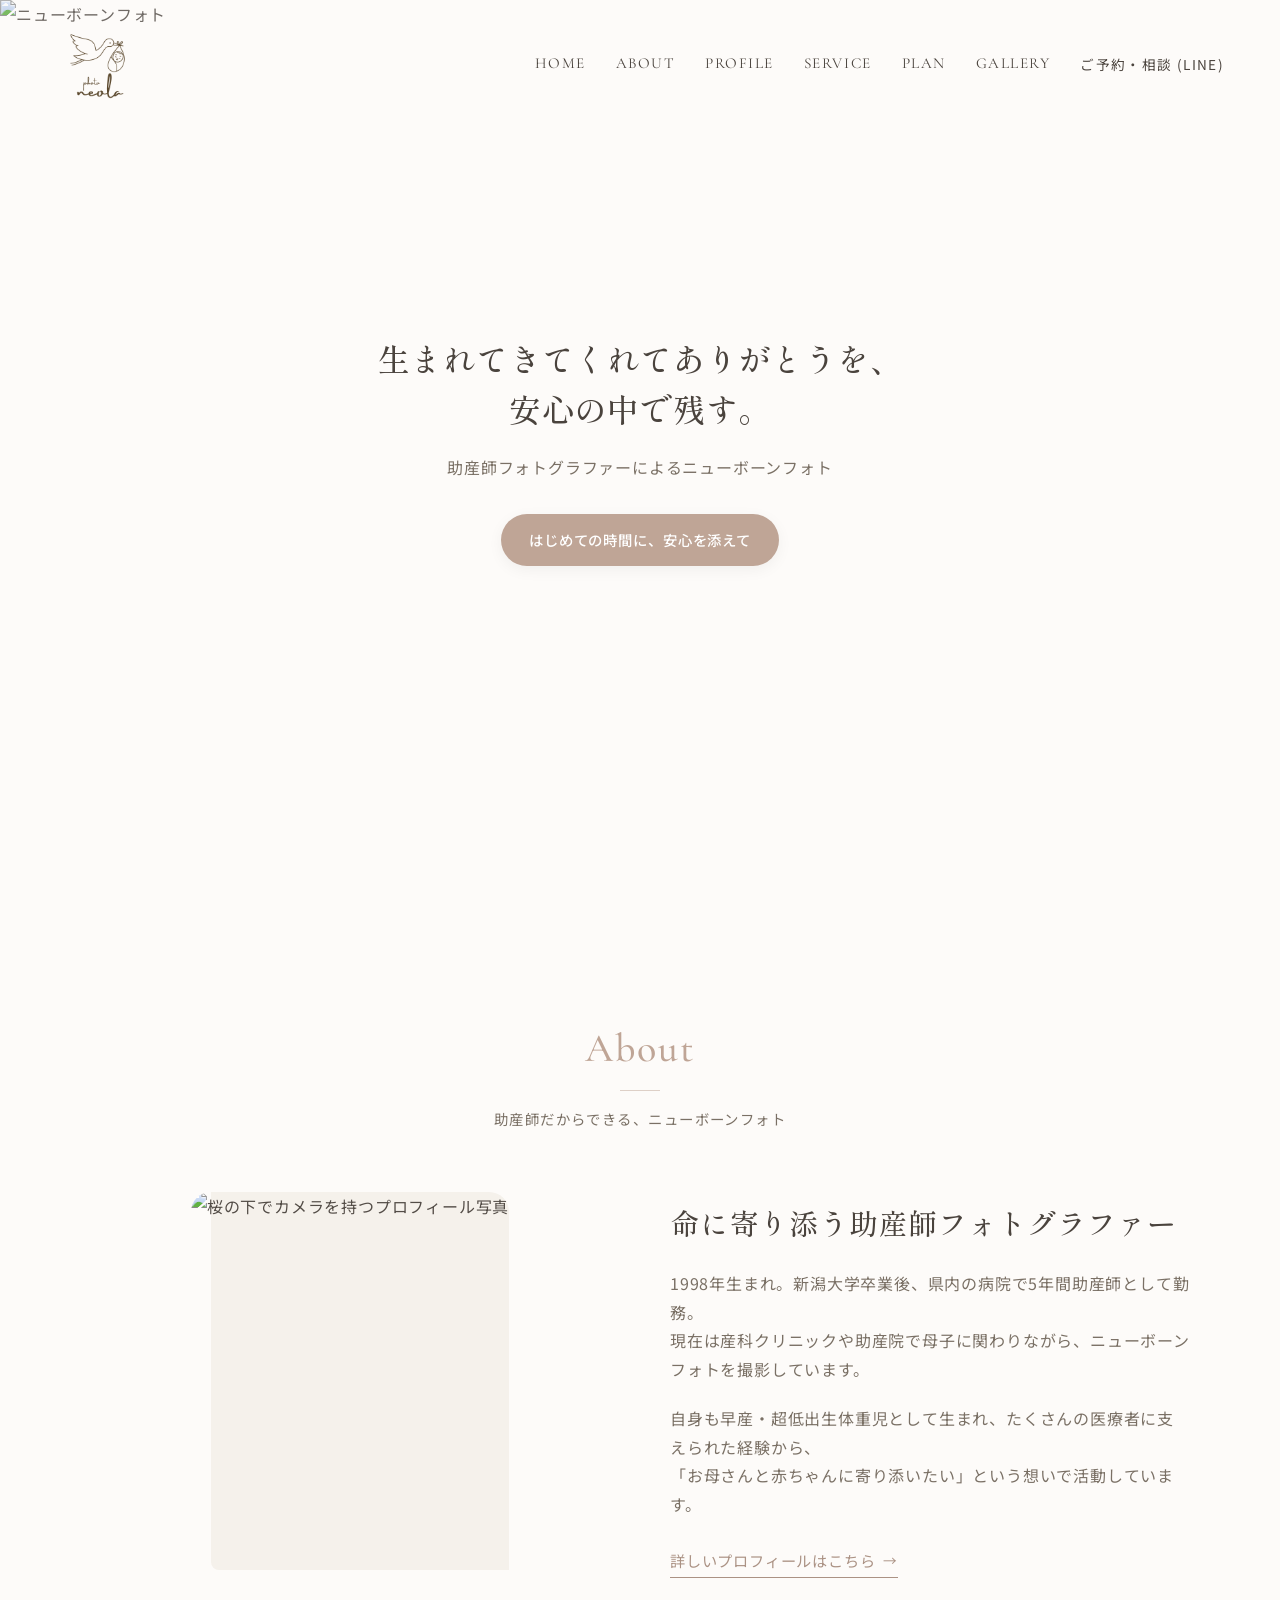
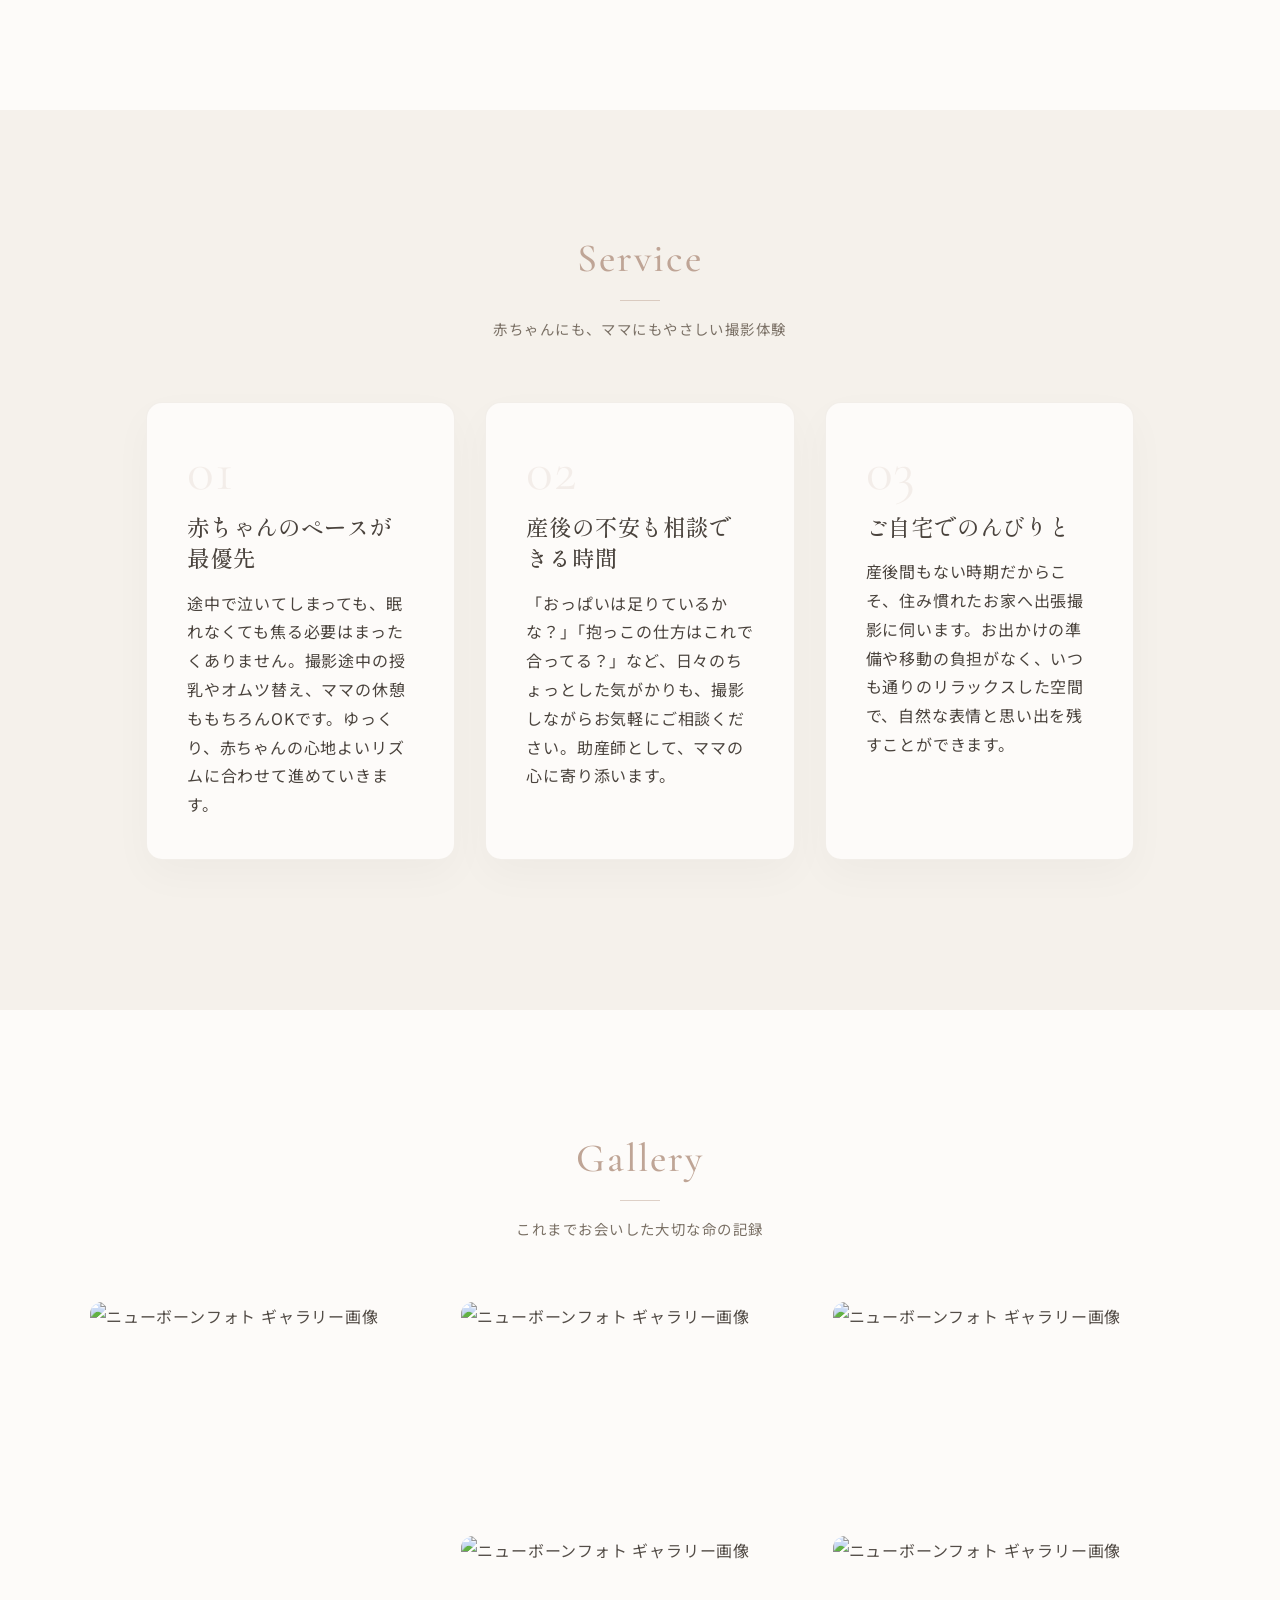
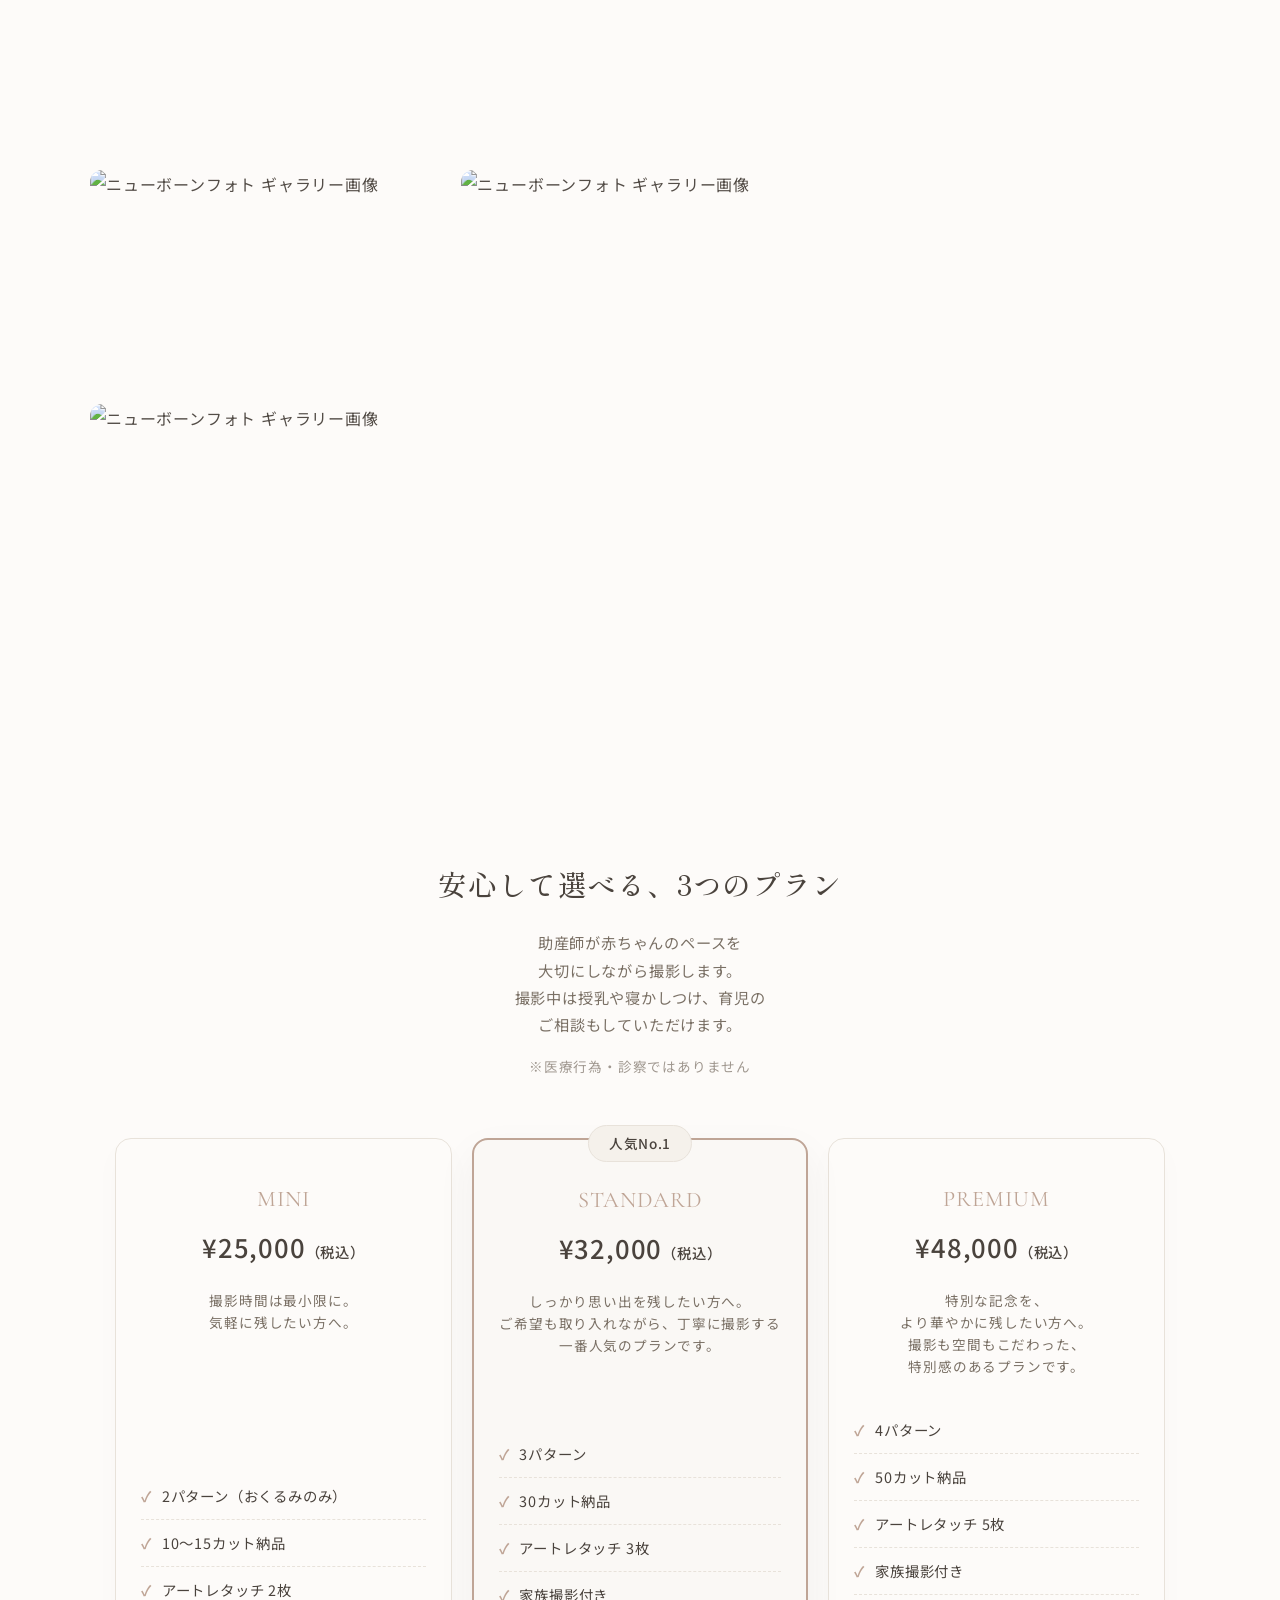
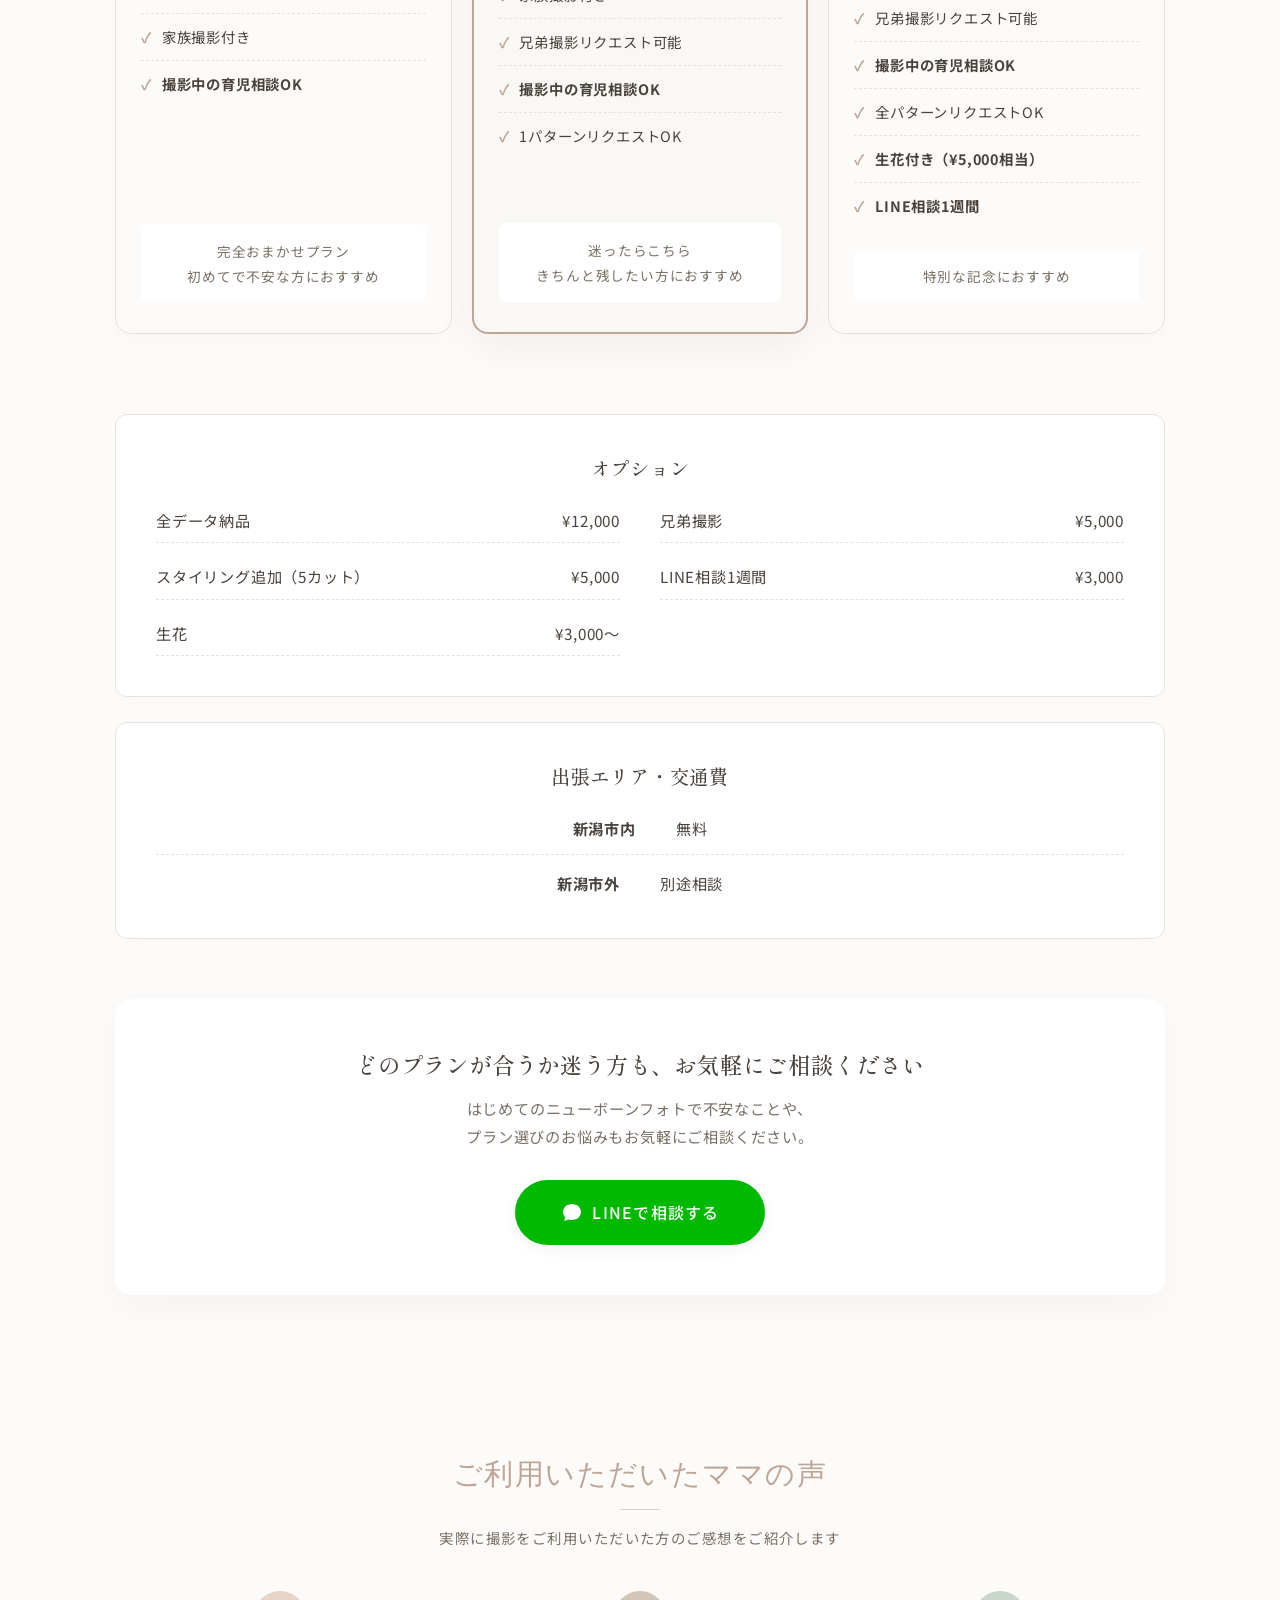
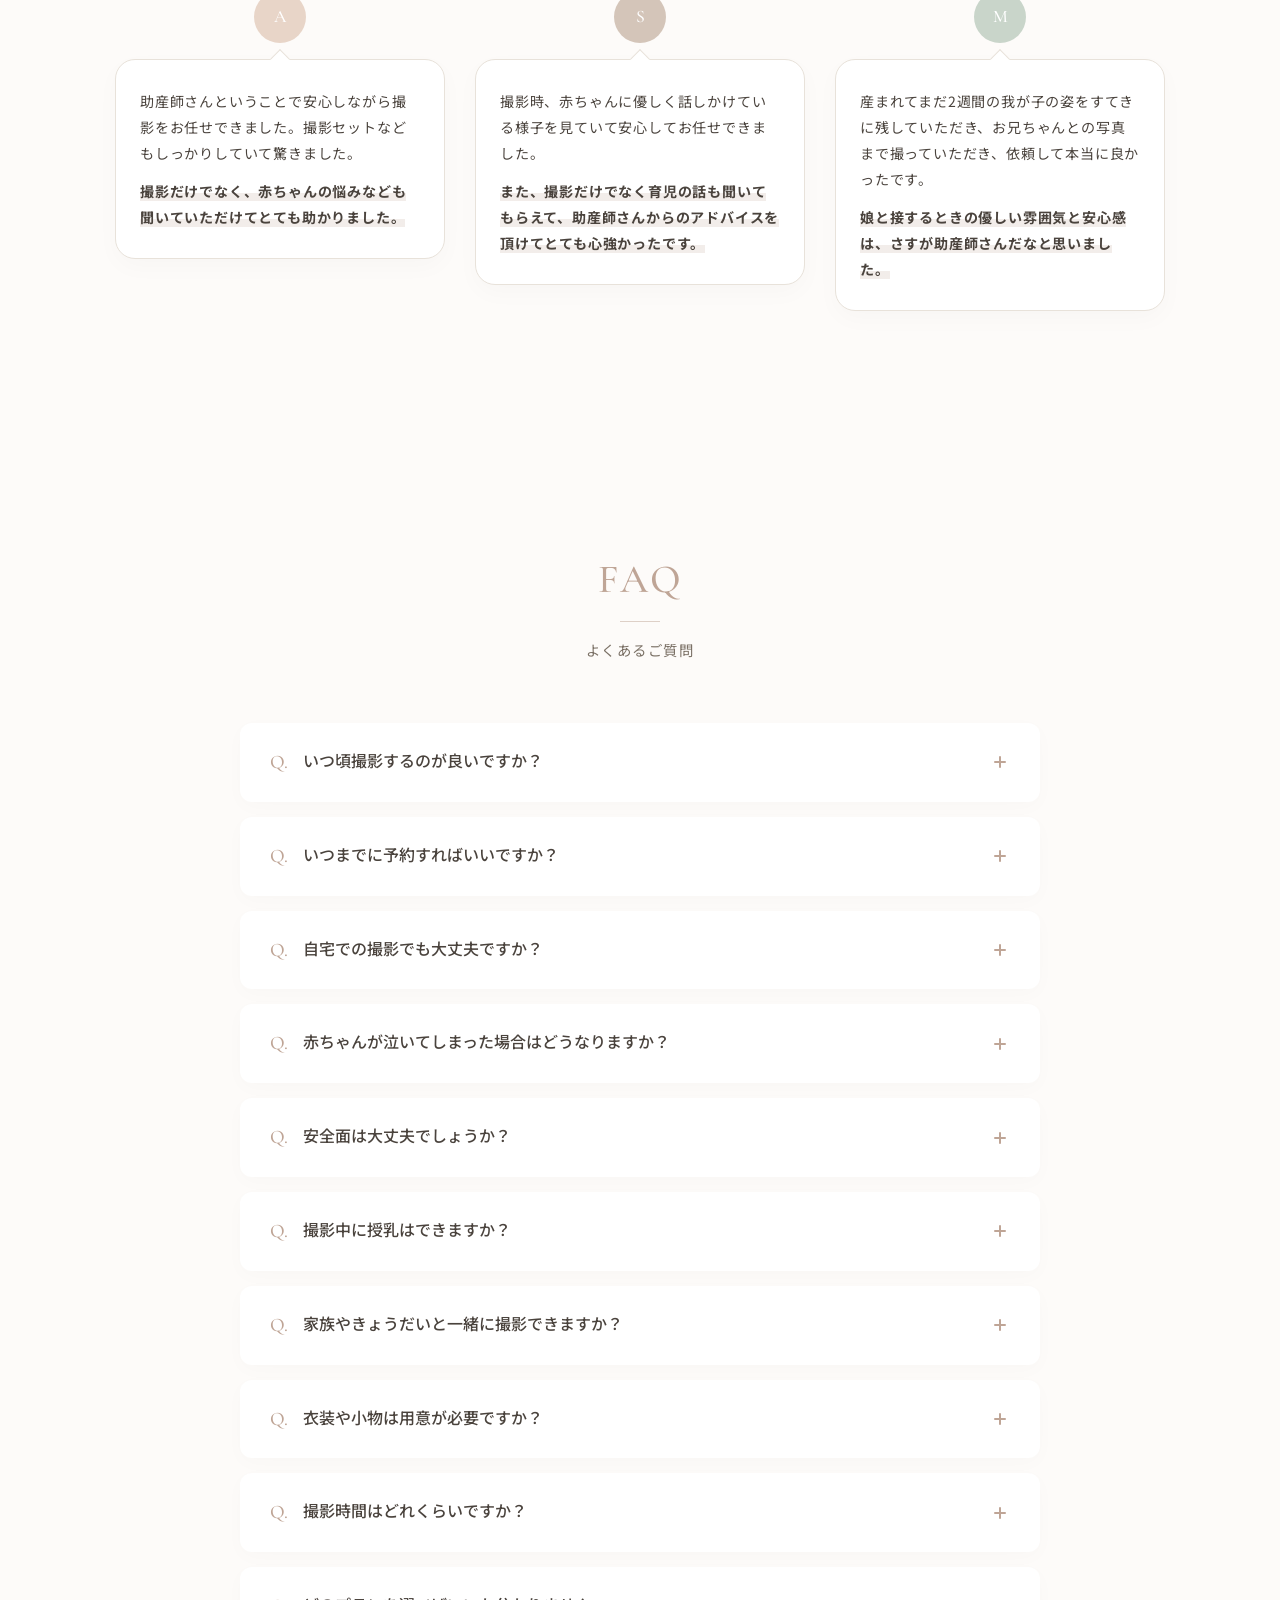
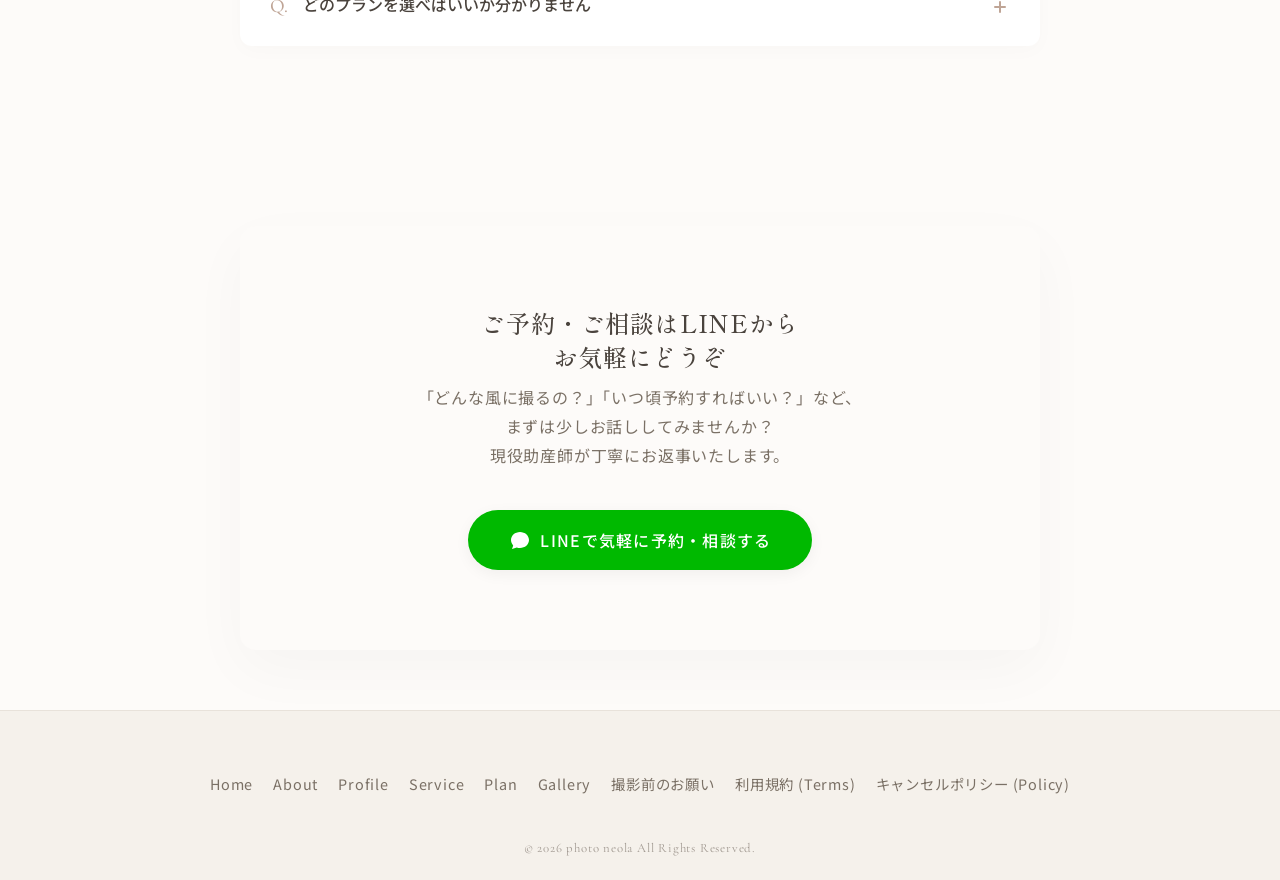
==== index.html @ a9ef5ff2 "Update index.html" ====
<!DOCTYPE html>
<html lang="ja">
<head>
    <meta charset="UTF-8">
    <meta name="viewport" content="width=device-width, initial-scale=1.0">
    <title>新潟市のニューボーンフォト | 助産師が撮影する出張撮影 | photo neola</title>
    <meta name="description" content="新潟市を中心に、助産師フォトグラファーがご自宅でニューボーンフォトを撮影するphoto neola。赤ちゃんのペースを大切にしながら、産後のママにも寄り添う安心の出張撮影です。">
    <meta name="robots" content="index, follow">
    <link rel="canonical" href="https://www.neola.life/">

    <meta property="og:title" content="新潟市のニューボーンフォト | 助産師が撮影する出張撮影 | photo neola">
    <meta property="og:description" content="新潟市を中心に、助産師フォトグラファーがご自宅でニューボーンフォトを撮影するphoto neola。赤ちゃんのペースを大切にしながら、産後のママにも寄り添う安心の出張撮影です。">
    <meta property="og:image" content="https://www.neola.life/assets/ogp.jpg?v=4">
    <meta property="og:image:width" content="1200">
    <meta property="og:image:height" content="900">
    <meta property="og:url" content="https://www.neola.life/">
    <meta property="og:type" content="website">
    <meta property="og:site_name" content="photo neola">
    <meta property="og:locale" content="ja_JP">
    <meta name="twitter:card" content="summary_large_image">
    <meta name="twitter:image" content="https://www.neola.life/assets/ogp.jpg?v=4">
    <link rel="preconnect" href="https://fonts.googleapis.com">
    <link rel="preconnect" href="https://fonts.gstatic.com" crossorigin>
    <script type="application/ld+json">
    {
      "@context": "https://schema.org",
      "@graph": [
        {
          "@type": "WebSite",
          "@id": "https://www.neola.life/#website",
          "url": "https://www.neola.life/",
          "name": "photo neola",
          "inLanguage": "ja",
          "description": "新潟市を中心に助産師が撮影するニューボーンフォトの出張撮影サービス"
        },
        {
          "@type": "ProfessionalService",
          "@id": "https://www.neola.life/#business",
          "name": "photo neola",
          "url": "https://www.neola.life/",
          "image": "https://www.neola.life/assets/photos/hero.JPG",
          "description": "新潟市を中心に、助産師フォトグラファーがご自宅でニューボーンフォトを撮影する出張撮影サービスです。",
          "areaServed": [
            {
              "@type": "City",
              "name": "新潟市"
            },
            {
              "@type": "AdministrativeArea",
              "name": "新潟県"
            }
          ],
          "serviceType": [
            "ニューボーンフォト",
            "出張撮影"
          ]
        },
        {
          "@type": "FAQPage",
          "@id": "https://www.neola.life/#faq",
          "mainEntity": [
            {
              "@type": "Question",
              "name": "いつ頃撮影するのが良いですか？",
              "acceptedAnswer": {
                "@type": "Answer",
                "text": "ニューボーンフォトは、生後5日から14日頃の撮影がおすすめです。ただし、赤ちゃんやお母さまの体調を最優先にしておりますので、時期についてはお気軽にご相談ください。"
              }
            },
            {
              "@type": "Question",
              "name": "いつまでに予約すればいいですか？",
              "acceptedAnswer": {
                "@type": "Answer",
                "text": "妊娠22週以降ご予約可能です。産後のご予約でも日程が合えば撮影可能ですので、まずは一度ご連絡ください。"
              }
            },
            {
              "@type": "Question",
              "name": "自宅での撮影でも大丈夫ですか？",
              "acceptedAnswer": {
                "@type": "Answer",
                "text": "はい、ご自宅での出張撮影となりますので、リラックスした環境で撮影が可能です。"
              }
            },
            {
              "@type": "Question",
              "name": "赤ちゃんが泣いてしまった場合はどうなりますか？",
              "acceptedAnswer": {
                "@type": "Answer",
                "text": "赤ちゃんのペースを最優先に、授乳やおむつ交換など声をかけさせていただきます。無理に撮影を進めることはありませんので、ご安心ください。"
              }
            },
            {
              "@type": "Question",
              "name": "安全面は大丈夫でしょうか？",
              "acceptedAnswer": {
                "@type": "Answer",
                "text": "助産師としての経験を活かし、赤ちゃんの体調や様子をしっかりと見ながら、安全に配慮して撮影を行っています。無理なポージングは行わず、赤ちゃんに負担のない範囲で進めていきますので、安心してお任せください。"
              }
            }
          ]
        }
      ]
    }
    </script>
    <link rel="stylesheet" href="css/style.css">
</head>
<body>

    <!-- Header -->
    <header class="header">
        <a href="/" class="logo" aria-label="photo neola トップページ">
            <img src="assets/logo-illustration-v3-transparent.png" alt="photo neola ロゴ">
        </a>
        
        <nav class="nav">
            <a href="/#home" class="nav-link">Home</a>
            <a href="/#about" class="nav-link">About</a>
            <a href="/profile/" class="nav-link">Profile</a>
            <a href="/#service" class="nav-link">Service</a>
            <a href="/#plan" class="nav-link">Plan</a>
            <a href="/#gallery" class="nav-link">Gallery</a>
            <a href="/contact/" class="nav-link jp">ご予約・相談 (LINE)</a>
        </nav>
        
        <div class="burger">
            <span></span>
            <span></span>
            <span></span>
        </div>
    </header>

    <main>
    <!-- Hero Section -->
    <section id="home" class="hero">
        <img src="assets/photos/hero.JPG" alt="ニューボーンフォト" class="hero-img">
        <div class="hero-overlay"></div>
        <div class="hero-content fade-in">
            <h1 class="hero-title"><span class="hero-title-line">生まれてきてくれてありがとうを、</span><br>安心の中で残す。</h1>
            <p class="hero-subtitle"><span class="hero-subtitle-line">助産師フォトグラファーによるニューボーンフォト</span></p>
            <a href="/contact/" class="btn btn-secondary">
                はじめての時間に、安心を添えて
            </a>
        </div>
    </section>

    <!-- About Section -->
    <section id="about" class="section container">
        <div class="section-header fade-in">
            <h2 class="section-title">About</h2>
            <p class="section-subtitle">助産師だからできる、ニューボーンフォト</p>
        </div>
        
        <div class="about-grid">
            <div class="about-img-wrapper about-profile-photo fade-in">
                <div class="about-img-decor"></div>
                <img src="profile-main.jpg" alt="桜の下でカメラを持つプロフィール写真" loading="lazy">
            </div>
            
            <div class="about-text fade-in">
                <h3>命に寄り添う助産師フォトグラファー</h3>
                <p>1998年生まれ。新潟大学卒業後、県内の病院で5年間助産師として勤務。<br>現在は産科クリニックや助産院で母子に関わりながら、ニューボーンフォトを撮影しています。</p>
                <p>自身も早産・超低出生体重児として生まれ、たくさんの医療者に支えられた経験から、<br>「お母さんと赤ちゃんに寄り添いたい」という想いで活動しています。</p>
                <a href="/profile/" class="about-profile-link">詳しいプロフィールはこちら</a>
            </div>
        </div>
    </section>

    <!-- Service Section -->
    <section id="service" class="section service-section">
        <div class="container">
            <div class="section-header fade-in">
                <h2 class="section-title">Service</h2>
                <p class="section-subtitle">赤ちゃんにも、ママにもやさしい撮影体験</p>
            </div>
            <p class="swipe-hint">左右にスワイプしてご覧いただけます</p>
            
            <div class="service-grid">
                <div class="service-card fade-in">
                    <div class="service-card-number">01</div>
                    <h3>赤ちゃんのペースが最優先</h3>
                    <p>途中で泣いてしまっても、眠れなくても焦る必要はまったくありません。撮影途中の授乳やオムツ替え、ママの休憩ももちろんOKです。ゆっくり、赤ちゃんの心地よいリズムに合わせて進めていきます。</p>
                </div>
                
                <div class="service-card fade-in">
                    <div style="transition-delay: 0.2s;">
                        <div class="service-card-number">02</div>
                        <h3>産後の不安も相談できる時間</h3>
                        <p>「おっぱいは足りているかな？」「抱っこの仕方はこれで合ってる？」など、日々のちょっとした気がかりも、撮影しながらお気軽にご相談ください。助産師として、ママの心に寄り添います。</p>
                    </div>
                </div>
                
                <div class="service-card fade-in">
                    <div style="transition-delay: 0.4s;">
                        <div class="service-card-number">03</div>
                        <h3>ご自宅でのんびりと</h3>
                        <p>産後間もない時期だからこそ、住み慣れたお家へ出張撮影に伺います。お出かけの準備や移動の負担がなく、いつも通りのリラックスした空間で、自然な表情と思い出を残すことができます。</p>
                    </div>
                </div>
            </div>
        </div>
    </section>

    <!-- Gallery Section -->
    <section id="gallery" class="section container">
        <div class="section-header fade-in">
            <h2 class="section-title">Gallery</h2>
            <p class="section-subtitle">これまでお会いした大切な命の記録</p>
        </div>
        
        <div class="gallery-grid fade-in">
            <div class="gallery-item gallery-tall">
                <img src="assets/photos/IMG_5101レタッチ.JPG" alt="ニューボーンフォト ギャラリー画像" loading="lazy">
            </div>
            <div class="gallery-item">
                <img src="assets/photos/IMG_3975アートレタッチ.JPG" alt="ニューボーンフォト ギャラリー画像" loading="lazy">
            </div>
            <div class="gallery-item">
                <img src="assets/photos/IMG_4085アートレタッチ.JPG" alt="ニューボーンフォト ギャラリー画像" loading="lazy">
            </div>
            <div class="gallery-item">
                <img src="assets/photos/IMG_4715アートレタッチ.JPG" alt="ニューボーンフォト ギャラリー画像" loading="lazy">
            </div>
            <div class="gallery-item gallery-tall">
                <img src="assets/photos/IMG_4771アートレタッチ 2.JPG" alt="ニューボーンフォト ギャラリー画像" loading="lazy">
            </div>
            <div class="gallery-item">
                <img src="assets/photos/IMG_4964レタッチ.JPG" alt="ニューボーンフォト ギャラリー画像" loading="lazy">
            </div>
            <div class="gallery-item">
                <img src="assets/photos/IMG_4538アートレタッチ.JPG" alt="ニューボーンフォト ギャラリー画像" loading="lazy">
            </div>
            <div class="gallery-item">
                <img src="assets/photos/IMG_4699アートレタッチ.JPG" alt="ニューボーンフォト ギャラリー画像" loading="lazy">
            </div>
        </div>
    </section>

    <!-- Plan Section -->
    <section id="plan" class="section container fade-in" style="max-width: 1050px;">
        <div class="plan-intro fade-in">
            <h2 class="plan-main-title">安心して選べる、3つのプラン</h2>
            <p>助産師が赤ちゃんのペースを<br>大切にしながら撮影します。<br>撮影中は授乳や寝かしつけ、育児の<br>ご相談もしていただけます。</p>
            <span class="plan-note">※医療行為・診察ではありません</span>
        </div>
        <p class="plan-swipe-hint">左右にスワイプして各プランをご覧いただけます</p>
        
        <div class="pricing-grid">
            <!-- MINI -->
            <div class="pricing-card mini fade-in">
                <div class="pricing-name">MINI</div>
                <div class="pricing-price">¥25,000<span style="font-size: 0.9rem;">（税込）</span></div>
                <div class="pricing-desc">撮影時間は最小限に。<br>気軽に残したい方へ。</div>
                <ul class="pricing-features">
                    <li>2パターン（おくるみのみ）</li>
                    <li>10〜15カット納品</li>
                    <li>アートレタッチ 2枚</li>
                    <li>家族撮影付き</li>
                    <li class="feature-highlight">撮影中の育児相談OK</li>
                </ul>
                <div class="pricing-target">
                    完全おまかせプラン<br>初めてで不安な方におすすめ
                </div>
            </div>

            <!-- STANDARD -->
            <div class="pricing-card standard fade-in" style="transition-delay: 0.2s;">
                <div class="pricing-badge">人気No.1</div>
                <div class="pricing-name">STANDARD</div>
                <div class="pricing-price">¥32,000<span style="font-size: 0.9rem;">（税込）</span></div>
                <div class="pricing-desc">しっかり思い出を残したい方へ。<br>ご希望も取り入れながら、丁寧に撮影する一番人気のプランです。</div>
                <ul class="pricing-features">
                    <li>3パターン</li>
                    <li>30カット納品</li>
                    <li>アートレタッチ 3枚</li>
                    <li>家族撮影付き</li>
                    <li>兄弟撮影リクエスト可能</li>
                    <li class="feature-highlight">撮影中の育児相談OK</li>
                    <li>1パターンリクエストOK</li>
                </ul>
                <div class="pricing-target">
                    迷ったらこちら<br>きちんと残したい方におすすめ
                </div>
            </div>

            <!-- PREMIUM -->
            <div class="pricing-card premium fade-in" style="transition-delay: 0.4s;">
                <div class="pricing-name">PREMIUM</div>
                <div class="pricing-price">¥48,000<span style="font-size: 0.9rem;">（税込）</span></div>
                <div class="pricing-desc"><span style="display:inline-block;">特別な記念を、</span><span style="display:inline-block;">より華やかに残したい方へ。</span><br><span style="display:inline-block;">撮影も空間もこだわった、</span><span style="display:inline-block;">特別感のあるプランです。</span></div>
                <ul class="pricing-features">
                    <li>4パターン</li>
                    <li>50カット納品</li>
                    <li>アートレタッチ 5枚</li>
                    <li>家族撮影付き</li>
                    <li>兄弟撮影リクエスト可能</li>
                    <li class="feature-highlight">撮影中の育児相談OK</li>
                    <li>全パターンリクエストOK</li>
                    <li class="feature-strong">生花付き（¥5,000相当）</li>
                    <li class="feature-strong">LINE相談1週間</li>
                </ul>
                <div class="pricing-target">
                    特別な記念におすすめ
                </div>
            </div>
        </div>
        
        <div class="options-section fade-in">
            <h3 class="options-title">オプション</h3>
            <div class="options-grid">
                <div class="option-item"><span>全データ納品</span><span>¥12,000</span></div>
                <div class="option-item"><span>兄弟撮影</span><span>¥5,000</span></div>
                <div class="option-item"><span>スタイリング追加（5カット）</span><span>¥5,000</span></div>
                <div class="option-item"><span>LINE相談1週間</span><span>¥3,000</span></div>
                <div class="option-item"><span>生花</span><span>¥3,000〜</span></div>
            </div>
        </div>

        <div class="transportation-section fade-in">
            <h3 class="options-title">出張エリア・交通費</h3>
            <div class="options-grid" style="grid-template-columns: 1fr; gap: 15px;">
                <div class="option-item" style="justify-content: center; gap: 40px; border-bottom: 1px dashed var(--color-border); padding-bottom: 12px;">
                    <span style="font-weight: bold;">新潟市内</span><span>無料</span>
                </div>
                <div class="option-item" style="justify-content: center; gap: 40px; border-bottom: none; padding-bottom: 0;">
                    <span style="font-weight: bold;">新潟市外</span><span>別途相談</span>
                </div>
            </div>
        </div>

        <div class="plan-cta-section fade-in">
            <h3 class="plan-cta-title">どのプランが合うか迷う方も、お気軽にご相談ください</h3>
            <p class="plan-cta-desc"><span class="plan-cta-line">はじめてのニューボーンフォトで不安なことや、</span><br><span class="plan-cta-line">プラン選びのお悩みもお気軽にご相談ください。</span></p>
            <div class="plan-cta-buttons">
                <a href="https://lin.ee/QKkBkBY" class="btn btn-line btn-large" target="_blank" rel="noopener noreferrer">
                    <svg class="btn-icon" viewBox="0 0 24 24" fill="currentColor" aria-hidden="true">
                        <path d="M21 12c0 4.4-4 8-9 8-1.1 0-2.2-.2-3.2-.6L4 21l1.2-3.6C4 15.9 3 14 3 12c0-4.4 4-8 9-8s9 3.6 9 8z"/>
                    </svg>
                    LINEで相談する
                </a>
            </div>
        </div>
    </section>

    <!-- Voices Section -->
    <section id="voices" class="section container fade-in" style="max-width: 1050px; padding-top: 40px;">
        <div class="section-header" style="margin-bottom: 40px;">
            <h2 class="section-title" style="font-size: 1.8rem;">ご利用いただいたママの声</h2>
            <p class="section-subtitle">実際に撮影をご利用いただいた方のご感想をご紹介します</p>
        </div>
        <p class="swipe-hint">左右にスワイプしてご覧いただけます</p>

        <div class="voice-grid">
            <div class="voice-card fade-in">
                <div class="voice-avatar">
                    <div class="avatar-initial" style="background-color: #E8D5C8;">A</div>
                </div>
                <div class="voice-bubble">
                    <p>助産師さんということで安心しながら撮影をお任せできました。撮影セットなどもしっかりしていて驚きました。</p>
                    <p><span class="voice-highlight">撮影だけでなく、赤ちゃんの悩みなども聞いていただけてとても助かりました。</span></p>
                </div>
            </div>

            <div class="voice-card fade-in" style="transition-delay: 0.2s;">
                <div class="voice-avatar">
                    <div class="avatar-initial" style="background-color: #D4C5B9;">S</div>
                </div>
                <div class="voice-bubble">
                    <p>撮影時、赤ちゃんに優しく話しかけている様子を見ていて安心してお任せできました。</p>
                    <p><span class="voice-highlight">また、撮影だけでなく育児の話も聞いてもらえて、助産師さんからのアドバイスを頂けてとても心強かったです。</span></p>
                </div>
            </div>

            <div class="voice-card fade-in" style="transition-delay: 0.4s;">
                <div class="voice-avatar">
                    <div class="avatar-initial" style="background-color: #C9D5CA;">M</div>
                </div>
                <div class="voice-bubble">
                    <p>産まれてまだ2週間の我が子の姿をすてきに残していただき、お兄ちゃんとの写真まで撮っていただき、依頼して本当に良かったです。</p>
                    <p><span class="voice-highlight">娘と接するときの優しい雰囲気と安心感は、さすが助産師さんだなと思いました。</span></p>
                </div>
            </div>
        </div>
    </section>
    <!-- FAQ Section -->
    <section id="faq" class="section container fade-in" style="max-width: 800px;">
        <div class="section-header">
            <h2 class="section-title">FAQ</h2>
            <p class="section-subtitle">よくあるご質問</p>
        </div>
        
        <div class="accordion">
            <div class="accordion-item">
                <button class="accordion-header">
                    <span><span class="accordion-q">Q.</span> いつ頃撮影するのが良いですか？</span>
                    <i class="accordion-icon"></i>
                </button>
                <div class="accordion-content">
                    <div class="accordion-inner">
                        <span class="accordion-a">A.</span>
                        <div class="accordion-text">ニューボーンフォトは、生後5日〜14日頃の撮影がおすすめです。<br>ただし、赤ちゃんやお母さまの体調を最優先にしておりますので、時期についてはお気軽にご相談ください。</div>
                    </div>
                </div>
            </div>

            <div class="accordion-item">
                <button class="accordion-header">
                    <span><span class="accordion-q">Q.</span> いつまでに予約すればいいですか？</span>
                    <i class="accordion-icon"></i>
                </button>
                <div class="accordion-content">
                    <div class="accordion-inner">
                        <span class="accordion-a">A.</span>
                        <div class="accordion-text">妊娠22週以降ご予約可能です。<br>産後のご予約でも日程が合えば撮影可能ですので、まずは一度ご連絡ください。</div>
                    </div>
                </div>
            </div>

            <div class="accordion-item">
                <button class="accordion-header">
                    <span><span class="accordion-q">Q.</span> 自宅での撮影でも大丈夫ですか？</span>
                    <i class="accordion-icon"></i>
                </button>
                <div class="accordion-content">
                    <div class="accordion-inner">
                        <span class="accordion-a">A.</span>
                        <div class="accordion-text">はい、ご自宅での出張撮影となりますので、リラックスした環境で撮影が可能です。</div>
                    </div>
                </div>
            </div>

            <div class="accordion-item">
                <button class="accordion-header">
                    <span><span class="accordion-q">Q.</span> 赤ちゃんが泣いてしまった場合はどうなりますか？</span>
                    <i class="accordion-icon"></i>
                </button>
                <div class="accordion-content">
                    <div class="accordion-inner">
                        <span class="accordion-a">A.</span>
                        <div class="accordion-text">赤ちゃんのペースを最優先に、授乳やおむつ交換など声をかけさせていただきます。<br>無理に撮影を進めることはありませんので、ご安心ください。</div>
                    </div>
                </div>
            </div>

            <div class="accordion-item">
                <button class="accordion-header">
                    <span><span class="accordion-q">Q.</span> 安全面は大丈夫でしょうか？</span>
                    <i class="accordion-icon"></i>
                </button>
                <div class="accordion-content">
                    <div class="accordion-inner">
                        <span class="accordion-a">A.</span>
                        <div class="accordion-text">助産師としての経験を活かし、赤ちゃんの体調や様子をしっかりと見ながら、安全に配慮して撮影を行っています。<br>無理なポージングは行わず、赤ちゃんに負担のない範囲で進めていきますので、安心してお任せください。</div>
                    </div>
                </div>
            </div>

            <div class="accordion-item">
                <button class="accordion-header">
                    <span><span class="accordion-q">Q.</span> 撮影中に授乳はできますか？</span>
                    <i class="accordion-icon"></i>
                </button>
                <div class="accordion-content">
                    <div class="accordion-inner">
                        <span class="accordion-a">A.</span>
                        <div class="accordion-text">もちろん可能です。赤ちゃんのタイミングに合わせて、授乳やおむつ替えの時間を取りながら撮影を進めていきます。</div>
                    </div>
                </div>
            </div>

            <div class="accordion-item">
                <button class="accordion-header">
                    <span><span class="accordion-q">Q.</span> 家族やきょうだいと一緒に撮影できますか？</span>
                    <i class="accordion-icon"></i>
                </button>
                <div class="accordion-content">
                    <div class="accordion-inner">
                        <span class="accordion-a">A.</span>
                        <div class="accordion-text">はい、ご家族やごきょうだいとの撮影も可能です。プランによってはオプションになります。<br>ご希望がありましたら事前にお知らせください。</div>
                    </div>
                </div>
            </div>

            <div class="accordion-item">
                <button class="accordion-header">
                    <span><span class="accordion-q">Q.</span> 衣装や小物は用意が必要ですか？</span>
                    <i class="accordion-icon"></i>
                </button>
                <div class="accordion-content">
                    <div class="accordion-inner">
                        <span class="accordion-a">A.</span>
                        <div class="accordion-text">基本的な衣装や小物はこちらでご用意しております。<br>お持ち込み希望のものがある場合は、事前にご相談ください。</div>
                    </div>
                </div>
            </div>

            <div class="accordion-item">
                <button class="accordion-header">
                    <span><span class="accordion-q">Q.</span> 撮影時間はどれくらいですか？</span>
                    <i class="accordion-icon"></i>
                </button>
                <div class="accordion-content">
                    <div class="accordion-inner">
                        <span class="accordion-a">A.</span>
                        <div class="accordion-text">赤ちゃんの様子に合わせて進めるため、2〜3時間程度を目安としております。<br>ゆとりをもってご予定いただけますと安心です。</div>
                    </div>
                </div>
            </div>

            <div class="accordion-item">
                <button class="accordion-header">
                    <span><span class="accordion-q">Q.</span> どのプランを選べばいいか分かりません</span>
                    <i class="accordion-icon"></i>
                </button>
                <div class="accordion-content">
                    <div class="accordion-inner">
                        <span class="accordion-a">A.</span>
                        <div class="accordion-text">ご希望やご不安に合わせて、最適な撮影内容をご提案いたします。<br>「どれを選べばいいか分からない」という方も、お気軽にご相談ください。</div>
                    </div>
                </div>
            </div>
        </div>
    </section>

    <!-- Global CTA -->
    <section class="container fade-in">
        <div class="cta-block">
            <h2 class="cta-title" style="font-size: 1.5rem; line-height: 1.4;"><span class="cta-title-line">ご予約・ご相談はLINEから</span><br><span class="cta-title-line">お気軽にどうぞ</span></h2>
            <p class="cta-desc">「どんな風に撮るの？」「いつ頃予約すればいい？」など、<br>まずは少しお話ししてみませんか？<br>現役助産師が丁寧にお返事いたします。</p>
            
            <a href="https://lin.ee/QKkBkBY" class="btn btn-line" target="_blank" rel="noopener noreferrer">
                <svg class="btn-icon" viewBox="0 0 24 24" fill="currentColor" aria-hidden="true">
                    <path d="M21 12c0 4.4-4 8-9 8-1.1 0-2.2-.2-3.2-.6L4 21l1.2-3.6C4 15.9 3 14 3 12c0-4.4 4-8 9-8s9 3.6 9 8z"/>
                </svg>
                LINEで気軽に予約・相談する
            </a>
        </div>
    </section>

    </main>

    <!-- Footer -->
    <footer class="footer">
        <div class="container">
            <nav class="footer-nav">
                <a href="/#home">Home</a>
                <a href="/#about">About</a>
                <a href="/profile/">Profile</a>
                <a href="/#service">Service</a>
                <a href="/#plan">Plan</a>
                <a href="/#gallery">Gallery</a>
                <a href="/preparation/">撮影前のお願い</a>
                <a href="/terms/">利用規約 (Terms)</a>
                <a href="/policy/">キャンセルポリシー (Policy)</a>
            </nav>
            <p class="copyright">&copy; 2026 photo neola All Rights Reserved.</p>
        </div>
    </footer>

    <script type="application/ld+json">
    {
      "@context": "https://schema.org",
      "@type": "FAQPage",
      "mainEntity": [
        {
          "@type": "Question",
          "name": "いつ頃撮影するのが良いですか？",
          "acceptedAnswer": {
            "@type": "Answer",
            "text": "ニューボーンフォトは、生後5日〜14日頃の撮影がおすすめです。ただし、赤ちゃんやお母さまの体調を最優先にしておりますので、時期についてはお気軽にご相談ください。"
          }
        },
        {
          "@type": "Question",
          "name": "いつまでに予約すればいいですか？",
          "acceptedAnswer": {
            "@type": "Answer",
            "text": "妊娠22週以降ご予約可能です。産後のご予約でも日程が合えば撮影可能ですので、まずは一度ご連絡ください。"
          }
        },
        {
          "@type": "Question",
          "name": "自宅での撮影でも大丈夫ですか？",
          "acceptedAnswer": {
            "@type": "Answer",
            "text": "はい、ご自宅での出張撮影となりますので、リラックスした環境で撮影が可能です。"
          }
        },
        {
          "@type": "Question",
          "name": "赤ちゃんが泣いてしまった場合はどうなりますか？",
          "acceptedAnswer": {
            "@type": "Answer",
            "text": "赤ちゃんのペースを最優先に、授乳やおむつ交換など声をかけさせていただきます。無理に撮影を進めることはありませんので、ご安心ください。"
          }
        },
        {
          "@type": "Question",
          "name": "安全面は大丈夫でしょうか？",
          "acceptedAnswer": {
            "@type": "Answer",
            "text": "助産師としての経験を活かし、赤ちゃんの体調や様子をしっかりと見ながら、安全に配慮して撮影を行っています。無理なポージングは行わず、赤ちゃんに負担のない範囲で進めていきます。"
          }
        },
        {
          "@type": "Question",
          "name": "撮影中に授乳はできますか？",
          "acceptedAnswer": {
            "@type": "Answer",
            "text": "もちろん可能です。赤ちゃんのタイミングに合わせて、授乳やおむつ替えの時間を取りながら撮影を進めていきます。"
          }
        },
        {
          "@type": "Question",
          "name": "家族やきょうだいと一緒に撮影できますか？",
          "acceptedAnswer": {
            "@type": "Answer",
            "text": "はい、ご家族やごきょうだいとの撮影も可能です。プランによってはオプションになります。ご希望がありましたら事前にお知らせください。"
          }
        },
        {
          "@type": "Question",
          "name": "衣装や小物は用意が必要ですか？",
          "acceptedAnswer": {
            "@type": "Answer",
            "text": "基本的な衣装や小物はこちらでご用意しております。お持ち込み希望のものがある場合は、事前にご相談ください。"
          }
        },
        {
          "@type": "Question",
          "name": "撮影時間はどれくらいですか？",
          "acceptedAnswer": {
            "@type": "Answer",
            "text": "赤ちゃんの様子に合わせて進めるため、2〜3時間程度を目安としております。ゆとりをもってご予定いただけますと安心です。"
          }
        },
        {
          "@type": "Question",
          "name": "どのプランを選べばいいか分かりません",
          "acceptedAnswer": {
            "@type": "Answer",
            "text": "ご希望やご不安に合わせて、最適な撮影内容をご提案いたします。「どれを選べばいいか分からない」という方も、お気軽にご相談ください。"
          }
        }
      ]
    }
    </script>
    <script src="js/main.js"></script>
</body>
</html>
---- css/style.css ----
@import url('https://fonts.googleapis.com/css2?family=Shippori+Mincho:wght@400;500;600&family=Noto+Sans+JP:wght@300;400;500&family=Cormorant+Garamond:wght@400;500&display=swap');

:root {
  --color-bg: #FDFBF9;      /* Warm, very light beige */
  --color-surface: #F5F1EB; /* Slightly darker beige */
  --color-text: #4a433d;    /* Soft deep brown */
  --color-text-light: #7a7065; 
  --color-accent: #BFA596;  /* Soft taupe/rose gold */
  --color-accent-hover: #AB9284;
  --color-line: #00B900;    /* LINE Green */
  --color-line-hover: #00A000;
  --color-border: #E8E2DA;

  --font-heading: 'Shippori Mincho', serif;
  --font-body: 'Noto Sans JP', sans-serif;
  --font-eng: 'Cormorant Garamond', serif;

  --spacing-section: 120px;
  --spacing-section-sp: 80px;
  --container-gutter: clamp(20px, 5vw, 56px);
}

*, *::before, *::after {
  box-sizing: border-box;
  margin: 0;
  padding: 0;
}

html {
  font-size: 16px;
  scroll-behavior: smooth;
}

body {
  font-family: var(--font-body);
  background-color: var(--color-bg);
  color: var(--color-text);
  line-height: 1.8;
  letter-spacing: 0.05em;
  overflow-x: hidden;
  -webkit-font-smoothing: antialiased;
  -moz-osx-font-smoothing: grayscale;
}

h1, h2, h3, h4, h5, h6 {
  font-family: var(--font-heading);
  font-weight: 500;
  line-height: 1.4;
  color: var(--color-text);
}

a {
  color: inherit;
  text-decoration: none;
  transition: all 0.3s ease;
}

img {
  max-width: 100%;
  height: auto;
  display: block;
}

/* Layout Utilities */
.container {
  max-width: 1100px;
  margin: 0 auto;
  padding: 0 var(--container-gutter);
}

.section {
  padding: var(--spacing-section) 0;
}

.text-center { text-align: center; }

/* Micro-animations */
.fade-in {
  opacity: 0;
  transform: translateY(20px);
  transition: opacity 1s cubic-bezier(0.2, 0.8, 0.2, 1), transform 1s cubic-bezier(0.2, 0.8, 0.2, 1);
}

.fade-in.visible {
  opacity: 1;
  transform: translateY(0);
}

/* Buttons */
.btn {
  display: inline-flex;
  align-items: center;
  justify-content: center;
  padding: 16px 40px;
  border-radius: 9999px;
  font-size: 1rem;
  font-weight: 500;
  text-align: center;
  cursor: pointer;
  letter-spacing: 0.08em;
  box-shadow: 0 4px 15px rgba(0, 0, 0, 0.05);
  transition: all 0.4s ease;
}

.btn:hover {
  transform: translateY(-2px);
  box-shadow: 0 8px 25px rgba(0, 0, 0, 0.08); /* slight float effect */
}

.btn-line {
  background-color: var(--color-line);
  color: #fff;
}
.btn-line:hover {
  background-color: var(--color-line-hover);
}

.btn-icon {
  margin-right: 8px;
  width: 24px;
}

.btn-secondary {
  background-color: var(--color-accent);
  color: #fff;
}
.btn-secondary:hover {
  background-color: var(--color-accent-hover);
}

/* Header */
.header {
  position: fixed;
  top: 0;
  left: 0;
  width: 100%;
  padding: 20px var(--container-gutter);
  display: flex;
  justify-content: space-between;
  align-items: center;
  z-index: 1000;
  transition: all 0.4s ease;
  background-color: transparent;
}

.header.scrolled {
  background-color: rgba(253, 251, 249, 0.95);
  backdrop-filter: blur(10px);
  padding: 15px var(--container-gutter);
  box-shadow: 0 2px 20px rgba(0, 0, 0, 0.03);
}

.logo {
  display: inline-flex;
  align-items: center;
}

.logo img {
  display: block;
  height: 88px;
  width: auto;
}

.nav {
  display: flex;
  gap: 30px;
  align-items: center;
}

.nav-link {
  font-family: var(--font-eng);
  font-size: 0.95rem;
  letter-spacing: 0.1em;
  text-transform: uppercase;
  color: var(--color-text);
  position: relative;
}

.nav-link.jp {
  font-family: var(--font-body);
  font-size: 0.85rem;
  font-weight: 400;
}

.nav-link::after {
  content: '';
  position: absolute;
  bottom: -4px;
  left: 0;
  width: 0%;
  height: 1px;
  background-color: var(--color-accent);
  transition: width 0.3s ease;
}

.nav-link:hover::after {
  width: 100%;
}

.burger {
  display: none;
  cursor: pointer;
  flex-direction: column;
  gap: 5px;
  z-index: 1001;
}

.burger span {
  width: 25px;
  height: 2px;
  background-color: var(--color-text);
  transition: all 0.3s ease;
}

/* Mobile Menu */
@media (max-width: 768px) {
  .logo img {
    height: 68px;
  }

  .nav {
    position: fixed;
    top: 0;
    right: -100%;
    width: 80%;
    max-width: 300px;
    height: 100vh;
    background-color: var(--color-surface);
    flex-direction: column;
    justify-content: center;
    align-items: center;
    gap: 40px;
    transition: right 0.5s cubic-bezier(0.77, 0.2, 0.05, 1);
    box-shadow: -5px 0 30px rgba(0,0,0,0.05);
  }
  
  .nav.active {
    right: 0;
  }
  
  .burger {
    display: flex;
  }
  
  .burger.active span:nth-child(1) {
    transform: translateY(7px) rotate(45deg);
  }
  .burger.active span:nth-child(2) {
    opacity: 0;
  }
  .burger.active span:nth-child(3) {
    transform: translateY(-7px) rotate(-45deg);
  }
}

/* Hero Section */
.hero {
  height: 100vh;
  min-height: 600px;
  position: relative;
  display: flex;
  align-items: center;
  justify-content: center;
  overflow: hidden;
}

.hero-img {
  position: absolute;
  top: 0;
  left: 0;
  width: 100%;
  height: 100%;
  object-fit: cover;
  object-position: center;
  z-index: -2;
  filter: contrast(0.85) brightness(1.05); /* Soft, low contrast look */
  animation: scaleDown 20s ease-out infinite alternate;
}

@keyframes scaleDown {
  0% { transform: scale(1.05); }
  100% { transform: scale(1); }
}

.hero-overlay {
  position: absolute;
  top: 0;
  left: 0;
  width: 100%;
  height: 100%;
  background: linear-gradient(
    to bottom,
    rgba(253, 251, 249, 0.15) 0%,
    rgba(253, 251, 249, 0.25) 40%,
    rgba(253, 251, 249, 0.65) 100%
  );
  z-index: -1;
}

.hero-content {
  text-align: center;
  padding: 0 var(--container-gutter);
  max-width: 840px;
}

.hero-title {
  font-size: 2rem;
  line-height: 1.55;
  margin-bottom: 20px;
  color: var(--color-text);
  text-shadow: 0 2px 10px rgba(255,255,255,0.8);
}

.hero-title-line,
.hero-subtitle-line {
  display: inline-block;
  white-space: nowrap;
}

.hero-subtitle {
  font-size: 1rem;
  margin-bottom: 32px;
  color: var(--color-text-light);
  font-family: var(--font-body);
}

.hero .btn {
  padding: 13px 28px;
  font-size: 0.9rem;
  letter-spacing: 0.06em;
}

/* Section Titles */
.section-header {
  text-align: center;
  margin-bottom: 60px;
}

.section-title {
  font-family: var(--font-eng);
  font-size: 2.5rem;
  color: var(--color-accent);
  margin-bottom: 15px;
  letter-spacing: 0.05em;
  position: relative;
  display: inline-block;
}

.section-header .section-title::after {
  content: '';
  display: block;
  width: 40px;
  height: 1px;
  background-color: var(--color-accent);
  margin: 14px auto 0;
  opacity: 0.5;
}

.section-subtitle {
  font-size: 0.9rem;
  color: var(--color-text-light);
  letter-spacing: 0.1em;
}

/* About Section */
.about-grid {
  display: grid;
  grid-template-columns: 1fr 1fr;
  gap: 60px;
  align-items: center;
}

.about-img-wrapper {
  position: relative;
  border-radius: 20px 20px 0 20px;
  overflow: hidden;
}

.about-img-wrapper img {
  width: 100%;
  height: auto;
  border-radius: 8px;
  filter: contrast(0.9) brightness(1.05);
}

.about-profile-photo {
  max-width: 420px;
  margin-left: auto;
  margin-right: auto;
}

.about-profile-photo img {
  aspect-ratio: 4 / 5;
  object-fit: cover;
  object-position: center 30%;
}

.about-img-decor {
  content: '';
  position: absolute;
  top: -20px;
  right: -20px;
  width: 100%;
  height: 100%;
  background-color: var(--color-surface);
  z-index: -1;
  border-radius: 8px;
}

.about-text h3 {
  font-size: 1.8rem;
  margin-bottom: 25px;
}

.about-text p {
  margin-bottom: 20px;
  color: var(--color-text-light);
}

.about-profile-link {
  display: inline-flex;
  align-items: center;
  gap: 8px;
  margin-top: 8px;
  font-size: 0.95rem;
  color: var(--color-accent-hover);
  border-bottom: 1px solid currentColor;
  padding-bottom: 3px;
}

.about-profile-link::after {
  content: '→';
  font-size: 0.9em;
}

.about-highlight {
  background-color: var(--color-surface);
  padding: 35px;
  border-radius: 16px;
  margin-top: 40px;
  position: relative;
}

.about-highlight h4 {
  font-size: 1.15rem;
  margin-bottom: 15px;
  color: var(--color-text);
  font-family: var(--font-heading);
  text-align: center;
  border-bottom: 1px solid var(--color-border);
  padding-bottom: 15px;
}

/* Service Section */
.service-section {
  background-color: var(--color-surface);
}

.service-card {
  background: var(--color-bg);
  padding: 40px;
  border-radius: 16px;
  margin-bottom: 30px;
  box-shadow: 0 15px 40px rgba(0,0,0,0.03);
  transition: transform 0.4s ease, box-shadow 0.4s ease;
  border: 1px solid rgba(232, 226, 218, 0.5);
  position: relative;
  overflow: hidden;
}

.service-card::before {
  content: '';
  position: absolute;
  top: 0;
  left: 0;
  width: 4px;
  height: 100%;
  background: linear-gradient(to bottom, var(--color-accent), transparent);
  opacity: 0;
  transition: opacity 0.4s ease;
}

.service-card:hover {
  transform: translateY(-5px);
  box-shadow: 0 20px 50px rgba(0,0,0,0.06);
}

.service-card:hover::before {
  opacity: 1;
}

.service-card-number {
  font-family: var(--font-eng);
  font-size: 3.5rem;
  color: var(--color-accent);
  opacity: 0.15;
  line-height: 1;
  margin-bottom: 12px;
  font-weight: 400;
}

.service-card h3 {
  font-size: 1.4rem;
  margin-bottom: 15px;
}

.service-grid {
  display: grid;
  grid-template-columns: repeat(auto-fit, minmax(300px, 1fr));
  gap: 30px;
}

/* Plan Section Update */
.plan-intro {
  text-align: center;
  margin-bottom: 60px;
}
.plan-main-title {
  font-size: 1.8rem;
  margin-bottom: 25px;
  color: var(--color-text);
  font-family: var(--font-heading);
  white-space: nowrap;
}
.plan-intro p {
  color: var(--color-text-light);
  line-height: 1.8;
  font-size: 0.95rem;
}
.plan-note {
  font-size: 0.85rem;
  color: #a09890;
  margin-top: 15px;
  display: block;
}
.plan-swipe-hint,
.swipe-hint {
  display: none;
}
.pricing-grid {
  display: grid;
  grid-template-columns: repeat(3, 1fr);
  gap: 20px;
  margin-bottom: 80px;
  align-items: stretch;
}
.pricing-card {
  background-color: #fff;
  border-radius: 16px;
  padding: 40px 25px 30px;
  box-shadow: 0 10px 30px rgba(0,0,0,0.02);
  display: flex;
  flex-direction: column;
  position: relative;
  border: 1px solid var(--color-border);
  height: 100%;
}
.pricing-card.standard {
  background-color: #faf8f5; /* very subtle beige */
  border: 2px solid var(--color-accent);
  box-shadow: 0 15px 40px rgba(0,0,0,0.05);
  z-index: 2;
}
.pricing-card.mini {
  background-color: #fdfbf9;
}
.pricing-card.premium {
  padding: 40px 25px 30px;
  background-color: #fdfbf9;
}
.pricing-desc-strong {
  display: block;
  font-weight: bold;
  font-size: 1rem;
  color: var(--color-text);
  margin-bottom: 5px;
}
.pricing-badge {
  position: absolute;
  top: -15px;
  left: 50%;
  transform: translateX(-50%);
  background-color: var(--color-surface);
  color: var(--color-text);
  border: 1px solid var(--color-border);
  padding: 5px 20px;
  border-radius: 20px;
  font-size: 0.85rem;
  font-weight: 500;
  letter-spacing: 0.05em;
  white-space: nowrap;
}
.pricing-name {
  font-family: var(--font-eng);
  font-size: 1.4rem;
  color: var(--color-accent);
  text-align: center;
  margin-bottom: 5px;
  letter-spacing: 0.05em;
}
.pricing-price {
  text-align: center;
  font-size: 1.6rem;
  font-weight: 500;
  margin-bottom: 20px;
  color: var(--color-text);
}
.pricing-desc {
  font-size: 0.85rem;
  color: var(--color-text-light);
  text-align: center;
  margin-bottom: 30px;
  line-height: 1.6;
  min-height: 55px;
}
.pricing-features {
  list-style: none;
  margin-top: auto;
  margin-bottom: 20px;
}
.pricing-features li {
  font-size: 0.9rem;
  padding: 10px 0;
  border-bottom: 1px dashed var(--color-border);
  display: flex;
  align-items: flex-start;
  color: var(--color-text);
}
.pricing-features li::before {
  content: '✓';
  color: var(--color-accent);
  margin-right: 10px;
  font-weight: bold;
}
.pricing-features li:last-child {
  border-bottom: none;
}
.feature-strong {
  font-weight: bold;
}
.feature-highlight {
  font-weight: bold;
  color: var(--color-text);
}
.pricing-target {
  background-color: var(--color-surface);
  padding: 15px 10px;
  border-radius: 8px;
  text-align: center;
  margin-top: auto;
  font-size: 0.85rem;
  color: var(--color-text-light);
}
/* Revert specific overrides */
.pricing-card.mini .pricing-target,
.pricing-card.standard .pricing-target,
.pricing-card.premium .pricing-target {
  background-color: #fff;
}
.options-section,
.transportation-section {
  background-color: #fff;
  border: 1px solid var(--color-border);
  padding: 40px;
  border-radius: 12px;
  margin-bottom: 60px;
  box-shadow: 0 5px 20px rgba(0,0,0,0.01);
}
.options-section {
  margin-bottom: 25px; /* Reduced gap between option and transportation */
}
.options-title {
  text-align: center;
  font-size: 1.2rem;
  margin-bottom: 25px;
  color: var(--color-text);
  font-family: var(--font-heading);
}
.options-grid {
  display: grid;
  grid-template-columns: 1fr 1fr;
  gap: 20px 40px;
}
.option-item {
  display: flex;
  justify-content: space-between;
  border-bottom: 1px dashed var(--color-border);
  padding-bottom: 8px;
  font-size: 0.95rem;
  color: var(--color-text);
}
.option-note {
  grid-column: 1 / -1;
  text-align: center;
  font-size: 0.85rem;
  color: var(--color-text-light);
  margin-top: 15px;
}
.plan-cta-section {
  text-align: center;
  margin-top: 60px;
  background-color: #fff;
  padding: 50px 30px;
  border-radius: 16px;
  box-shadow: 0 15px 40px rgba(0,0,0,0.03);
}
.plan-cta-title {
  font-size: 1.4rem;
  margin-bottom: 15px;
  color: var(--color-text);
  font-family: var(--font-heading);
}
.plan-cta-desc {
  font-size: 0.95rem;
  margin-bottom: 30px;
  color: var(--color-text-light);
  line-height: 1.8;
}

.plan-cta-line {
  display: inline-block;
  white-space: nowrap;
}
.plan-cta-buttons {
  display: flex;
  gap: 20px;
  justify-content: center;
  flex-wrap: wrap;
}
.btn-large {
  padding: 18px 40px;
  min-height: 56px; /* Touch target */
  min-width: 250px;
}

/* Voices Section */
.voice-grid {
  display: grid;
  grid-template-columns: repeat(3, 1fr);
  gap: 30px;
}
.voice-card {
  display: flex;
  flex-direction: column;
  align-items: center;
}
.voice-avatar {
  width: 52px;
  height: 52px;
  margin-bottom: 16px;
  flex-shrink: 0;
}
.avatar-initial {
  width: 100%;
  height: 100%;
  border-radius: 50%;
  display: flex;
  align-items: center;
  justify-content: center;
  font-family: var(--font-eng);
  font-size: 1.1rem;
  font-weight: 500;
  color: #fff;
  letter-spacing: 0;
}
.avatar-svg,
.avatar-img {
  width: 100%;
  height: 100%;
  object-fit: cover;
  border-radius: 50%;
  background-color: var(--color-surface);
}
.voice-bubble {
  background-color: #fff;
  border: 1px solid var(--color-border);
  border-radius: 20px;
  padding: 28px 24px;
  position: relative;
  font-size: 0.88rem;
  color: var(--color-text);
  line-height: 1.85;
  width: 100%;
  box-shadow: 0 8px 24px rgba(0,0,0,0.025);
}
.voice-highlight {
  font-weight: bold;
  background: linear-gradient(transparent 60%, rgba(191, 165, 150, 0.2) 60%);
}
.voice-bubble::before {
  content: '';
  position: absolute;
  top: -8px;
  left: 50%;
  transform: translateX(-50%) rotate(45deg);
  width: 14px;
  height: 14px;
  background: #fff;
  border-top: 1px solid var(--color-border);
  border-left: 1px solid var(--color-border);
}
.voice-bubble p {
  margin-bottom: 12px;
}
.voice-bubble p:last-child {
  margin-bottom: 0;
}
@media (max-width: 900px) {
  .pricing-grid {
    grid-template-columns: 1fr;
    gap: 40px;
  }
  .pricing-card.standard {
    margin: 0;
  }
  .voice-grid {
    grid-template-columns: 1fr;
    gap: 40px;
  }
  .voice-card {
    align-items: center;
  }
  .voice-bubble {
    width: fit-content;
    max-width: 100%;
    margin: 0 auto;
    text-align: center;
  }
}


/* Gallery */
.gallery-grid {
  display: grid;
  grid-template-columns: repeat(3, 1fr);
  grid-auto-rows: 220px;
  gap: 14px;
}

.gallery-item {
  border-radius: 12px;
  overflow: hidden;
  position: relative;
}

.gallery-item.gallery-tall {
  grid-row: span 2;
}

.gallery-item img {
  width: 100%;
  height: 100%;
  object-fit: cover;
  transition: transform 0.8s ease, filter 0.4s ease;
  filter: contrast(0.9) brightness(1.05);
}

.gallery-item:hover img {
  transform: scale(1.05);
  filter: contrast(0.95) brightness(1.02);
}

/* CTA Footer Block */
.cta-block {
  text-align: center;
  background-color: var(--color-bg);
  padding: 80px 20px;
  border-radius: 16px;
  margin: 60px auto;
  max-width: 800px;
  box-shadow: 0 20px 60px rgba(0,0,0,0.03);
}

.cta-title {
  font-size: 1.8rem;
  margin-bottom: 10px;
}

.cta-title-line {
  display: inline-block;
  white-space: nowrap;
}

.cta-desc {
  margin-bottom: 40px;
  color: var(--color-text-light);
}

/* Footer */
.footer {
  background-color: var(--color-surface);
  padding: 60px 0 20px;
  text-align: center;
  border-top: 1px solid var(--color-border);
}

.footer-nav {
  display: flex;
  justify-content: center;
  gap: 20px;
  margin-bottom: 40px;
  flex-wrap: wrap;
}

.footer-nav a {
  font-size: 0.9rem;
  color: var(--color-text-light);
}

.footer-nav a:hover {
  color: var(--color-text);
}

.copyright {
  font-family: var(--font-eng);
  font-size: 0.8rem;
  color: #a09890;
}

/* Responsive */
@media (max-width: 768px) {
  :root {
    --container-gutter: 30px;
  }

  .hero {
    height: 82vh;
    min-height: 520px;
  }

  .hero-img {
    object-position: center 40%;
  }

  .section {
    padding: var(--spacing-section-sp) 0;
  }
  
  .hero-title {
    font-size: 1.3rem;
    line-height: 1.5;
    letter-spacing: 0.02em;
  }

  .hero-subtitle {
    font-size: 0.76rem;
    padding: 0 6px;
    margin-bottom: 24px;
    letter-spacing: 0.02em;
  }

  .hero .btn {
    padding: 11px 22px;
    font-size: 0.82rem;
  }
  
  .about-grid {
    grid-template-columns: 1fr;
    gap: 36px;
  }

  .about-img-wrapper,
  .about-text,
  .plan-intro,
  .pricing-grid,
  .options-section,
  .transportation-section,
  .plan-cta-section,
  #faq {
    margin-left: 12px;
    margin-right: 12px;
  }

  .about-img-wrapper {
    width: min(100%, 280px);
    margin-left: auto;
    margin-right: auto;
  }

  .about-text {
    padding-left: 6px;
    padding-right: 6px;
  }

  .about-text h3 {
    font-size: 1.56rem;
    margin-bottom: 20px;
    white-space: nowrap;
  }

  .about-text p {
    font-size: 0.95rem;
    line-height: 1.9;
  }

  .service-grid {
    display: grid;
    grid-auto-flow: column;
    grid-auto-columns: minmax(268px, 78vw);
    gap: 18px;
    overflow-x: auto;
    overscroll-behavior-x: contain;
    scroll-snap-type: x proximity;
    -webkit-overflow-scrolling: touch;
    padding: 4px 0 8px;
  }

  .service-grid::-webkit-scrollbar {
    display: none;
  }

  .service-card {
    margin-bottom: 0;
    min-height: 100%;
    scroll-snap-align: start;
  }

  .service-card h3 {
    font-size: 1.2rem;
  }

  .service-card p {
    font-size: 0.9rem;
    line-height: 1.8;
  }

  .gallery-grid {
    grid-template-columns: repeat(2, 1fr);
    grid-auto-rows: 160px;
    gap: 10px;
    margin-left: 12px;
    margin-right: 12px;
  }

  .gallery-item {
    border-radius: 8px;
  }

  .gallery-item.gallery-tall {
    grid-row: span 2;
  }

  .plan-main-title {
    font-size: 1.5rem;
  }

  .plan-intro p {
    font-size: 0.88rem;
    line-height: 1.75;
  }

  .pricing-grid {
    grid-template-columns: none;
    grid-auto-flow: column;
    grid-auto-columns: minmax(268px, 78vw);
    gap: 18px;
    overflow-x: auto;
    overscroll-behavior-x: contain;
    scroll-snap-type: x proximity;
    -webkit-overflow-scrolling: touch;
    padding: 26px 0 10px;
    margin-bottom: 56px;
  }

  .pricing-grid::-webkit-scrollbar {
    display: none;
  }

  .pricing-card {
    min-height: 100%;
    scroll-snap-align: start;
  }

  .pricing-target {
    font-size: 0.8rem;
    line-height: 1.7;
  }

  .plan-swipe-hint,
  .swipe-hint {
    display: block;
    text-align: center;
    font-size: 0.72rem;
    color: var(--color-text-light);
    letter-spacing: 0.08em;
    margin: -12px 0 14px;
  }

  .plan-swipe-hint::after,
  .swipe-hint::after {
    content: '  ←→';
    letter-spacing: 0.12em;
  }

  .voice-grid {
    grid-template-columns: none;
    grid-auto-flow: column;
    grid-auto-columns: minmax(260px, 74vw);
    gap: 18px;
    overflow-x: auto;
    overscroll-behavior-x: contain;
    scroll-snap-type: x proximity;
    -webkit-overflow-scrolling: touch;
    padding: 6px 14px 10px;
    margin-left: 14px;
    margin-right: 14px;
  }

  .voice-grid::-webkit-scrollbar {
    display: none;
  }

  .voice-card {
    align-items: center;
    scroll-snap-align: start;
  }

  .voice-bubble {
    width: 100%;
    margin: 0;
    text-align: left;
  }

  #voices .section-subtitle {
    font-size: 0.74rem;
    letter-spacing: 0.02em;
    white-space: nowrap;
  }

  #voices .section-title {
    font-size: 1.58rem !important;
  }

  .options-grid {
    grid-template-columns: 1fr;
    gap: 16px;
  }

  .about-highlight,
  .service-card,
  .options-section,
  .transportation-section,
  .plan-cta-section,
  .cta-block {
    padding-left: 24px;
    padding-right: 24px;
  }

  .section-header {
    margin-bottom: 44px;
  }
  
  .plan-item {
    flex-direction: column;
    align-items: flex-start;
  }
  
  .plan-price {
    margin-top: 10px;
  }
}

@media (max-width: 420px) {
  :root {
    --container-gutter: 24px;
  }

  .hero {
    height: 76vh;
    min-height: 460px;
  }

  .hero-img {
    object-position: center 38%;
  }

  .hero-title {
    font-size: 1.16rem;
    letter-spacing: 0;
  }

  .hero-subtitle {
    font-size: 0.68rem;
    letter-spacing: 0;
    padding: 0;
  }

  .service-grid {
    grid-auto-columns: minmax(236px, 80vw);
    gap: 16px;
  }

  .service-card h3 {
    font-size: 1.08rem;
  }

  .service-card p {
    font-size: 0.84rem;
    line-height: 1.75;
  }

  .gallery-grid {
    grid-auto-rows: 130px;
    gap: 8px;
    margin-left: 8px;
    margin-right: 8px;
  }

  .pricing-grid {
    grid-auto-columns: minmax(236px, 80vw);
    gap: 16px;
    padding-top: 24px;
  }

  .pricing-target {
    font-size: 0.76rem;
    line-height: 1.65;
  }

  .voice-grid {
    grid-auto-columns: minmax(228px, 76vw);
    gap: 16px;
    margin-left: 10px;
    margin-right: 10px;
    padding-left: 10px;
    padding-right: 10px;
  }

  .plan-main-title {
    font-size: 1.28rem;
  }

  .plan-swipe-hint,
  .swipe-hint {
    font-size: 0.66rem;
    margin-top: -8px;
  }

  #voices .section-subtitle {
    font-size: 0.66rem;
    letter-spacing: 0;
  }

  #voices .section-title {
    font-size: 1.38rem !important;
  }

  .plan-intro p {
    font-size: 0.82rem;
    line-height: 1.7;
  }

  .about-img-wrapper,
  .about-text,
  .plan-intro,
  .pricing-grid,
  .options-section,
  .transportation-section,
  .plan-cta-section,
  #faq {
    margin-left: 8px;
    margin-right: 8px;
  }

  .about-img-wrapper {
    width: min(100%, 240px);
    margin-left: auto;
    margin-right: auto;
  }

  .about-text {
    padding-left: 8px;
    padding-right: 8px;
  }

  .about-text h3 {
    font-size: 1.28rem;
    letter-spacing: 0;
  }

  .about-text p {
    font-size: 0.88rem;
    line-height: 1.85;
  }

  .about-highlight,
  .service-card,
  .options-section,
  .transportation-section,
  .plan-cta-section,
  .cta-block {
    padding-left: 20px;
    padding-right: 20px;
  }
}

/* Specific Page Styles */
.page-header {
  padding: 150px 0 60px;
  text-align: center;
  background-color: var(--color-surface);
  border-bottom: 1px solid var(--color-border);
}

.page-title {
  font-size: 2.2rem;
  margin-bottom: 15px;
}

.document-content {
  max-width: 800px;
  margin: 0 auto;
}

.policy-lead {
  text-align: center;
  margin-bottom: 40px;
  color: var(--color-text);
}

.policy-lead-line {
  display: inline-block;
  white-space: nowrap;
}

.terms-lead {
  text-align: center;
}

.profile-page .page-title {
  margin-bottom: 10px;
}

.profile-hero {
  text-align: center;
  max-width: 760px;
  margin: 0 auto 70px;
}

.profile-kicker {
  font-family: var(--font-eng);
  font-size: 1rem;
  letter-spacing: 0.12em;
  color: var(--color-accent);
  margin-bottom: 18px;
}

.profile-lead-title {
  font-size: 2rem;
  margin-bottom: 20px;
}

.profile-lead-text {
  max-width: 640px;
  margin: 0 auto;
  color: var(--color-text-light);
}

.profile-hero-media {
  display: grid;
  grid-template-columns: minmax(0, 1fr) minmax(180px, 0.6fr);
  gap: 18px;
  align-items: stretch;
  margin-top: 36px;
  max-width: 620px;
  margin-left: auto;
  margin-right: auto;
}

.profile-main-photo,
.profile-sub-photo,
.profile-inline-photo {
  margin: 0;
  overflow: hidden;
  border-radius: 24px;
  background: #fff;
  border: 1px solid rgba(232, 226, 218, 0.9);
  box-shadow: 0 16px 40px rgba(0, 0, 0, 0.05);
}

.profile-main-photo img,
.profile-sub-photo img,
.profile-inline-photo img {
  width: 100%;
  height: 100%;
  display: block;
  object-fit: cover;
}

.profile-main-photo {
  min-height: 240px;
}

.profile-main-photo img {
  object-position: center 28%;
}

.profile-photo-stack {
  display: grid;
  grid-template-rows: 1fr 1fr;
  gap: 12px;
}

.profile-sub-photo {
  min-height: 111px;
}

.profile-sub-photo-top img {
  object-position: center 35%;
}

.profile-sub-photo-bottom img {
  object-position: center 22%;
}

.profile-layout {
  display: grid;
  grid-template-columns: 260px minmax(0, 1fr);
  gap: 40px;
  align-items: start;
}

.profile-side {
  position: sticky;
  top: 130px;
}

.profile-side-card {
  background: #fff;
  border: 1px solid var(--color-border);
  border-radius: 18px;
  padding: 28px 24px;
  box-shadow: 0 12px 36px rgba(0, 0, 0, 0.03);
}

.profile-side-card h3 {
  font-size: 1rem;
  margin-bottom: 20px;
  text-align: center;
  color: var(--color-accent);
}

.profile-meta {
  display: grid;
  gap: 18px;
}

.profile-meta div {
  display: grid;
  gap: 5px;
}

.profile-meta dt {
  font-size: 0.75rem;
  letter-spacing: 0.12em;
  text-transform: uppercase;
  color: var(--color-text-light);
}

.profile-meta dd {
  color: var(--color-text);
  line-height: 1.75;
}

.profile-sections {
  display: grid;
  gap: 22px;
}

.profile-section {
  background: #fff;
  border: 1px solid var(--color-border);
  border-radius: 22px;
  padding: 36px 38px;
  box-shadow: 0 10px 34px rgba(0, 0, 0, 0.025);
}

.profile-section h2 {
  font-size: 1.3rem;
  margin-bottom: 20px;
  color: var(--color-accent);
  border-bottom: 1px solid var(--color-border);
  padding-bottom: 12px;
}

.profile-section p {
  color: var(--color-text-light);
  margin-bottom: 16px;
}

.profile-section p:last-child {
  margin-bottom: 0;
}

.profile-inline-gallery {
  display: grid;
  grid-template-columns: repeat(2, minmax(0, 1fr));
  gap: 18px;
  margin-top: 24px;
}

.profile-inline-photo {
  min-height: 260px;
}

.profile-inline-photo:first-child img {
  object-position: center 28%;
}

.profile-inline-photo:last-child img {
  object-position: center 24%;
}

.profile-closing {
  background: linear-gradient(180deg, #fff 0%, #f9f5f0 100%);
}

.profile-actions {
  display: flex;
  gap: 16px;
  flex-wrap: wrap;
  margin-top: 28px;
}

.document-content h2 {
  font-size: 1.4rem;
  margin: 40px 0 20px;
  padding-bottom: 10px;
  border-bottom: 1px solid var(--color-border);
  color: var(--color-accent);
}

.document-content p {
  margin-bottom: 15px;
  color: var(--color-text-light);
}

.document-content ul {
  margin: 0 0 20px 20px;
  color: var(--color-text-light);
}

.document-content li {
  margin-bottom: 8px;
}

@media (max-width: 768px) {
  .policy-page .page-title,
  .terms-page .page-title,
  .profile-page .page-title {
    font-size: 1.9rem;
  }

  .policy-page .section-subtitle,
  .terms-page .section-subtitle,
  .profile-page .section-subtitle {
    font-size: 0.8rem;
    letter-spacing: 0.04em;
    white-space: nowrap;
  }

  .about-profile-link {
    font-size: 0.88rem;
  }

  .about-profile-photo {
    max-width: 320px;
  }

  .policy-lead {
    font-size: 0.92rem;
    line-height: 1.75;
  }

  .policy-page .document-content h2,
  .terms-page .document-content h2 {
    font-size: 1.18rem;
    line-height: 1.6;
  }

  .policy-page .document-content p,
  .policy-page .document-content li,
  .terms-page .document-content p,
  .terms-page .document-content li {
    font-size: 0.9rem;
    line-height: 1.85;
    word-break: auto-phrase;
    overflow-wrap: normal;
  }

  .profile-hero {
    margin-bottom: 42px;
  }

  .profile-kicker {
    font-size: 0.85rem;
  }

  .profile-lead-title {
    font-size: 1.54rem;
  }

  .profile-lead-text {
    font-size: 0.92rem;
  }

  .profile-hero-media {
    grid-template-columns: minmax(0, 0.78fr);
    gap: 12px;
    margin-top: 24px;
    max-width: 320px;
  }

  .profile-main-photo {
    min-height: 150px;
  }

  .profile-photo-stack {
    grid-template-columns: repeat(2, minmax(0, 1fr));
    grid-template-rows: none;
  }

  .profile-sub-photo {
    min-height: 76px;
  }

  .profile-layout {
    grid-template-columns: 1fr;
    gap: 24px;
  }

  .profile-side {
    position: static;
  }

  .profile-side-card,
  .profile-section {
    padding: 28px 24px;
  }

  .profile-section h2 {
    font-size: 1.12rem;
  }

  .profile-section p,
  .profile-meta dd {
    font-size: 0.9rem;
    line-height: 1.85;
    word-break: auto-phrase;
    overflow-wrap: normal;
  }

  .profile-inline-gallery {
    gap: 14px;
  }

  .profile-inline-photo {
    min-height: 220px;
  }

  .profile-actions {
    gap: 12px;
  }

  .profile-actions .btn {
    width: 100%;
  }
}

@media (max-width: 420px) {
  .policy-page .page-title,
  .terms-page .page-title,
  .profile-page .page-title {
    font-size: 1.7rem;
  }

  .policy-page .section-subtitle,
  .terms-page .section-subtitle,
  .profile-page .section-subtitle {
    font-size: 0.72rem;
    letter-spacing: 0.02em;
  }

  .policy-lead {
    font-size: 0.82rem;
    line-height: 1.7;
  }

  .policy-page .document-content h2,
  .terms-page .document-content h2 {
    font-size: 1.08rem;
  }

  .policy-page .document-content p,
  .policy-page .document-content li,
  .terms-page .document-content p,
  .terms-page .document-content li {
    font-size: 0.84rem;
    line-height: 1.8;
  }

  .profile-kicker {
    font-size: 0.76rem;
  }

  .profile-lead-title {
    font-size: 1.34rem;
  }

  .profile-lead-text,
  .profile-section p,
  .profile-meta dd {
    font-size: 0.84rem;
    line-height: 1.8;
  }

  .about-profile-photo {
    max-width: 260px;
  }

  .profile-main-photo {
    min-height: 132px;
    border-radius: 20px;
  }

  .profile-sub-photo,
  .profile-inline-photo {
    border-radius: 18px;
  }

  .profile-sub-photo {
    min-height: 64px;
  }

  .profile-inline-gallery {
    grid-template-columns: 1fr;
  }

  .profile-inline-photo {
    min-height: 240px;
  }

  .profile-side-card,
  .profile-section {
    padding: 24px 20px;
  }

  .profile-section h2 {
    font-size: 1.02rem;
  }
}

/* Contact Specific */
.contact-block {
  text-align: center;
  background: white;
  padding: 60px;
  border-radius: 12px;
  box-shadow: 0 15px 40px rgba(0,0,0,0.03);
  max-width: 600px;
  margin: 0 auto;
}

.qr-code {
  background-color: var(--color-surface);
  width: 200px;
  height: 200px;
  margin: 40px auto;
  display: flex;
  align-items: center;
  justify-content: center;
  border-radius: 10px;
  color: var(--color-text-light);
  font-size: 0.9rem;
  border: 1px dashed var(--color-accent);
}

.qr-code-wrap {
  display: flex;
  justify-content: center;
  margin: 40px 0;
}

.qr-image {
  display: block;
  width: 200px;
  height: 200px;
  margin: 0 auto;
  border-radius: 10px;
  box-shadow: 0 4px 15px rgba(0, 0, 0, 0.05);
  transition: transform 0.3s ease;
}

/* FAQ Accordion */
.faq-section {
  max-width: 800px;
  margin: 0 auto;
}

.accordion {
  display: flex;
  flex-direction: column;
  gap: 15px;
}

.accordion-item {
  background-color: #fff;
  border-radius: 12px;
  box-shadow: 0 5px 20px rgba(0,0,0,0.02);
  overflow: hidden;
}

.accordion-header {
  width: 100%;
  padding: 25px 30px;
  background: none;
  border: none;
  display: flex;
  justify-content: space-between;
  align-items: center;
  text-align: left;
  cursor: pointer;
  color: var(--color-text);
  font-family: var(--font-body);
  font-size: 1rem;
  font-weight: 500;
  transition: background-color 0.3s ease;
}

.accordion-header:hover {
  background-color: var(--color-surface);
}

.accordion-header span {
  display: flex;
  gap: 15px;
  line-height: 1.5;
}

.accordion-q {
  color: var(--color-accent);
  font-family: var(--font-eng);
  font-size: 1.2rem;
  font-weight: 500;
}

.accordion-icon {
  position: relative;
  width: 20px;
  height: 20px;
  flex-shrink: 0;
  margin-left: 15px;
}

.accordion-icon::before,
.accordion-icon::after {
  content: '';
  position: absolute;
  top: 50%;
  left: 50%;
  background-color: var(--color-accent);
  transform: translate(-50%, -50%);
  transition: transform 0.4s ease;
}

.accordion-icon::before {
  width: 12px;
  height: 2px;
  border-radius: 2px;
}

.accordion-icon::after {
  width: 2px;
  height: 12px;
  border-radius: 2px;
}

.accordion-item.active .accordion-icon::after {
  transform: translate(-50%, -50%) rotate(90deg);
  opacity: 0;
}

.accordion-content {
  max-height: 0;
  overflow: hidden;
  transition: max-height 0.4s cubic-bezier(0.2, 0.8, 0.2, 1);
  background-color: var(--color-bg);
}

.accordion-inner {
  padding: 0 30px 25px 55px; /* Aligned with Q text */
  display: flex;
  gap: 15px;
}

.accordion-a {
  color: var(--color-accent);
  font-family: var(--font-eng);
  font-size: 1.2rem;
  font-weight: 500;
}

.accordion-text {
  color: var(--color-text-light);
  line-height: 1.8;
  font-size: 0.95rem;
}

@media (max-width: 768px) {
  .accordion-header {
    padding: 20px;
    font-size: 0.9rem;
  }

  .accordion-text {
    font-size: 0.9rem;
  }

  .accordion-inner {
    padding: 0 20px 20px 45px;
  }
  .accordion-q, .accordion-a {
    font-size: 1.1rem;
    gap: 10px;
  }
}
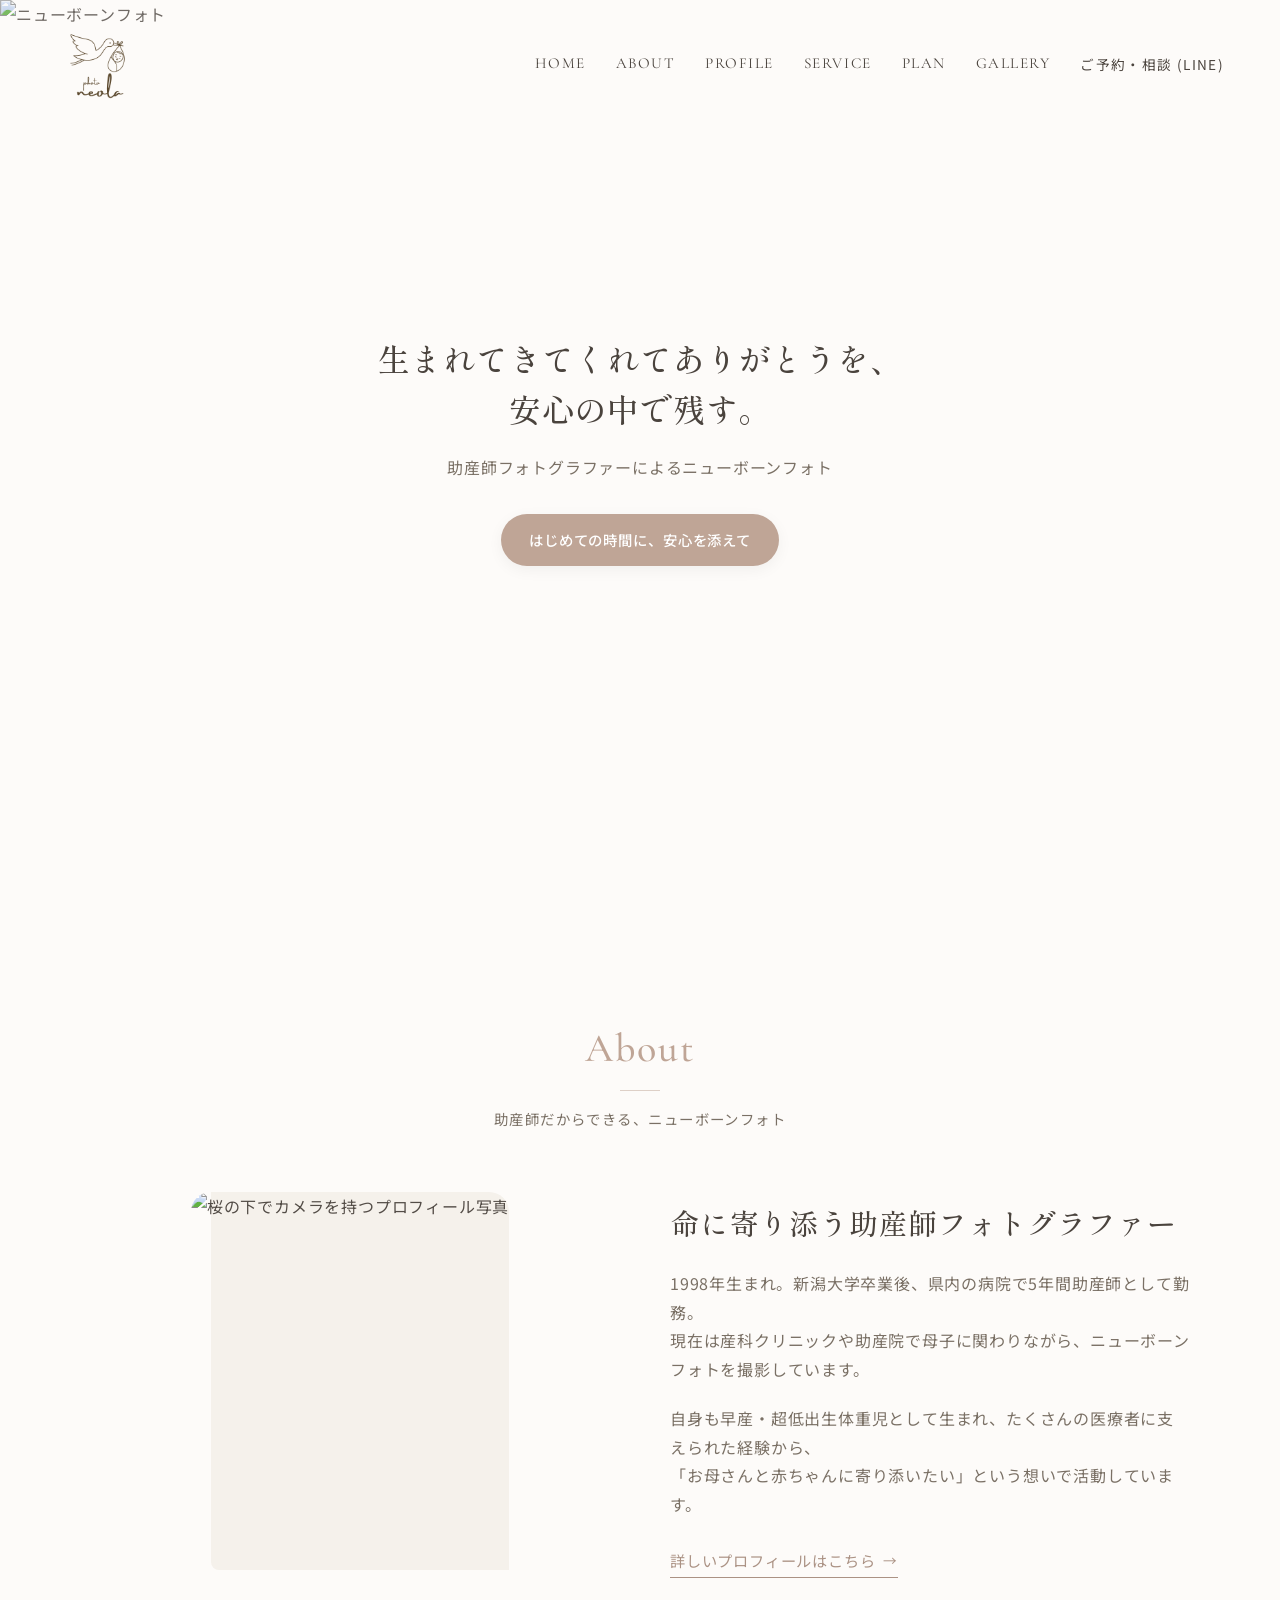
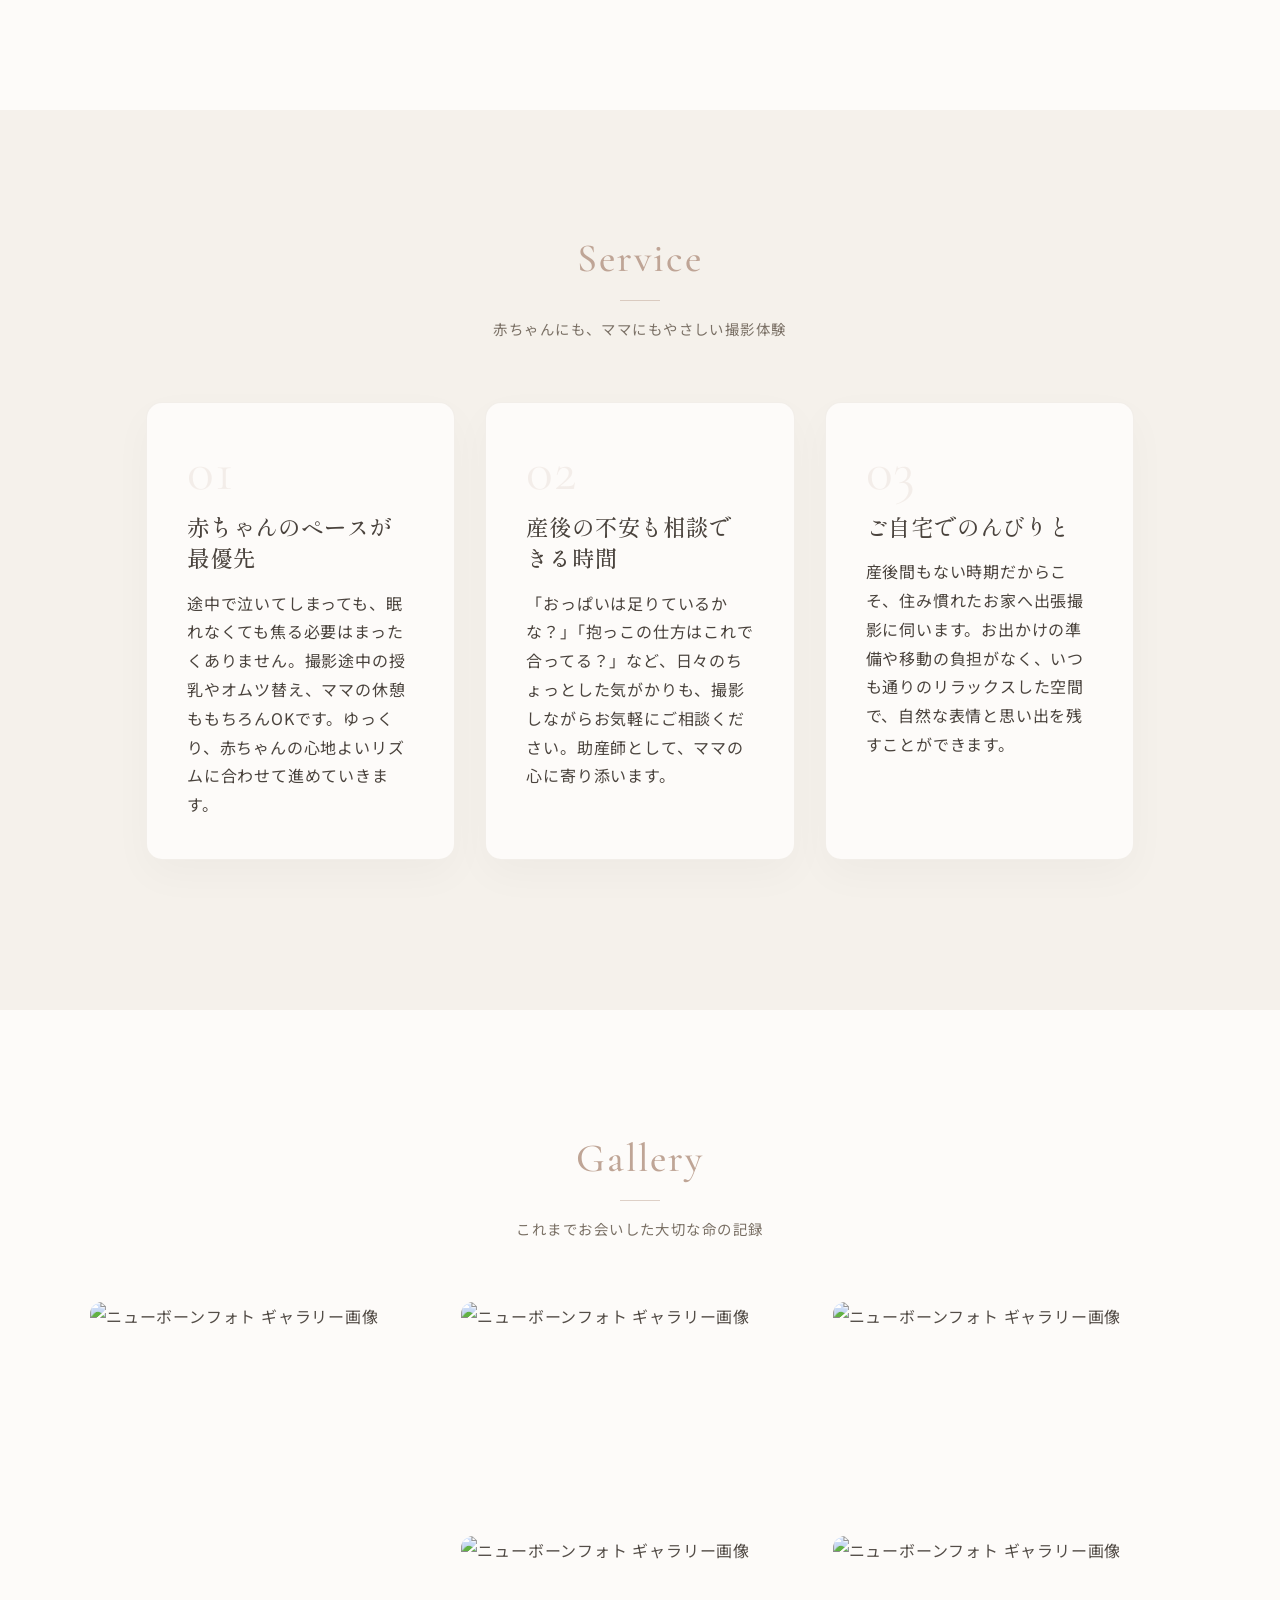
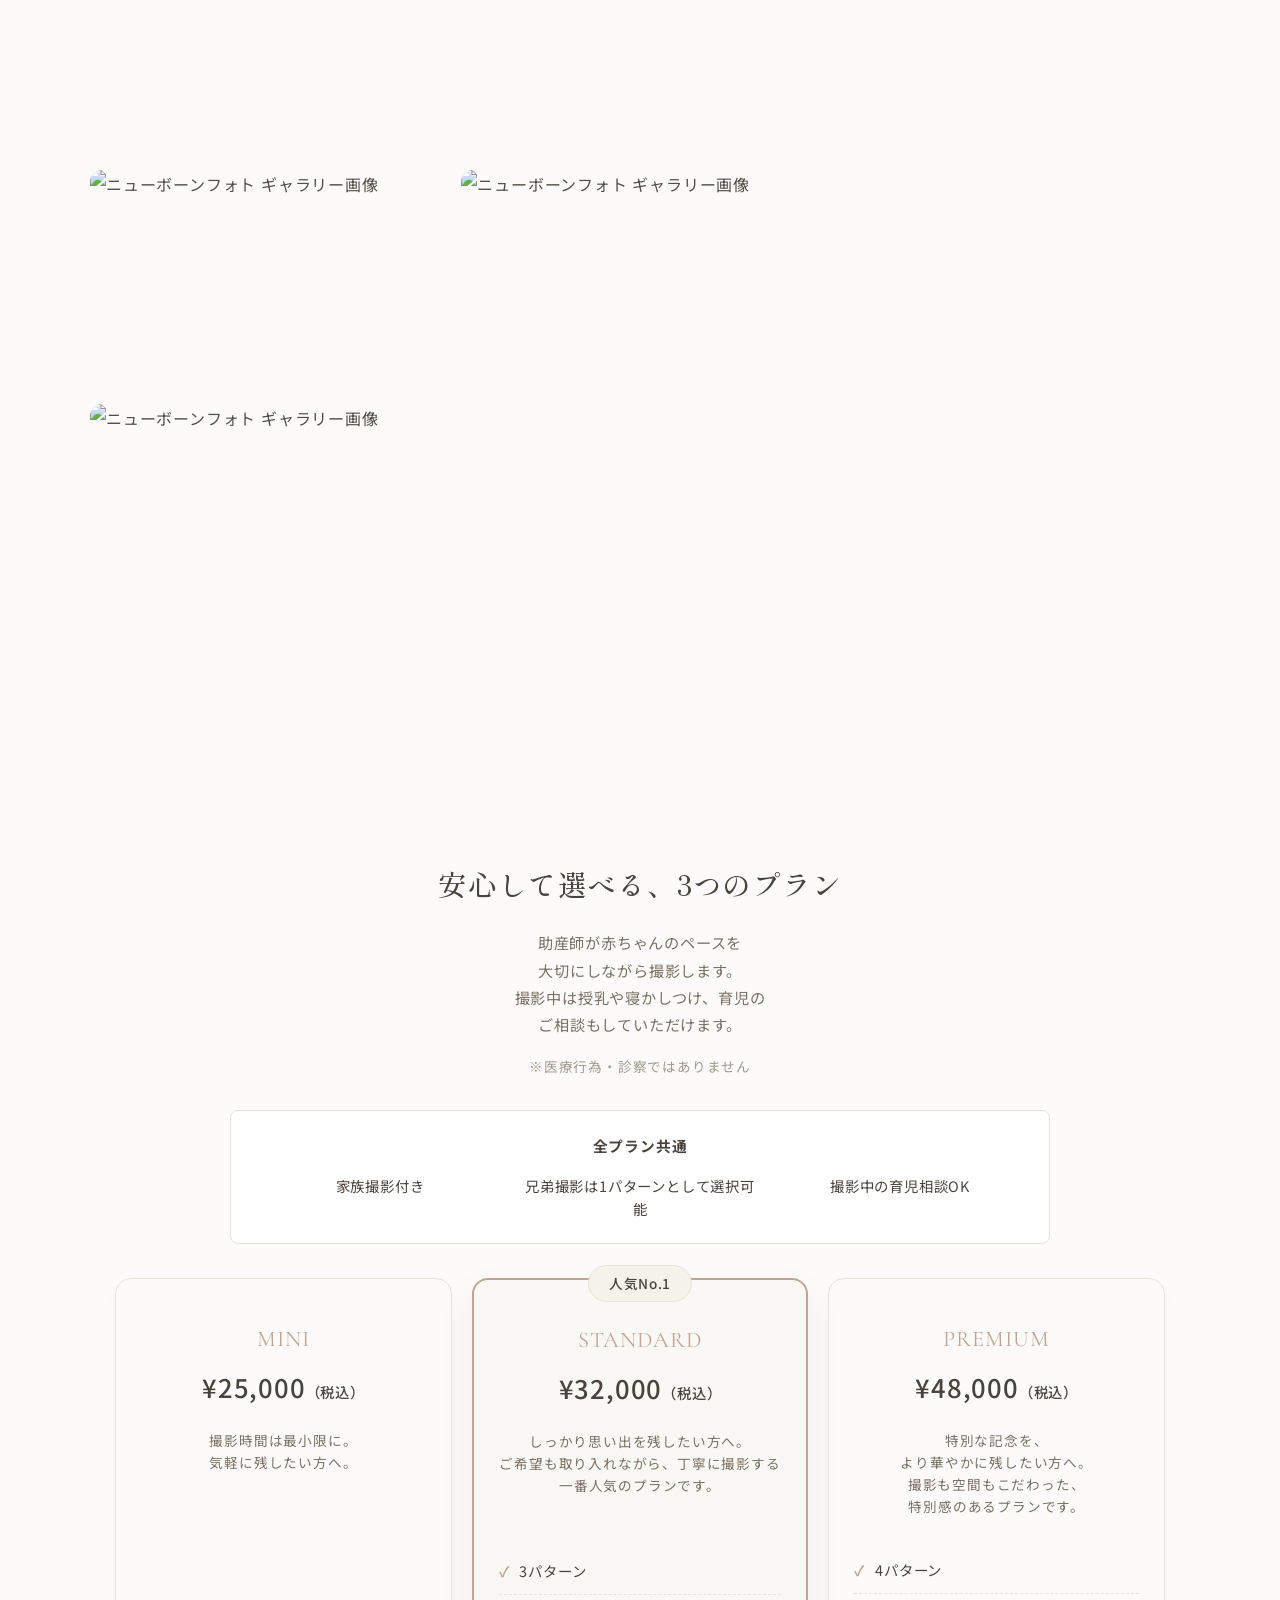
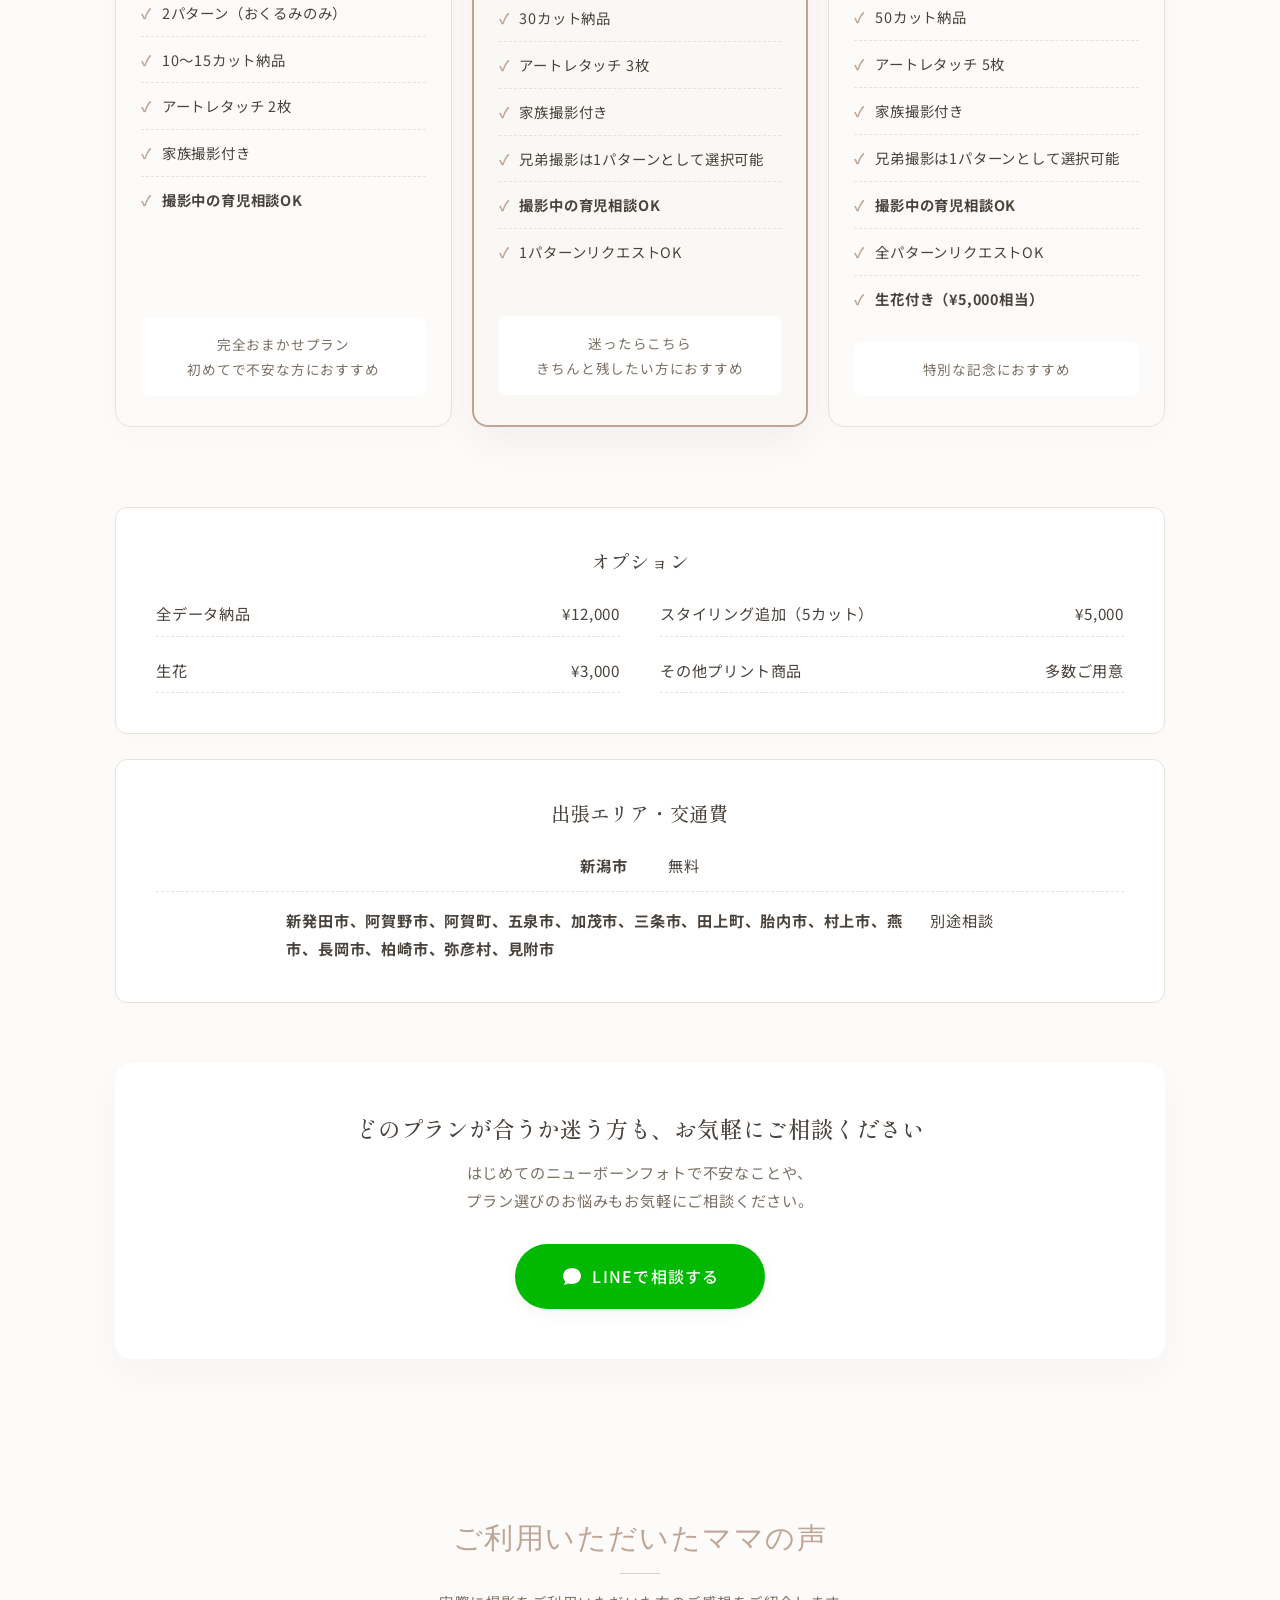
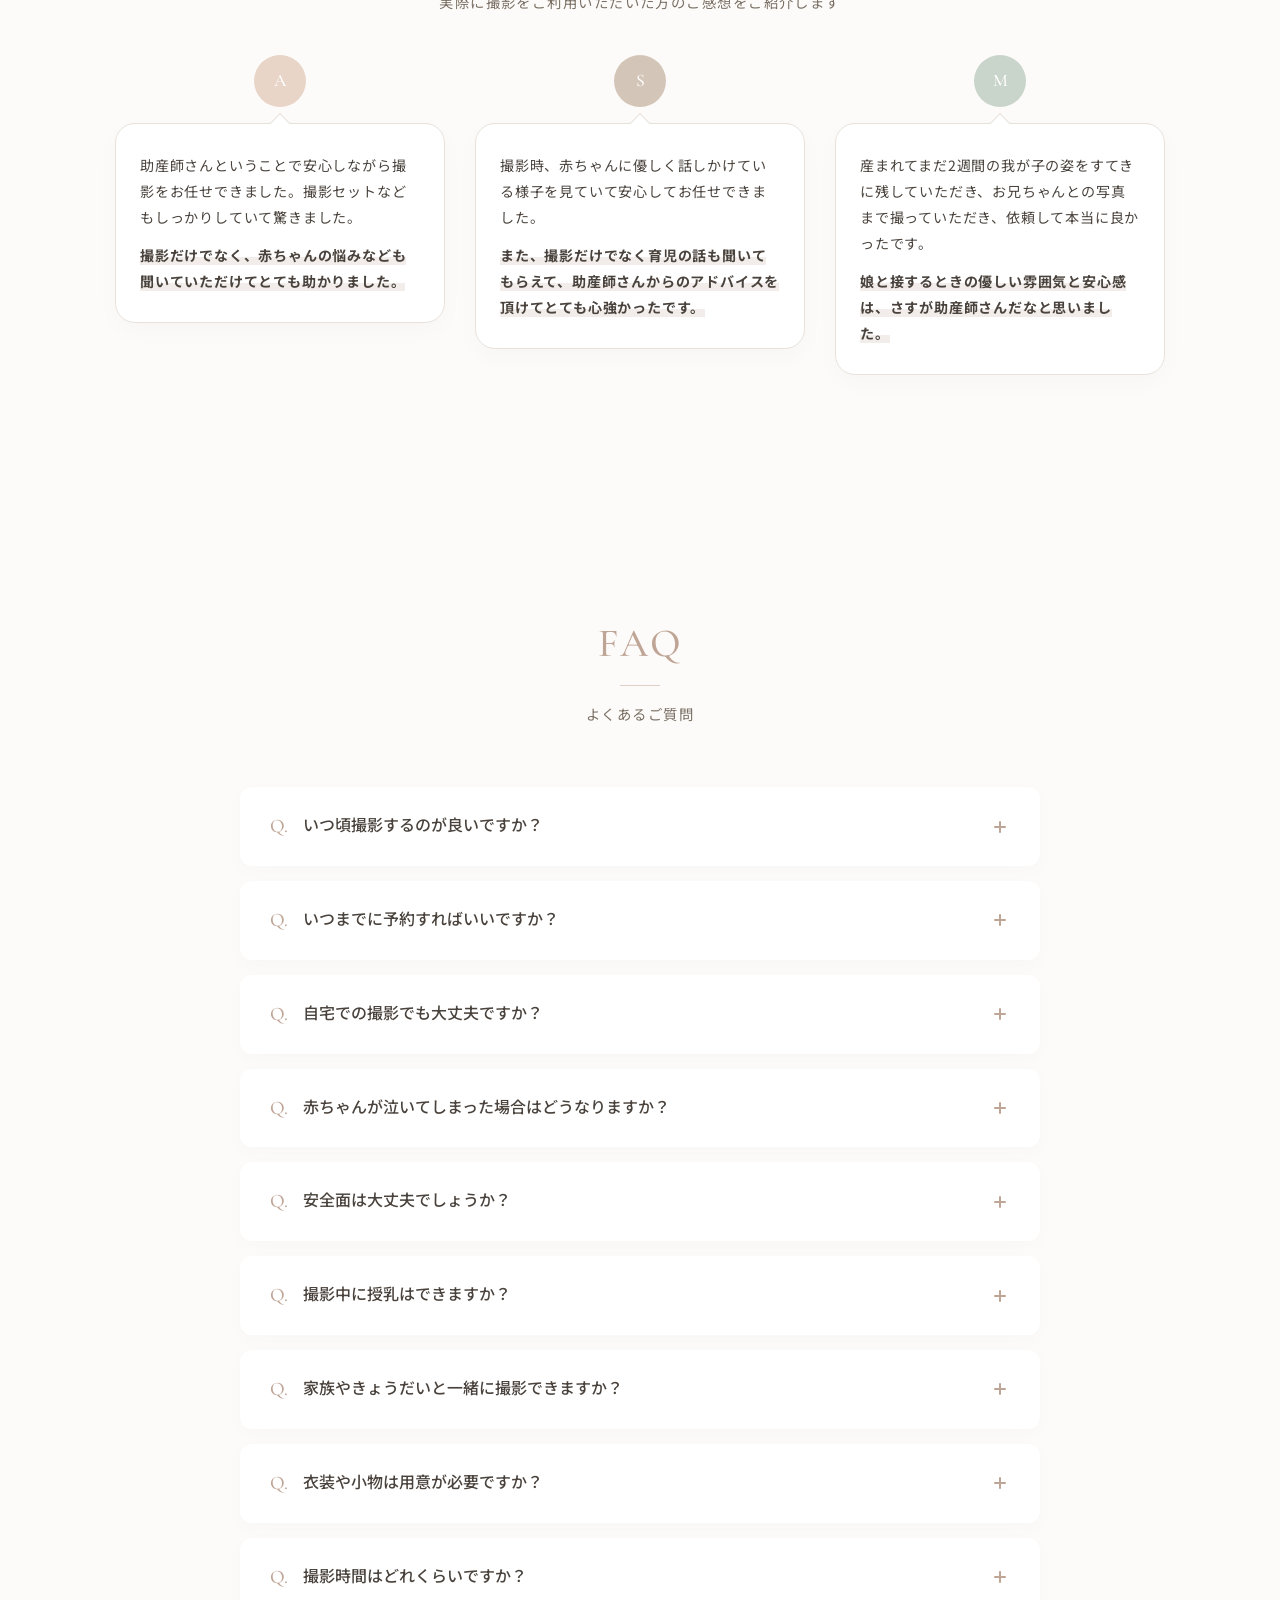
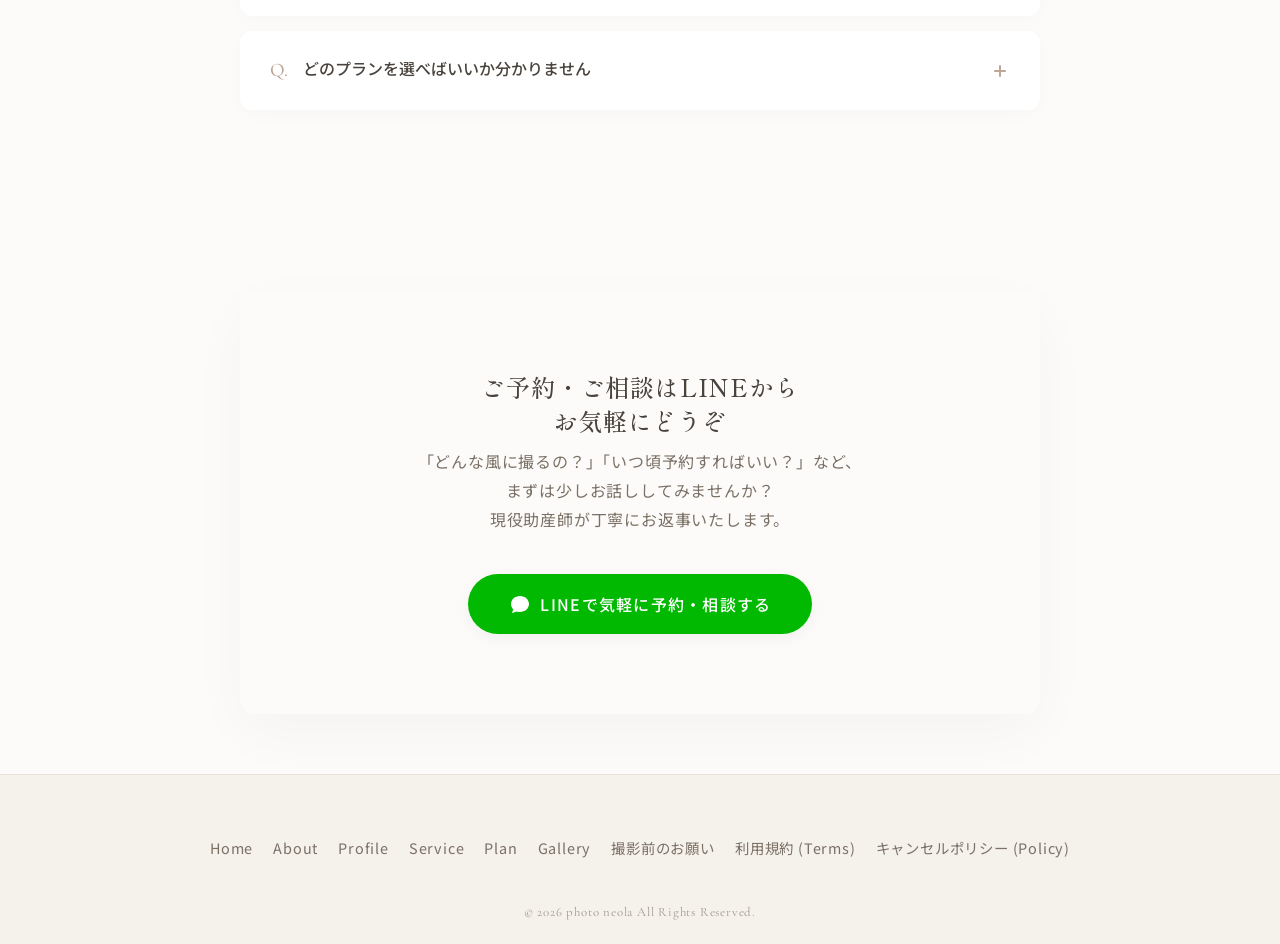
==== commit c9424d62: "Update plan details" ====
--- a/index.html
+++ b/index.html
@@ -245,6 +245,15 @@
             <span class="plan-note">※医療行為・診察ではありません</span>
         </div>
         <p class="plan-swipe-hint">左右にスワイプして各プランをご覧いただけます</p>
+
+        <div class="plan-common fade-in">
+            <p class="plan-common-title">全プラン共通</p>
+            <ul class="plan-common-list">
+                <li>家族撮影付き</li>
+                <li>兄弟撮影は1パターンとして選択可能</li>
+                <li>撮影中の育児相談OK</li>
+            </ul>
+        </div>
         
         <div class="pricing-grid">
             <!-- MINI -->
@@ -275,7 +284,7 @@
                     <li>30カット納品</li>
                     <li>アートレタッチ 3枚</li>
                     <li>家族撮影付き</li>
-                    <li>兄弟撮影リクエスト可能</li>
+                    <li>兄弟撮影は1パターンとして選択可能</li>
                     <li class="feature-highlight">撮影中の育児相談OK</li>
                     <li>1パターンリクエストOK</li>
                 </ul>
@@ -294,11 +303,10 @@
                     <li>50カット納品</li>
                     <li>アートレタッチ 5枚</li>
                     <li>家族撮影付き</li>
-                    <li>兄弟撮影リクエスト可能</li>
+                    <li>兄弟撮影は1パターンとして選択可能</li>
                     <li class="feature-highlight">撮影中の育児相談OK</li>
                     <li>全パターンリクエストOK</li>
                     <li class="feature-strong">生花付き（¥5,000相当）</li>
-                    <li class="feature-strong">LINE相談1週間</li>
                 </ul>
                 <div class="pricing-target">
                     特別な記念におすすめ
@@ -310,21 +318,20 @@
             <h3 class="options-title">オプション</h3>
             <div class="options-grid">
                 <div class="option-item"><span>全データ納品</span><span>¥12,000</span></div>
-                <div class="option-item"><span>兄弟撮影</span><span>¥5,000</span></div>
                 <div class="option-item"><span>スタイリング追加（5カット）</span><span>¥5,000</span></div>
-                <div class="option-item"><span>LINE相談1週間</span><span>¥3,000</span></div>
-                <div class="option-item"><span>生花</span><span>¥3,000〜</span></div>
+                <div class="option-item"><span>生花</span><span>¥3,000</span></div>
+                <div class="option-item"><span>その他プリント商品</span><span>多数ご用意</span></div>
             </div>
         </div>
 
         <div class="transportation-section fade-in">
             <h3 class="options-title">出張エリア・交通費</h3>
-            <div class="options-grid" style="grid-template-columns: 1fr; gap: 15px;">
-                <div class="option-item" style="justify-content: center; gap: 40px; border-bottom: 1px dashed var(--color-border); padding-bottom: 12px;">
-                    <span style="font-weight: bold;">新潟市内</span><span>無料</span>
-                </div>
-                <div class="option-item" style="justify-content: center; gap: 40px; border-bottom: none; padding-bottom: 0;">
-                    <span style="font-weight: bold;">新潟市外</span><span>別途相談</span>
+            <div class="options-grid transportation-grid">
+                <div class="option-item transportation-item">
+                    <span class="transportation-area">新潟市</span><span class="transportation-price">無料</span>
+                </div>
+                <div class="option-item transportation-item transportation-item-wide">
+                    <span class="transportation-area">新発田市、阿賀野市、阿賀町、五泉市、加茂市、三条市、田上町、胎内市、村上市、燕市、長岡市、柏崎市、弥彦村、見附市</span><span class="transportation-price">別途相談</span>
                 </div>
             </div>
         </div>
@@ -477,7 +484,7 @@
                 <div class="accordion-content">
                     <div class="accordion-inner">
                         <span class="accordion-a">A.</span>
-                        <div class="accordion-text">はい、ご家族やごきょうだいとの撮影も可能です。プランによってはオプションになります。<br>ご希望がありましたら事前にお知らせください。</div>
+                        <div class="accordion-text">はい、全プラン家族撮影付きです。ごきょうだいとの撮影は、1パターンとして選択できます。<br>ご希望がありましたら事前にお知らせください。</div>
                     </div>
                 </div>
             </div>
@@ -616,7 +623,7 @@
           "name": "家族やきょうだいと一緒に撮影できますか？",
           "acceptedAnswer": {
             "@type": "Answer",
-            "text": "はい、ご家族やごきょうだいとの撮影も可能です。プランによってはオプションになります。ご希望がありましたら事前にお知らせください。"
+            "text": "はい、全プラン家族撮影付きです。ごきょうだいとの撮影は、1パターンとして選択できます。ご希望がありましたら事前にお知らせください。"
           }
         },
         {
--- a/css/style.css
+++ b/css/style.css
@@ -537,6 +537,33 @@
 .swipe-hint {
   display: none;
 }
+.plan-common {
+  max-width: 820px;
+  margin: -28px auto 34px;
+  padding: 22px 28px;
+  background-color: #fff;
+  border: 1px solid var(--color-border);
+  border-radius: 8px;
+}
+.plan-common-title {
+  text-align: center;
+  font-size: 0.92rem;
+  font-weight: 700;
+  color: var(--color-text);
+  margin-bottom: 14px;
+}
+.plan-common-list {
+  display: grid;
+  grid-template-columns: repeat(3, 1fr);
+  gap: 10px 18px;
+  list-style: none;
+}
+.plan-common-list li {
+  color: var(--color-text);
+  font-size: 0.9rem;
+  line-height: 1.65;
+  text-align: center;
+}
 .pricing-grid {
   display: grid;
   grid-template-columns: repeat(3, 1fr);
@@ -688,6 +715,34 @@
   padding-bottom: 8px;
   font-size: 0.95rem;
   color: var(--color-text);
+}
+.transportation-grid {
+  grid-template-columns: 1fr;
+  gap: 15px;
+}
+.transportation-item {
+  justify-content: center;
+  gap: 40px;
+  padding-bottom: 12px;
+}
+.transportation-item:last-child {
+  border-bottom: none;
+  padding-bottom: 0;
+}
+.transportation-item-wide {
+  align-items: flex-start;
+  justify-content: center;
+  gap: 24px;
+}
+.transportation-area {
+  font-weight: 700;
+}
+.transportation-item-wide .transportation-area {
+  max-width: 620px;
+  line-height: 1.8;
+}
+.transportation-price {
+  white-space: nowrap;
 }
 .option-note {
   grid-column: 1 / -1;
@@ -1049,6 +1104,16 @@
     line-height: 1.75;
   }
 
+  .plan-common {
+    margin: -28px 0 28px;
+    padding: 20px 18px;
+  }
+
+  .plan-common-list {
+    grid-template-columns: 1fr;
+    gap: 8px;
+  }
+
   .pricing-grid {
     grid-template-columns: none;
     grid-auto-flow: column;
@@ -1136,6 +1201,14 @@
     gap: 16px;
   }
 
+  .transportation-item,
+  .transportation-item-wide {
+    align-items: center;
+    flex-direction: column;
+    gap: 8px;
+    text-align: center;
+  }
+
   .about-highlight,
   .service-card,
   .options-section,
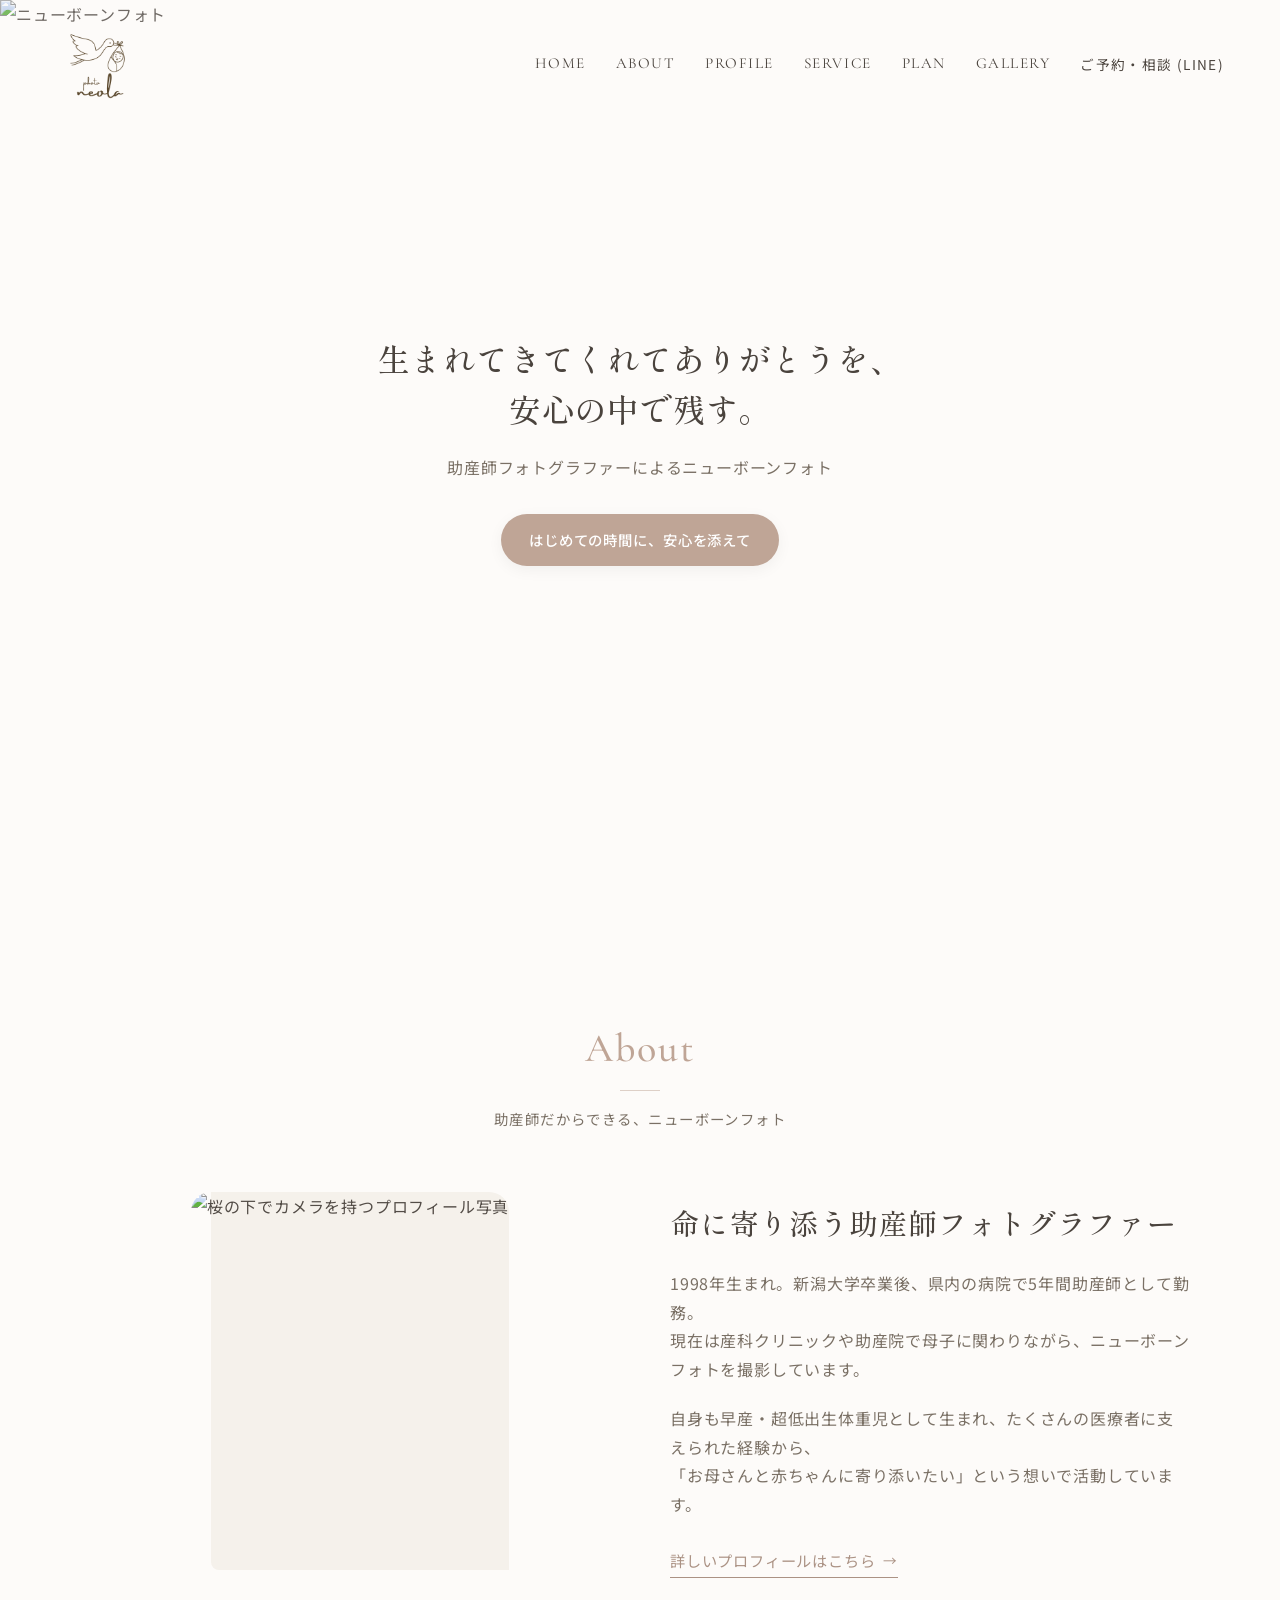
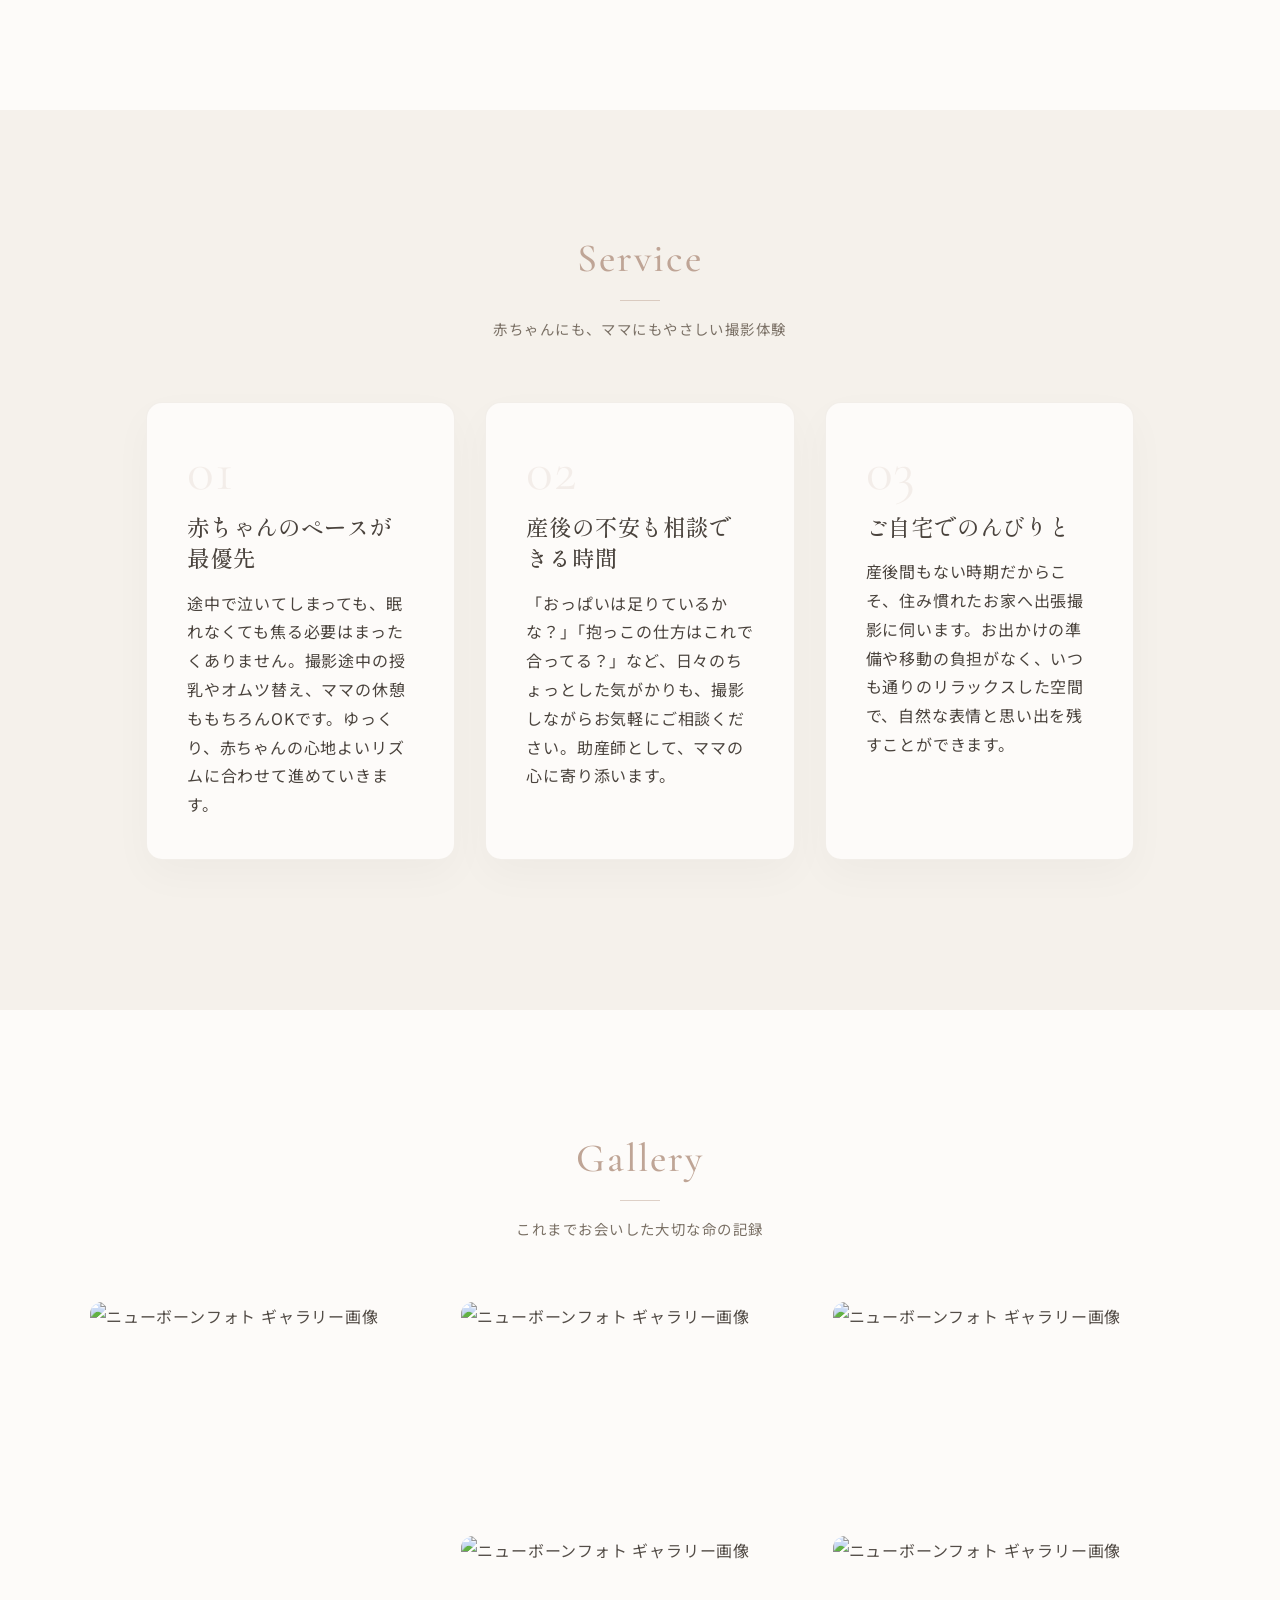
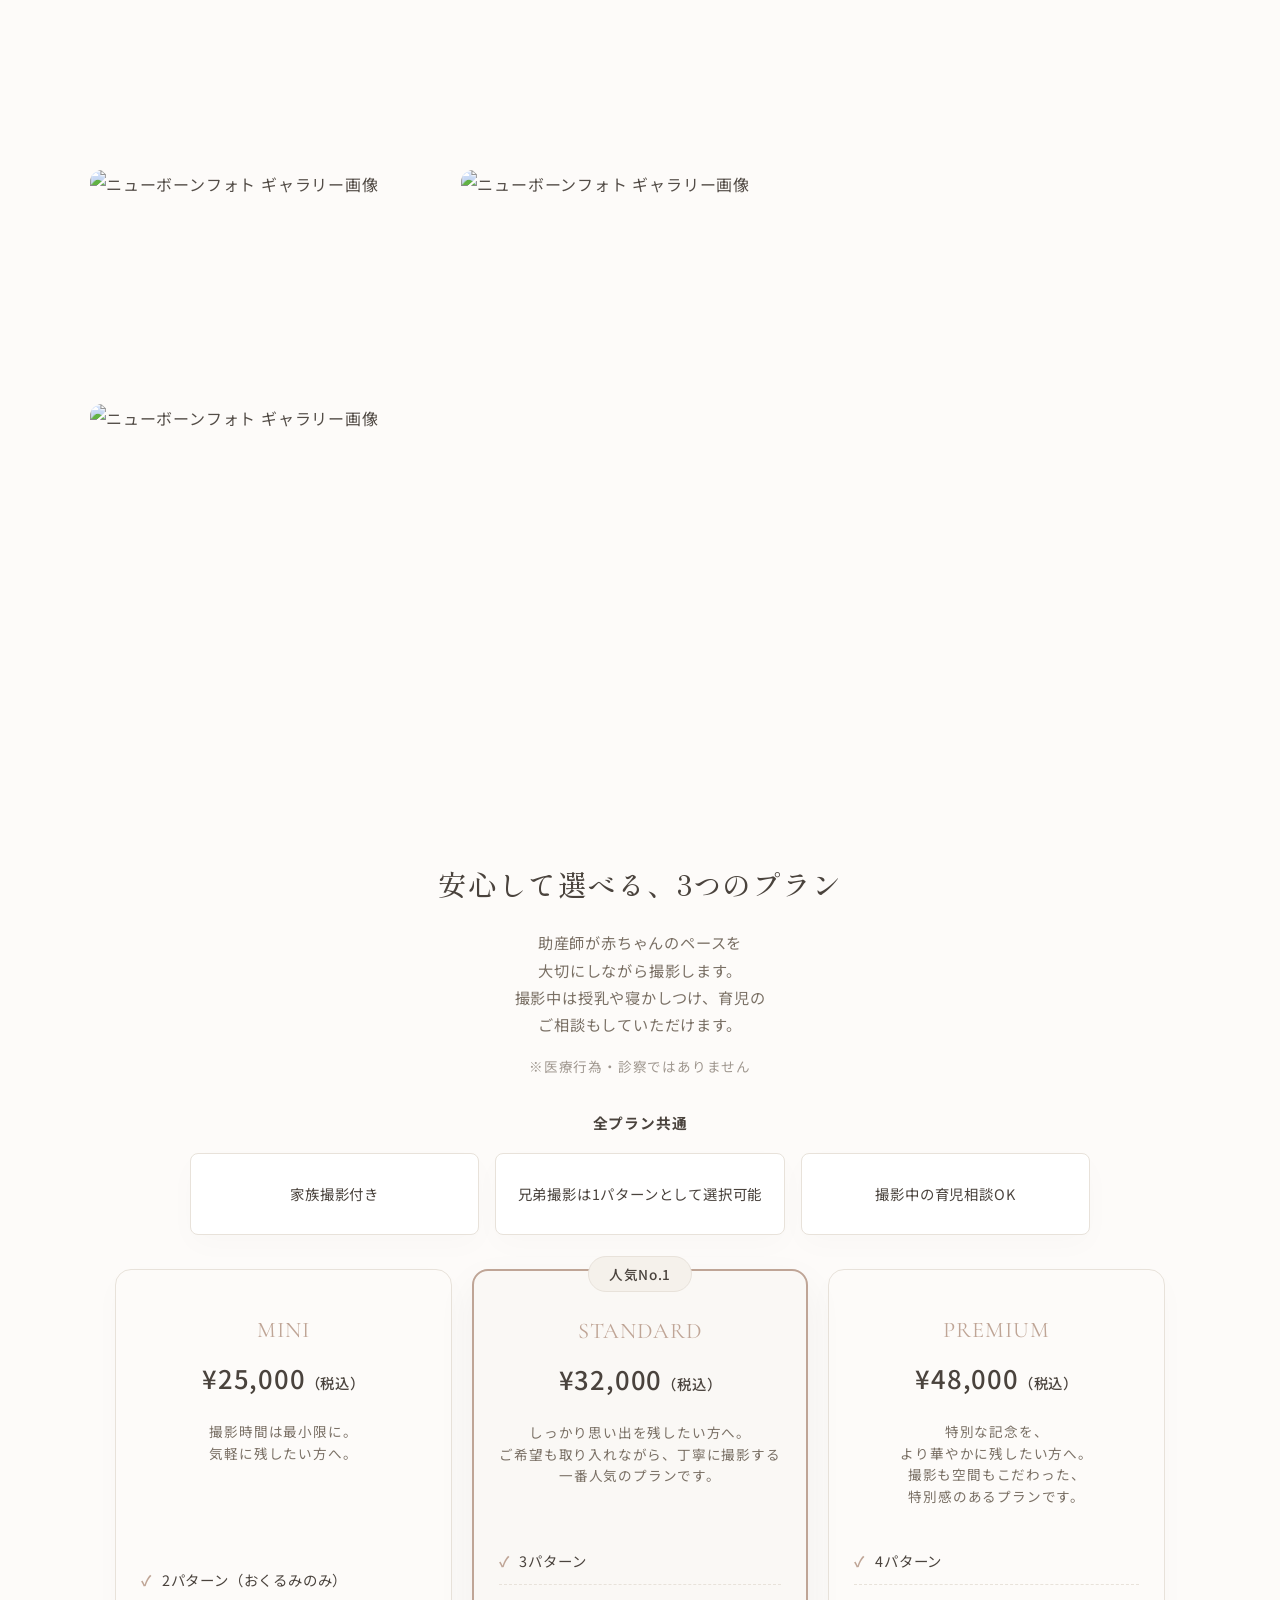
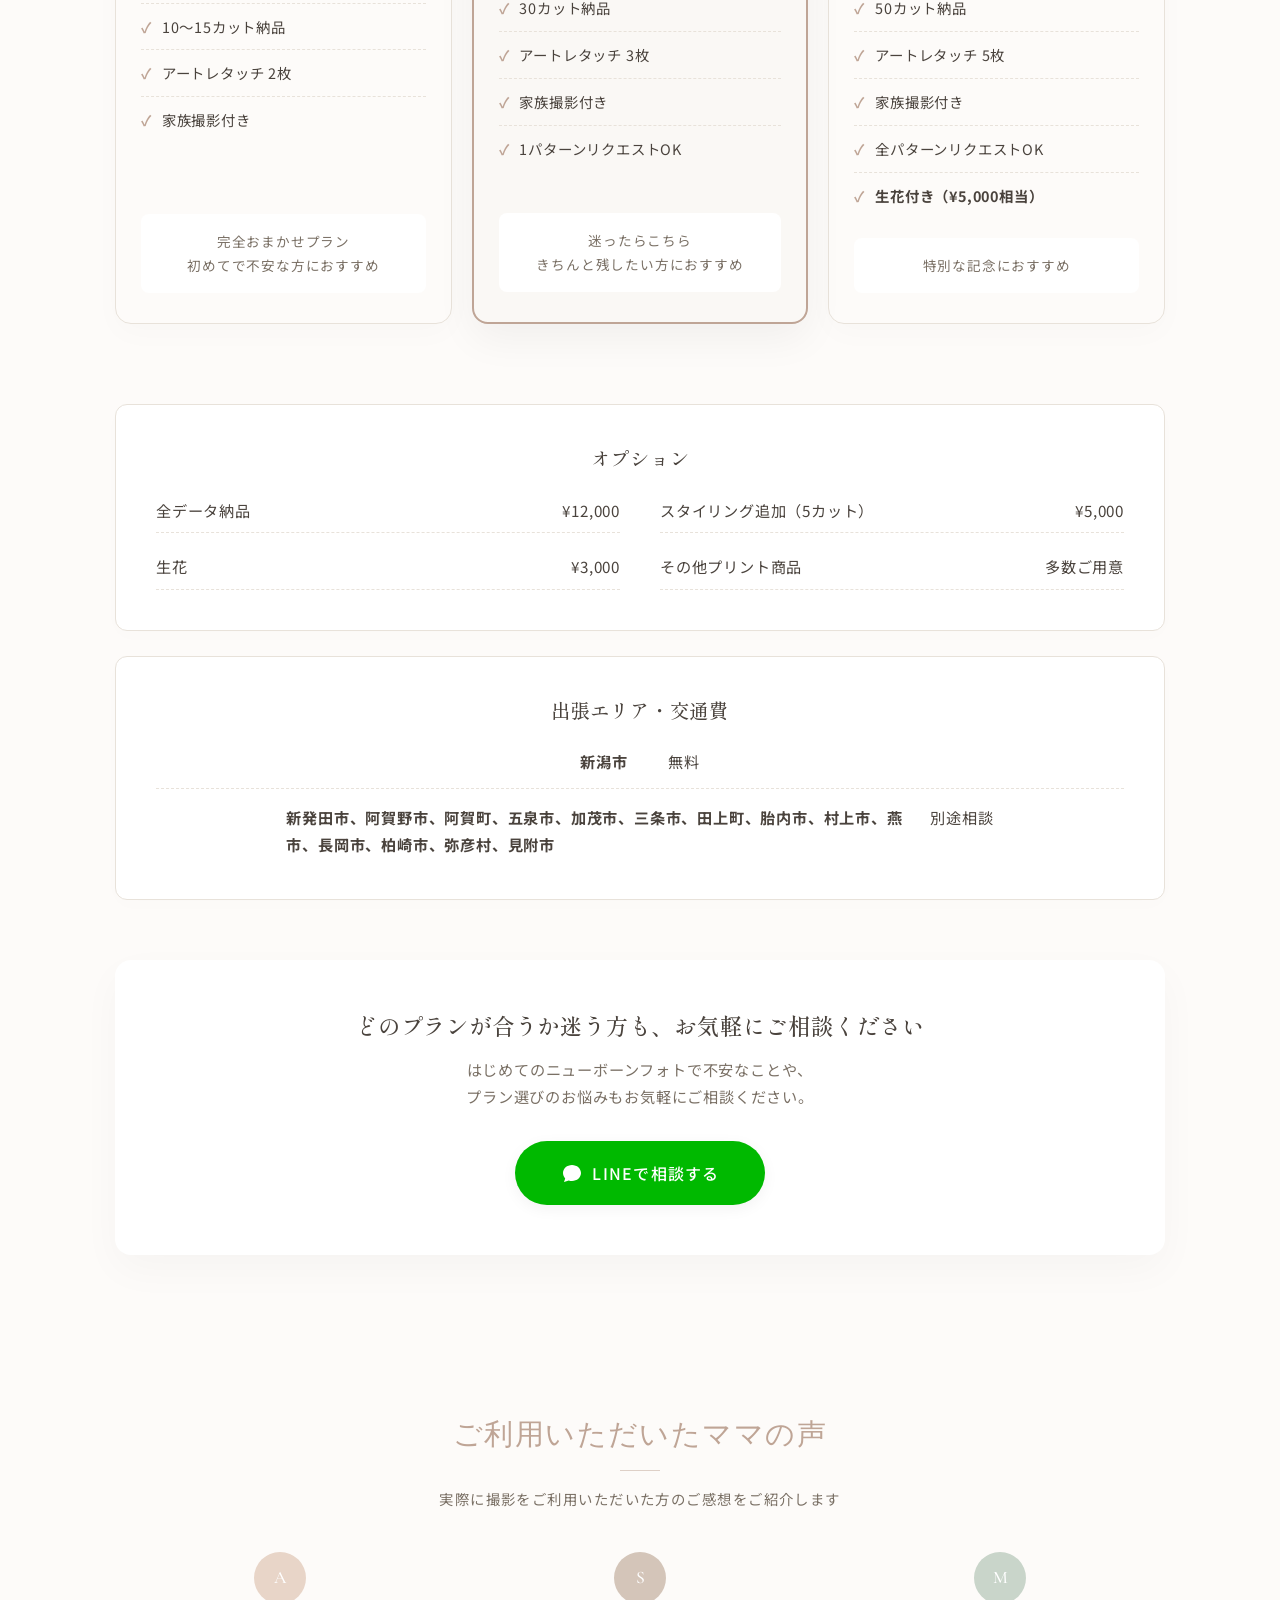
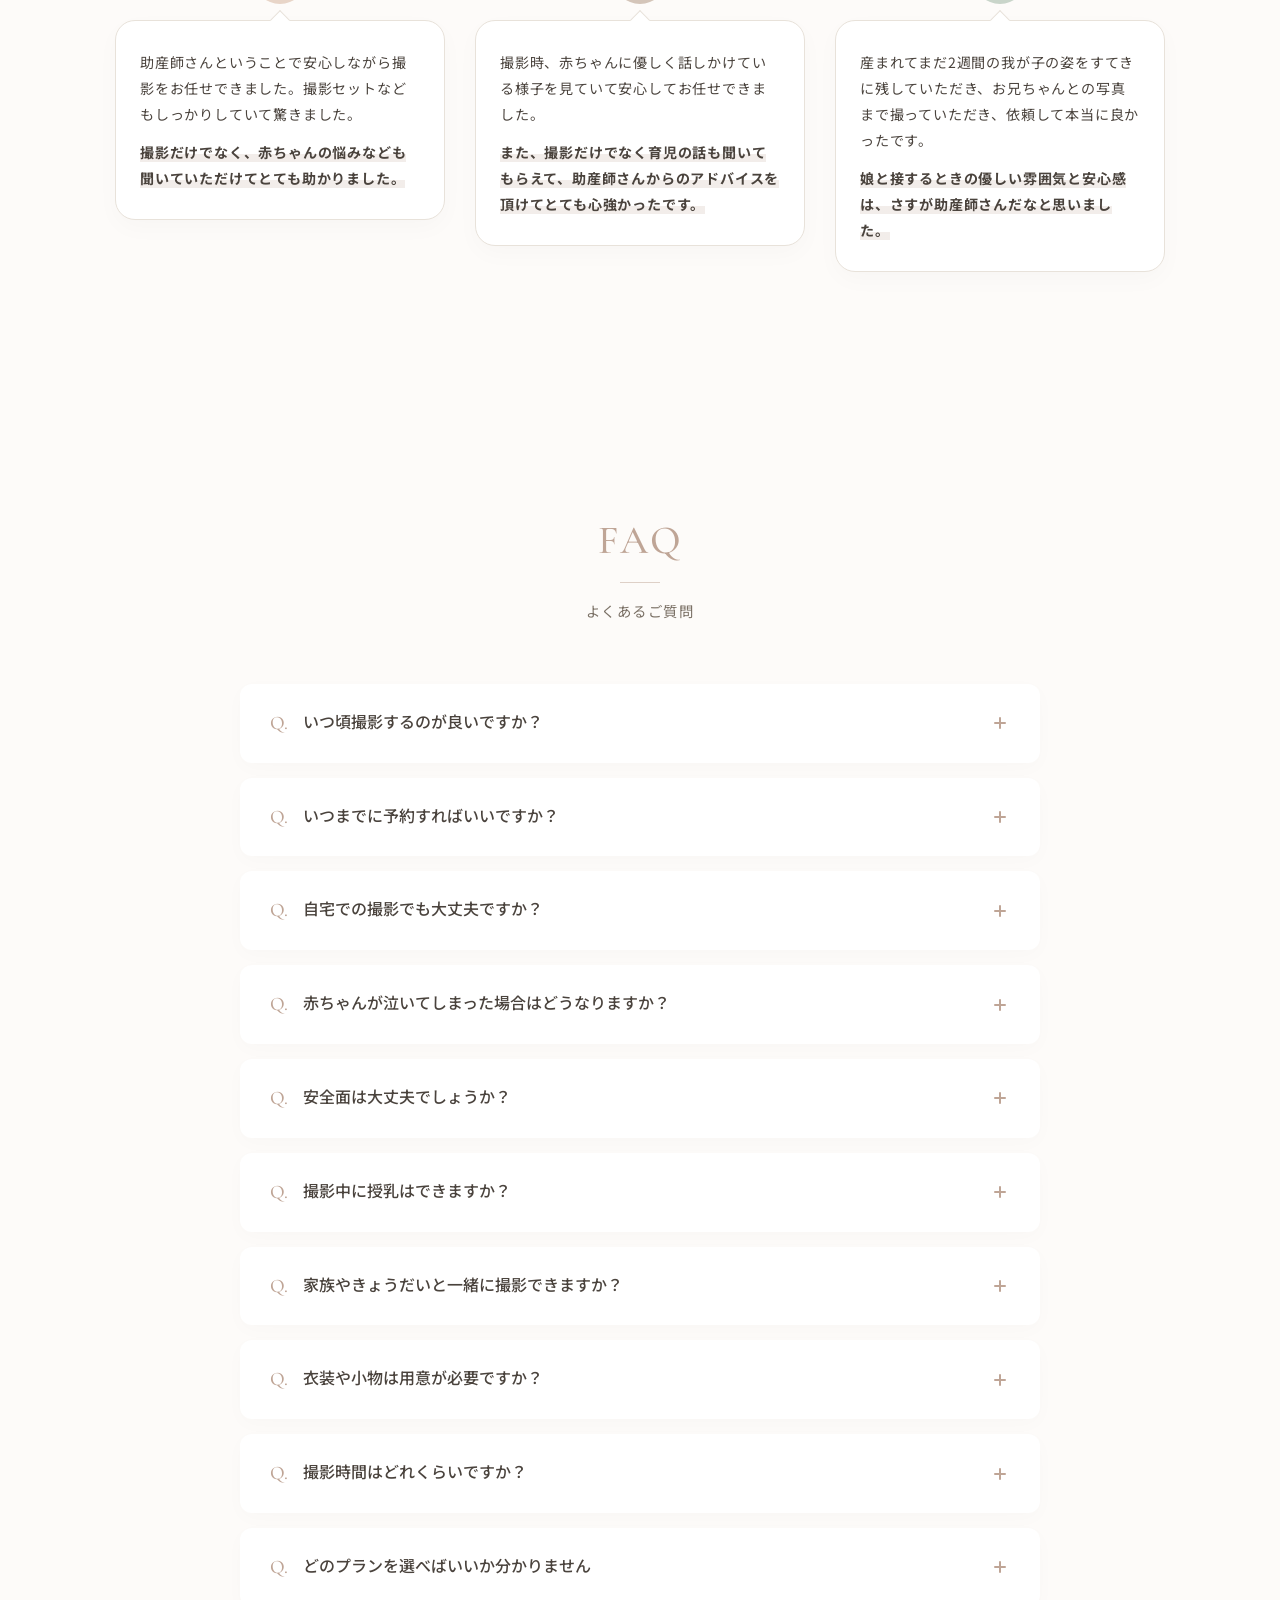
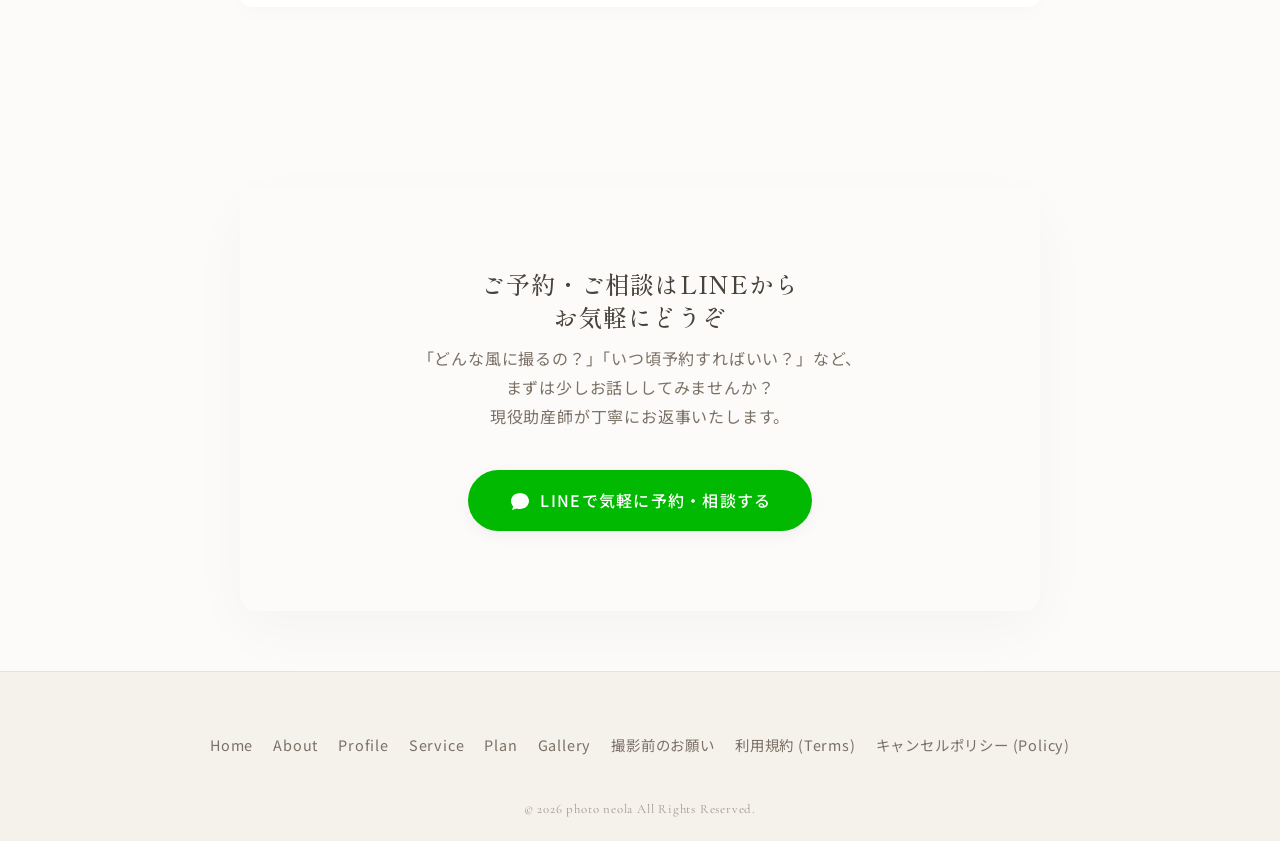
==== commit 2a8c7111: "Refine shared plan details" ====
--- a/index.html
+++ b/index.html
@@ -266,7 +266,6 @@
                     <li>10〜15カット納品</li>
                     <li>アートレタッチ 2枚</li>
                     <li>家族撮影付き</li>
-                    <li class="feature-highlight">撮影中の育児相談OK</li>
                 </ul>
                 <div class="pricing-target">
                     完全おまかせプラン<br>初めてで不安な方におすすめ
@@ -284,8 +283,6 @@
                     <li>30カット納品</li>
                     <li>アートレタッチ 3枚</li>
                     <li>家族撮影付き</li>
-                    <li>兄弟撮影は1パターンとして選択可能</li>
-                    <li class="feature-highlight">撮影中の育児相談OK</li>
                     <li>1パターンリクエストOK</li>
                 </ul>
                 <div class="pricing-target">
@@ -303,8 +300,6 @@
                     <li>50カット納品</li>
                     <li>アートレタッチ 5枚</li>
                     <li>家族撮影付き</li>
-                    <li>兄弟撮影は1パターンとして選択可能</li>
-                    <li class="feature-highlight">撮影中の育児相談OK</li>
                     <li>全パターンリクエストOK</li>
                     <li class="feature-strong">生花付き（¥5,000相当）</li>
                 </ul>
--- a/css/style.css
+++ b/css/style.css
@@ -538,30 +538,35 @@
   display: none;
 }
 .plan-common {
-  max-width: 820px;
+  max-width: 900px;
   margin: -28px auto 34px;
-  padding: 22px 28px;
+}
+.plan-common-title {
+  text-align: center;
+  font-size: 0.92rem;
+  font-weight: 700;
+  color: var(--color-text);
+  margin-bottom: 16px;
+}
+.plan-common-list {
+  display: grid;
+  grid-template-columns: repeat(3, 1fr);
+  gap: 16px;
+  list-style: none;
+}
+.plan-common-list li {
   background-color: #fff;
   border: 1px solid var(--color-border);
   border-radius: 8px;
-}
-.plan-common-title {
-  text-align: center;
-  font-size: 0.92rem;
-  font-weight: 700;
+  box-shadow: 0 10px 30px rgba(0,0,0,0.02);
   color: var(--color-text);
-  margin-bottom: 14px;
-}
-.plan-common-list {
-  display: grid;
-  grid-template-columns: repeat(3, 1fr);
-  gap: 10px 18px;
-  list-style: none;
-}
-.plan-common-list li {
-  color: var(--color-text);
+  display: flex;
+  align-items: center;
+  justify-content: center;
   font-size: 0.9rem;
   line-height: 1.65;
+  min-height: 82px;
+  padding: 18px 16px;
   text-align: center;
 }
 .pricing-grid {
@@ -1106,7 +1111,6 @@
 
   .plan-common {
     margin: -28px 0 28px;
-    padding: 20px 18px;
   }
 
   .plan-common-list {
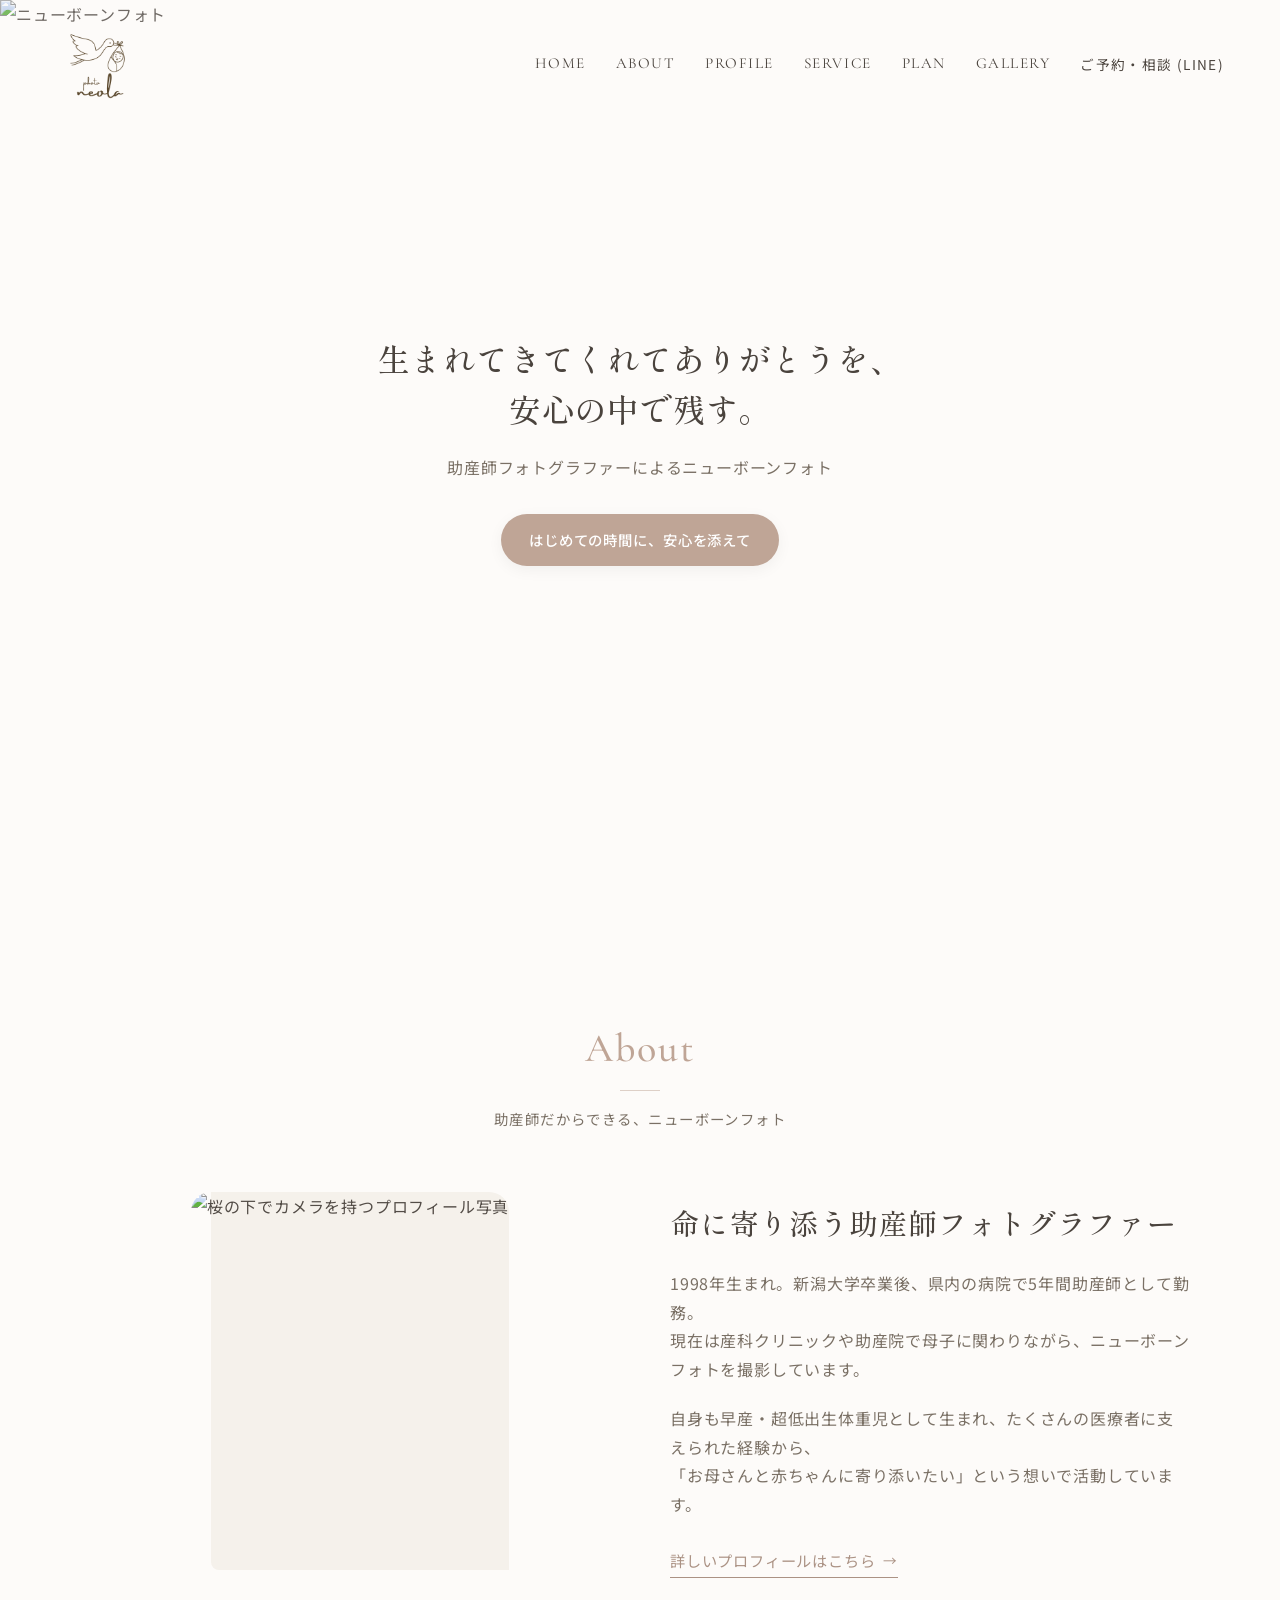
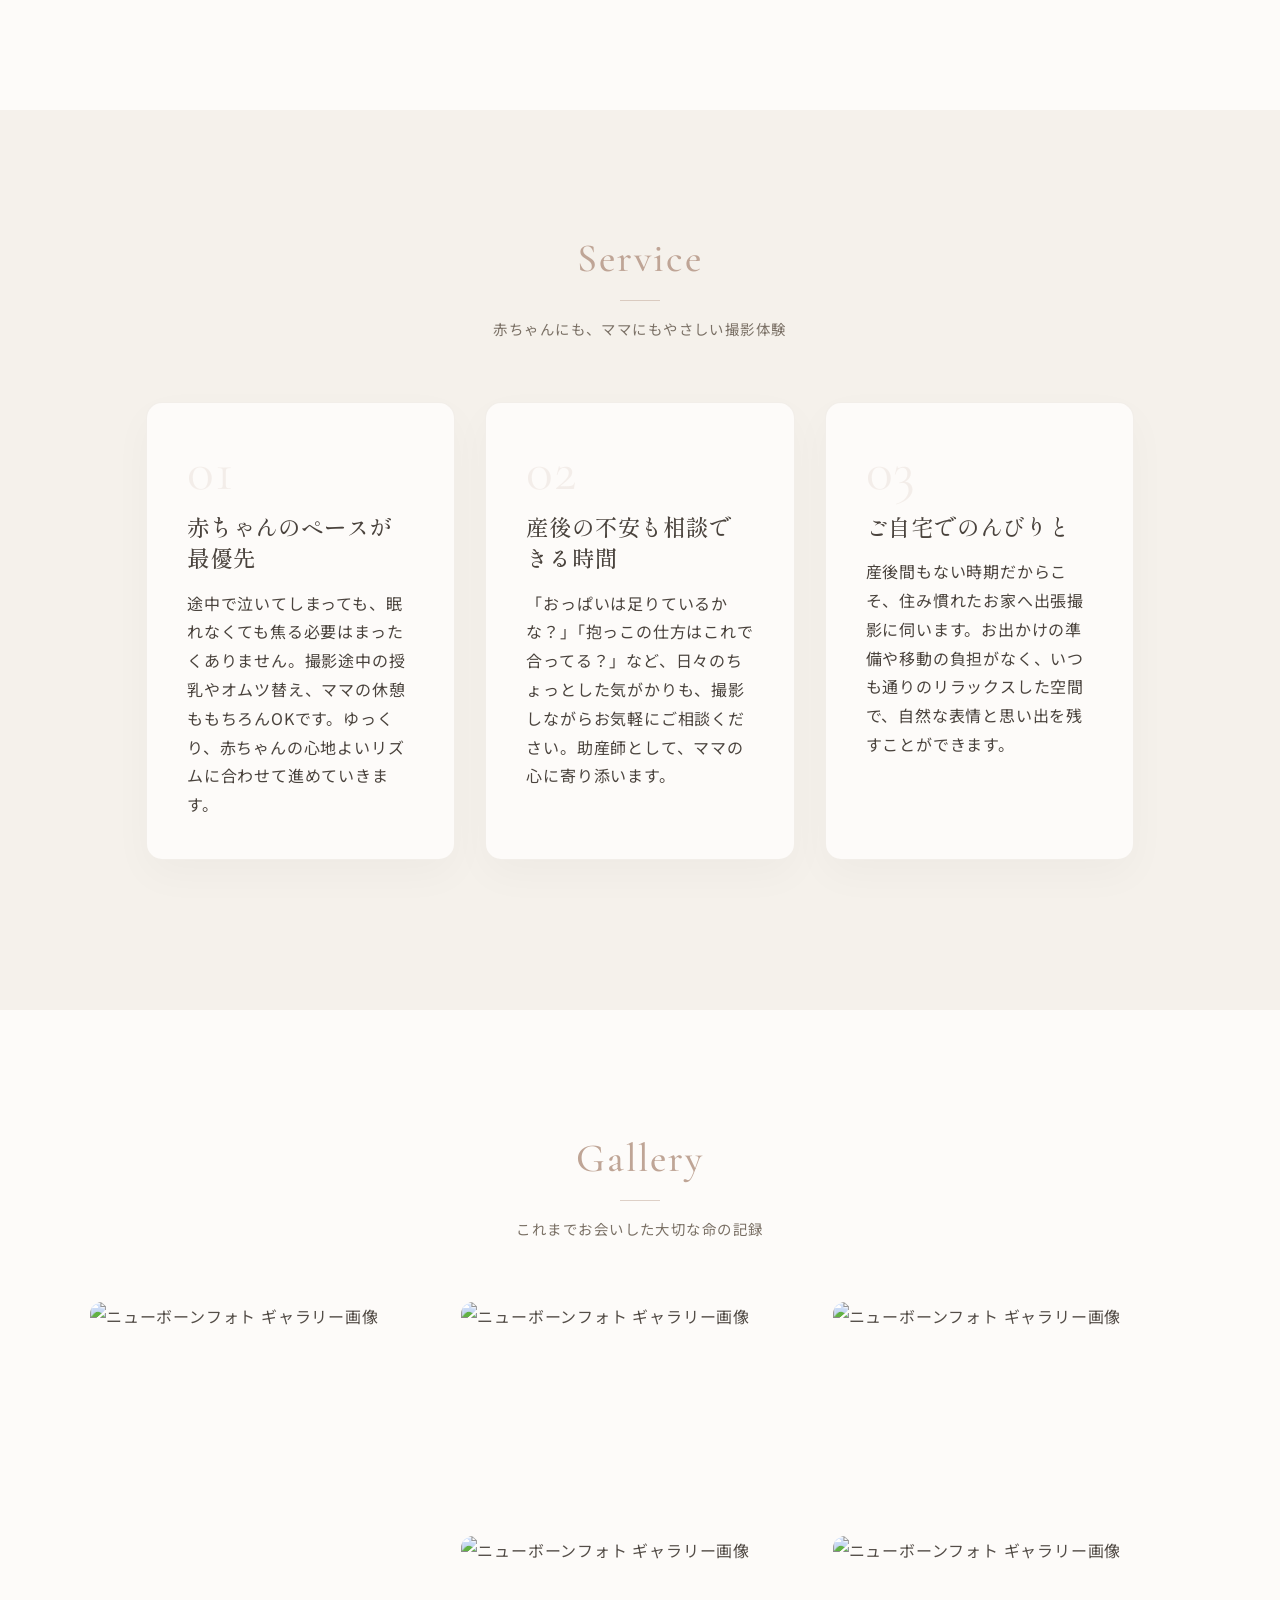
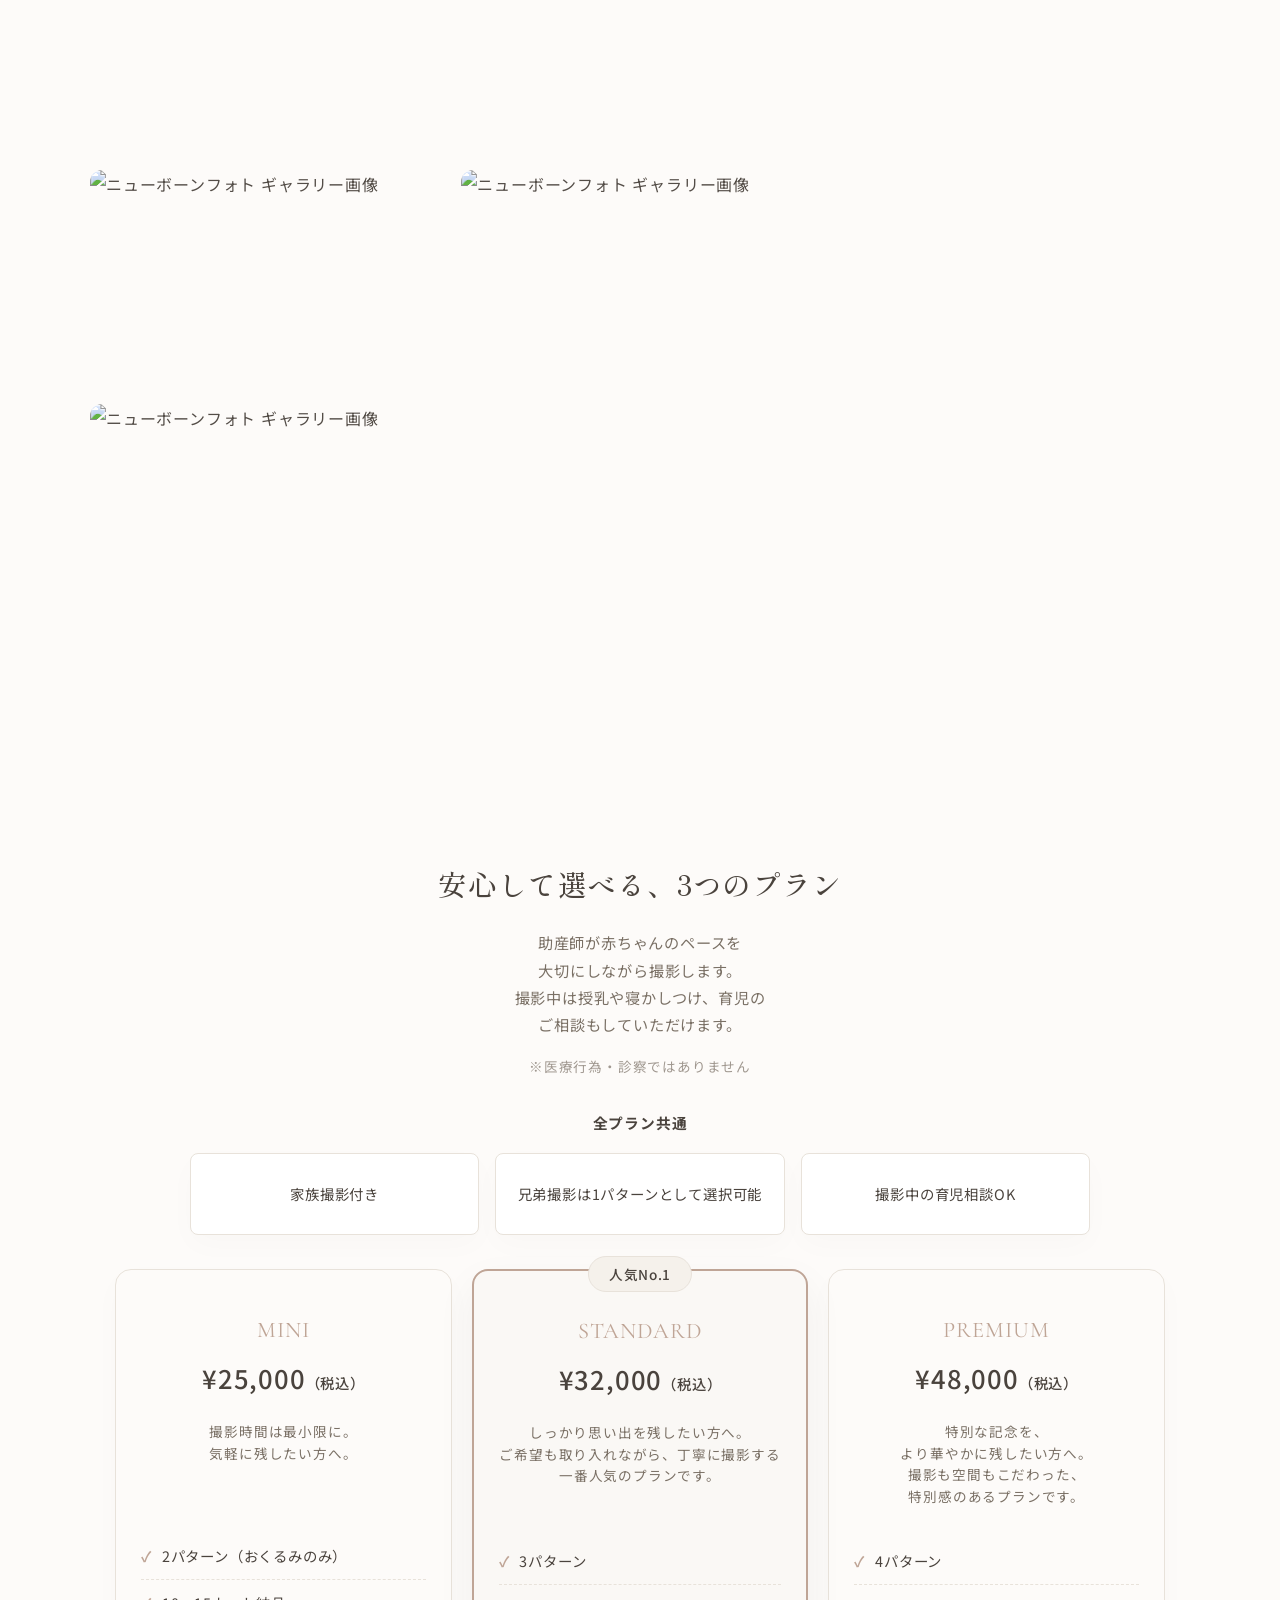
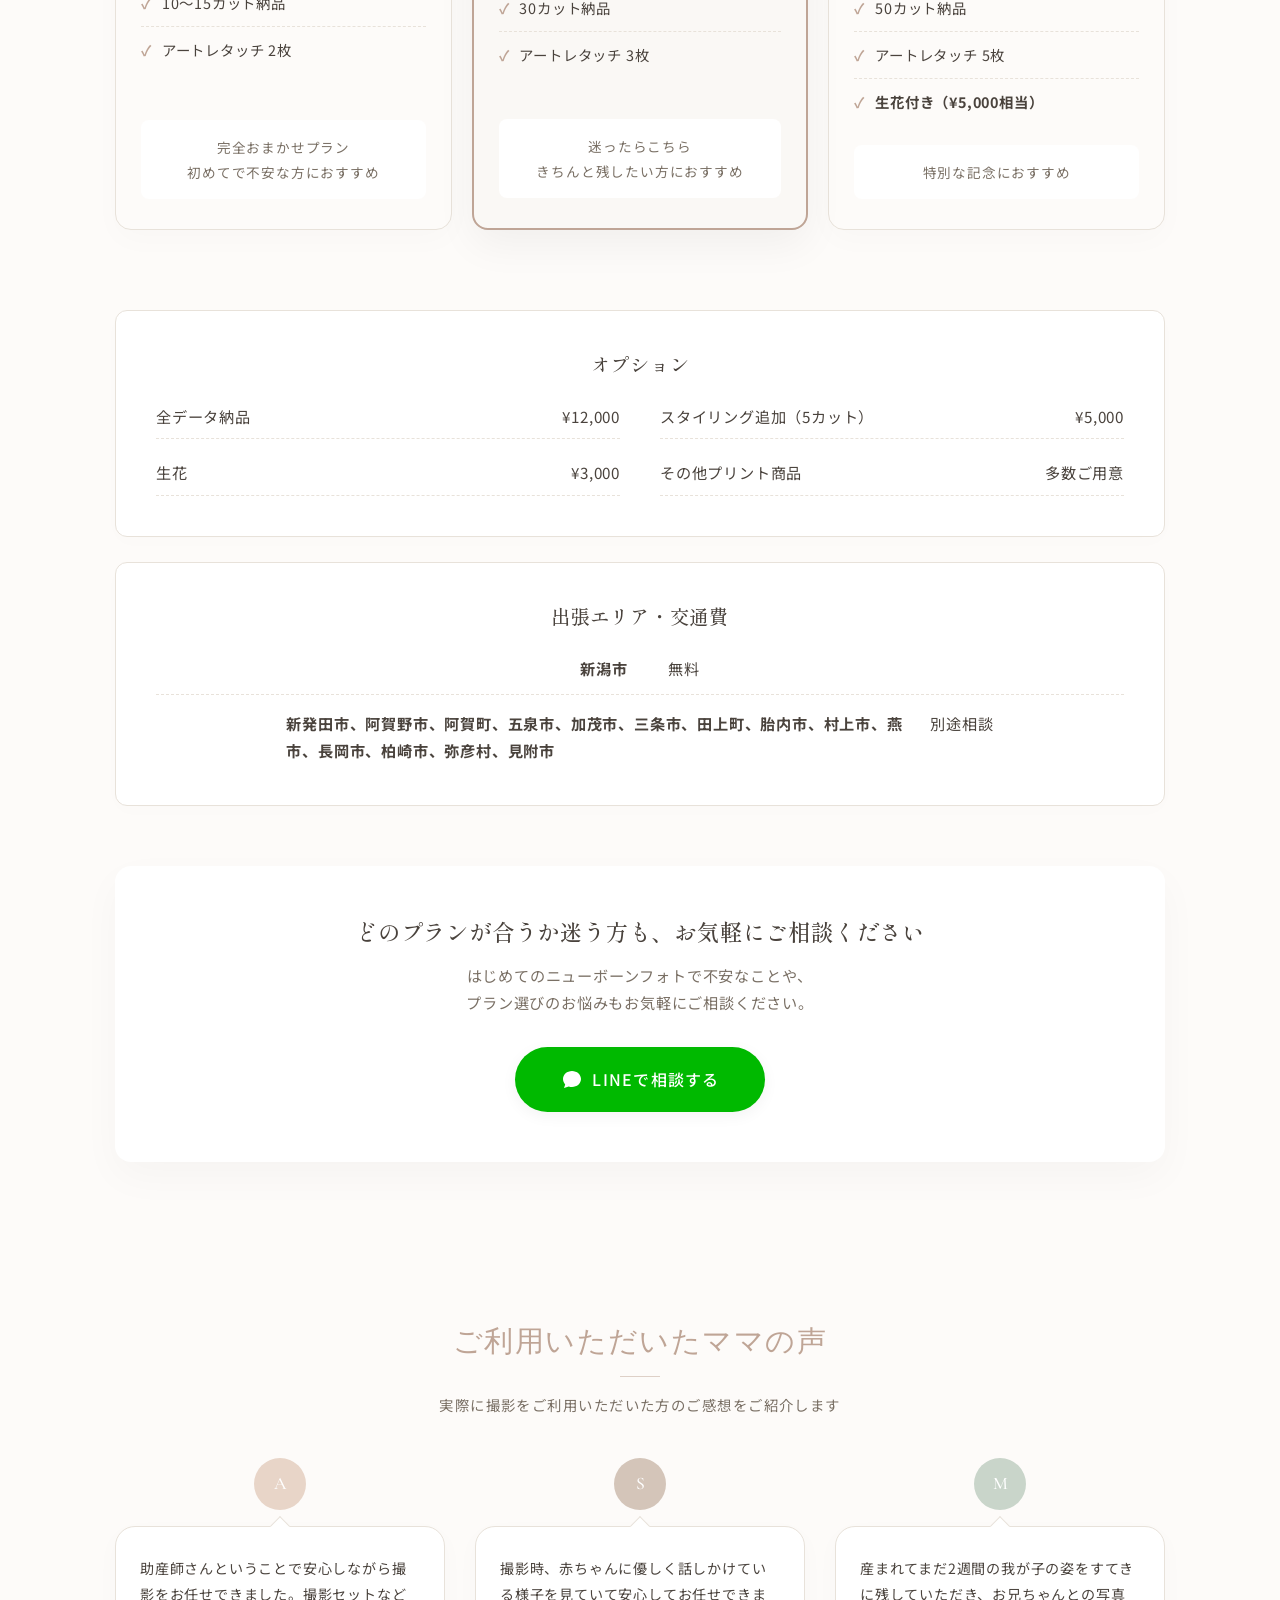
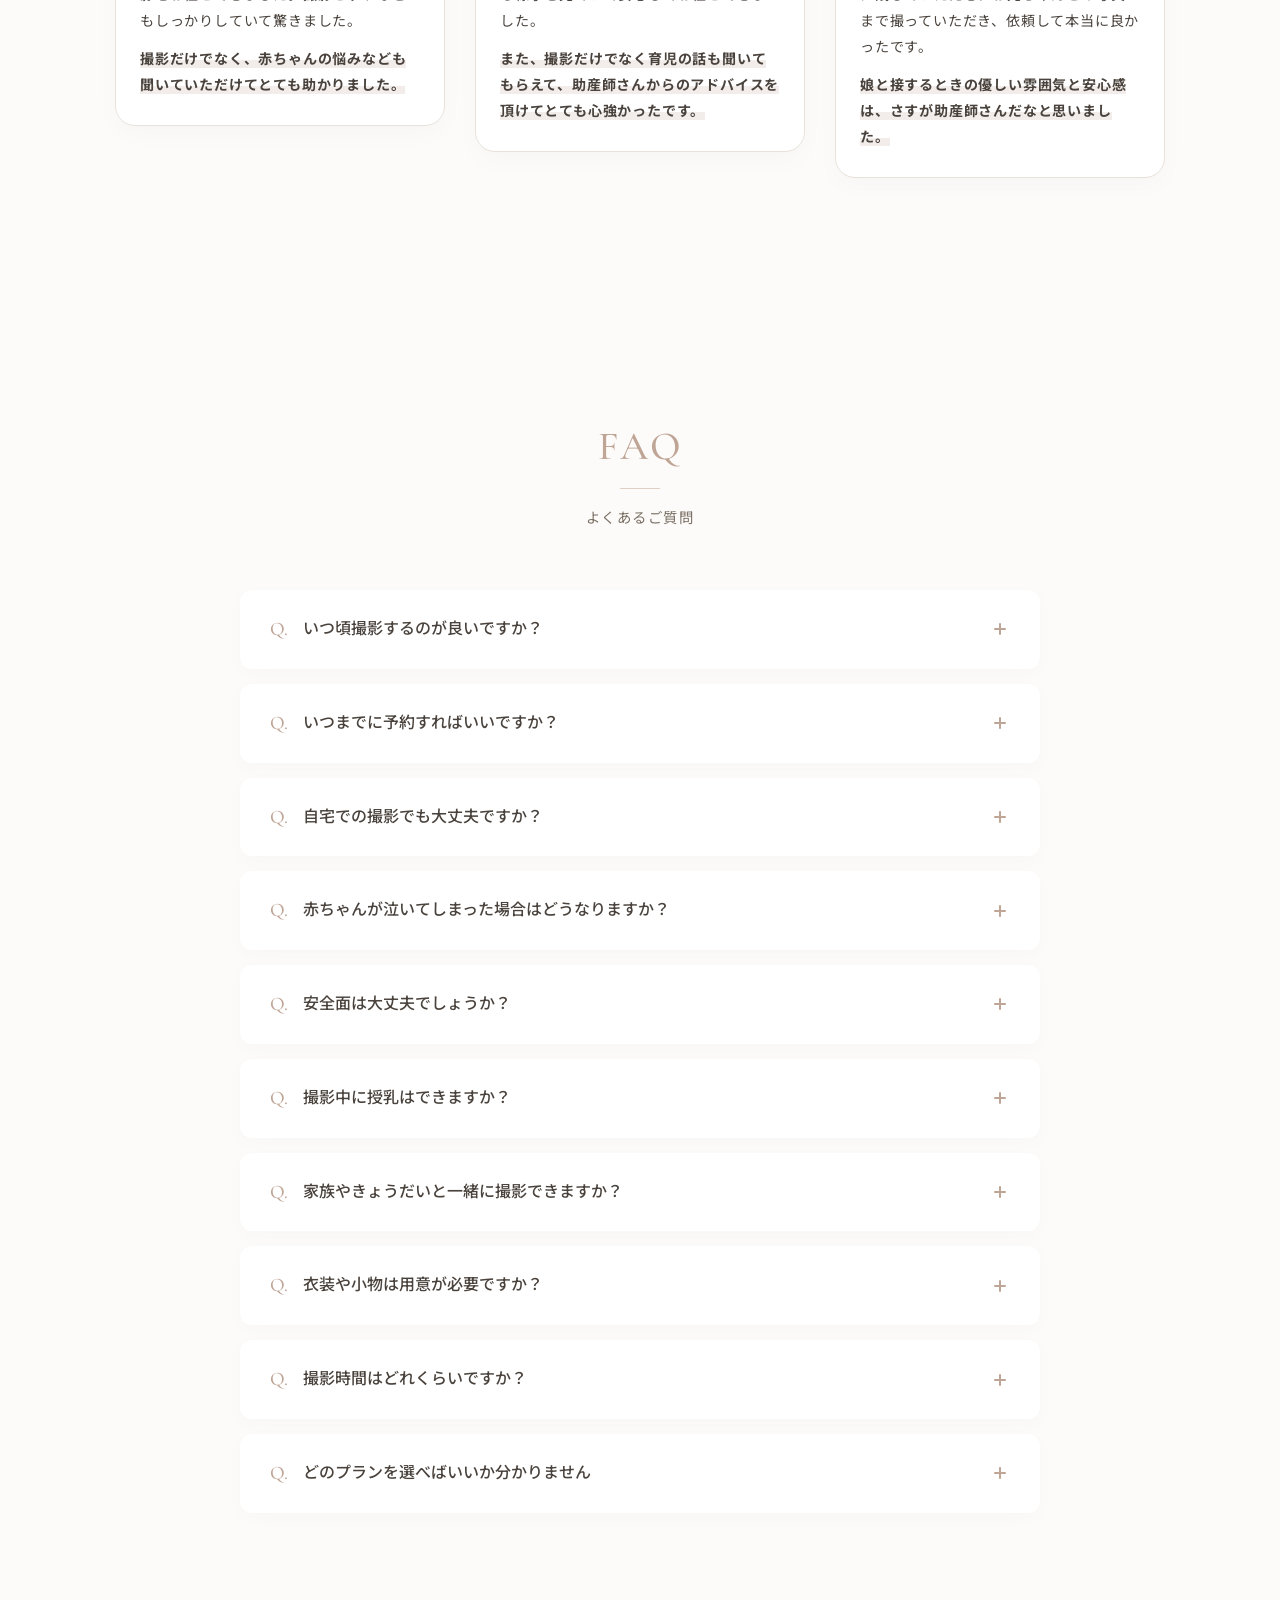
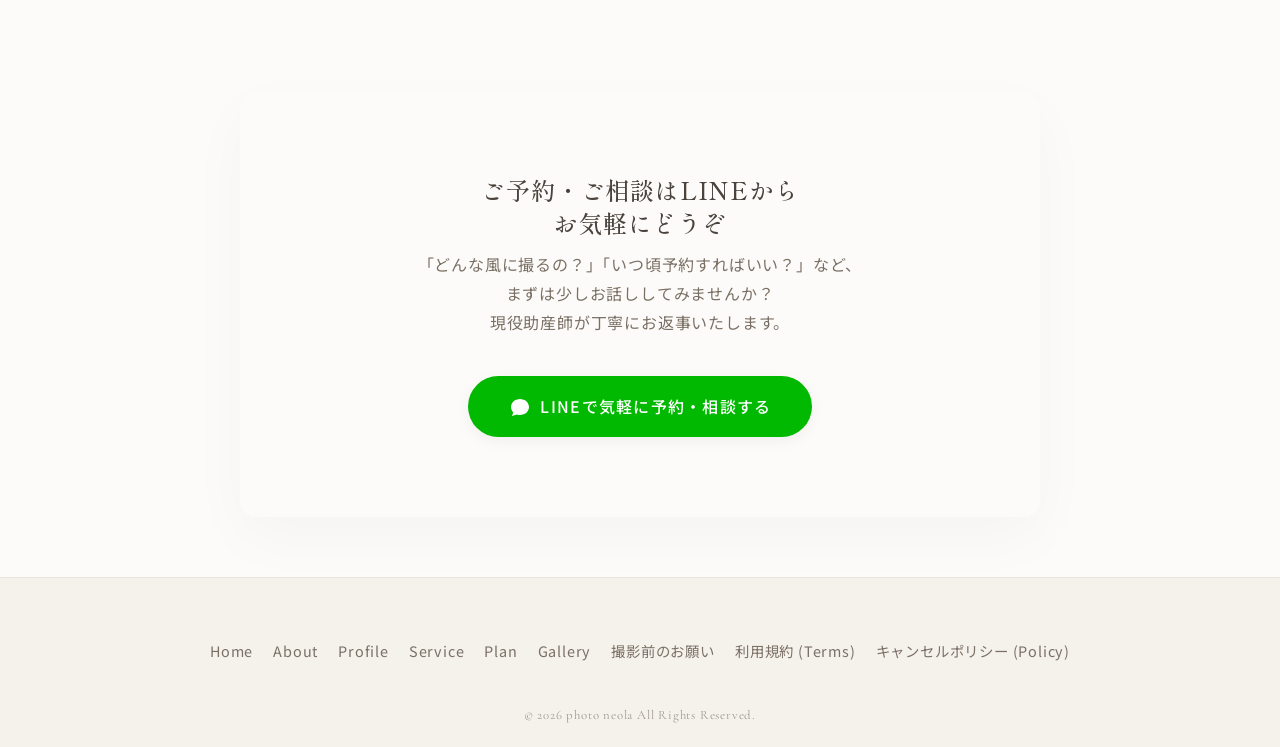
==== commit 05ade205: "Simplify plan card details" ====
--- a/index.html
+++ b/index.html
@@ -265,7 +265,6 @@
                     <li>2パターン（おくるみのみ）</li>
                     <li>10〜15カット納品</li>
                     <li>アートレタッチ 2枚</li>
-                    <li>家族撮影付き</li>
                 </ul>
                 <div class="pricing-target">
                     完全おまかせプラン<br>初めてで不安な方におすすめ
@@ -282,8 +281,6 @@
                     <li>3パターン</li>
                     <li>30カット納品</li>
                     <li>アートレタッチ 3枚</li>
-                    <li>家族撮影付き</li>
-                    <li>1パターンリクエストOK</li>
                 </ul>
                 <div class="pricing-target">
                     迷ったらこちら<br>きちんと残したい方におすすめ
@@ -299,8 +296,6 @@
                     <li>4パターン</li>
                     <li>50カット納品</li>
                     <li>アートレタッチ 5枚</li>
-                    <li>家族撮影付き</li>
-                    <li>全パターンリクエストOK</li>
                     <li class="feature-strong">生花付き（¥5,000相当）</li>
                 </ul>
                 <div class="pricing-target">
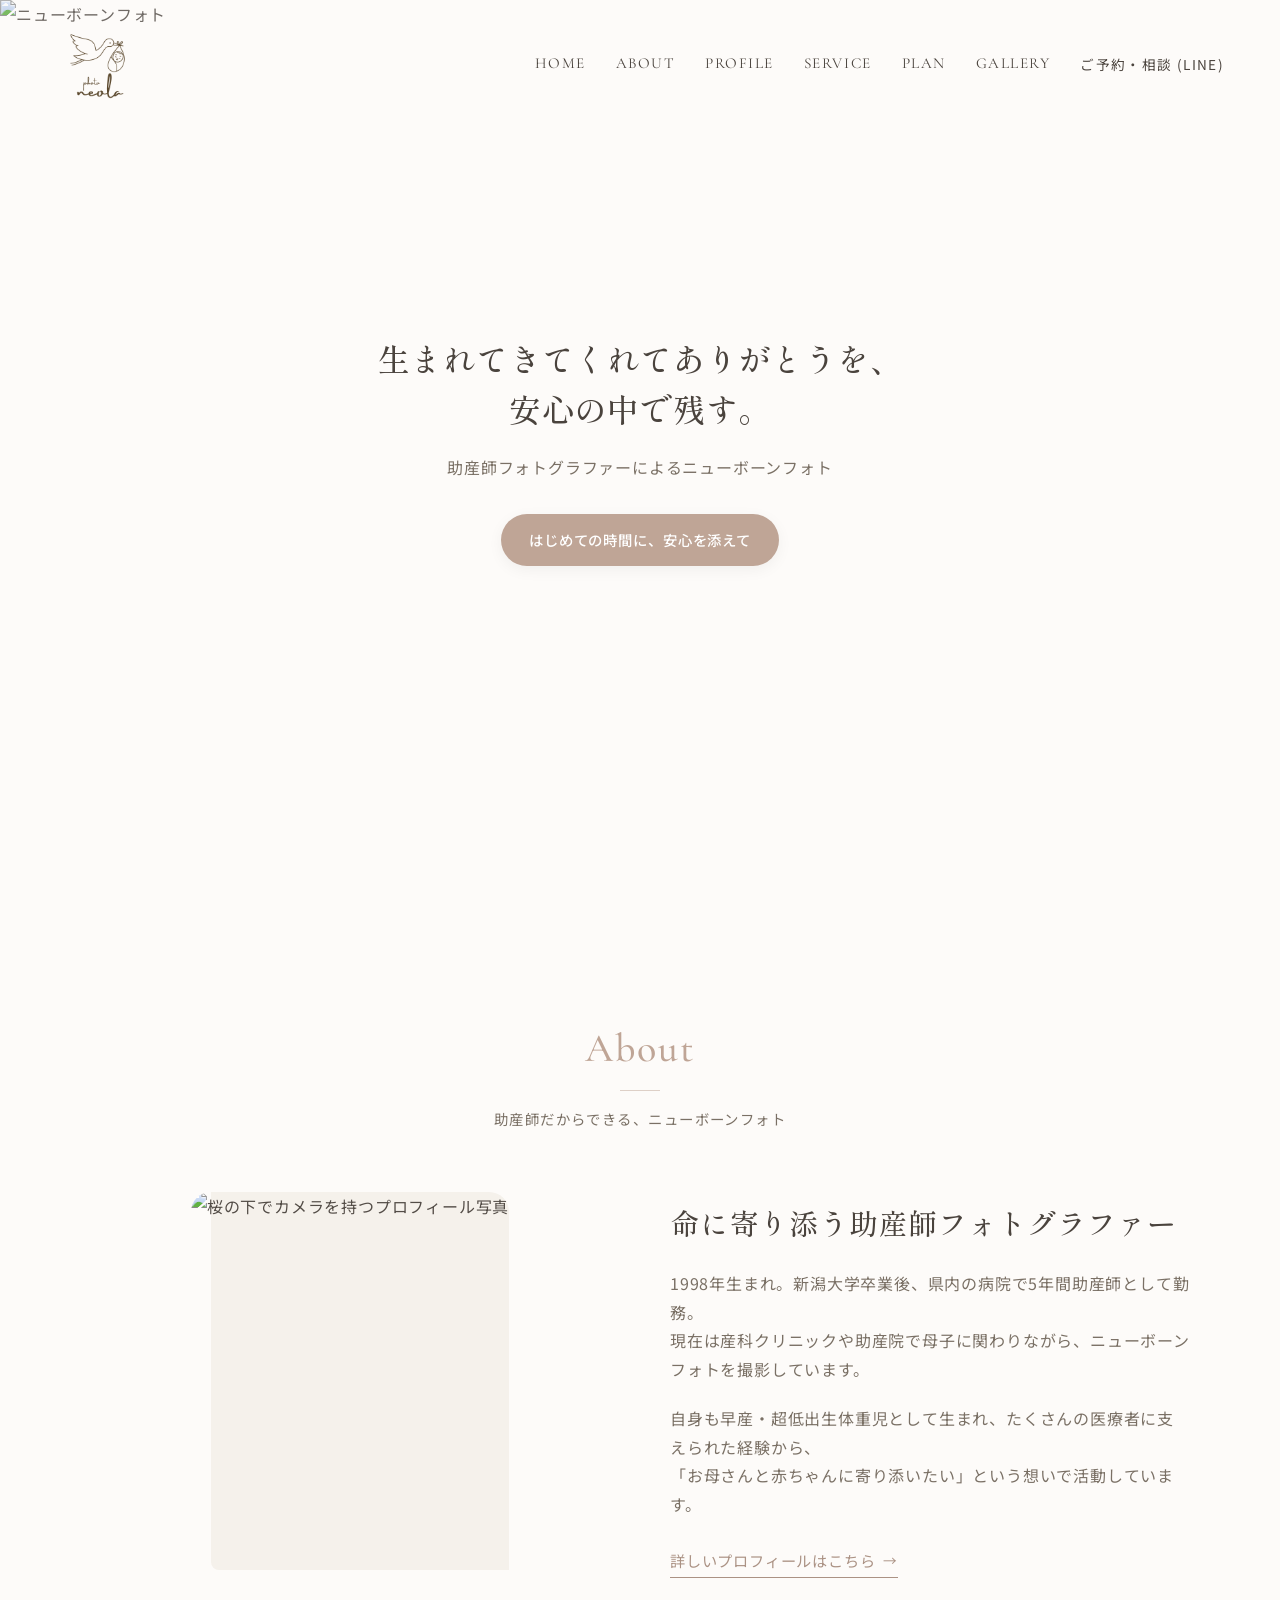
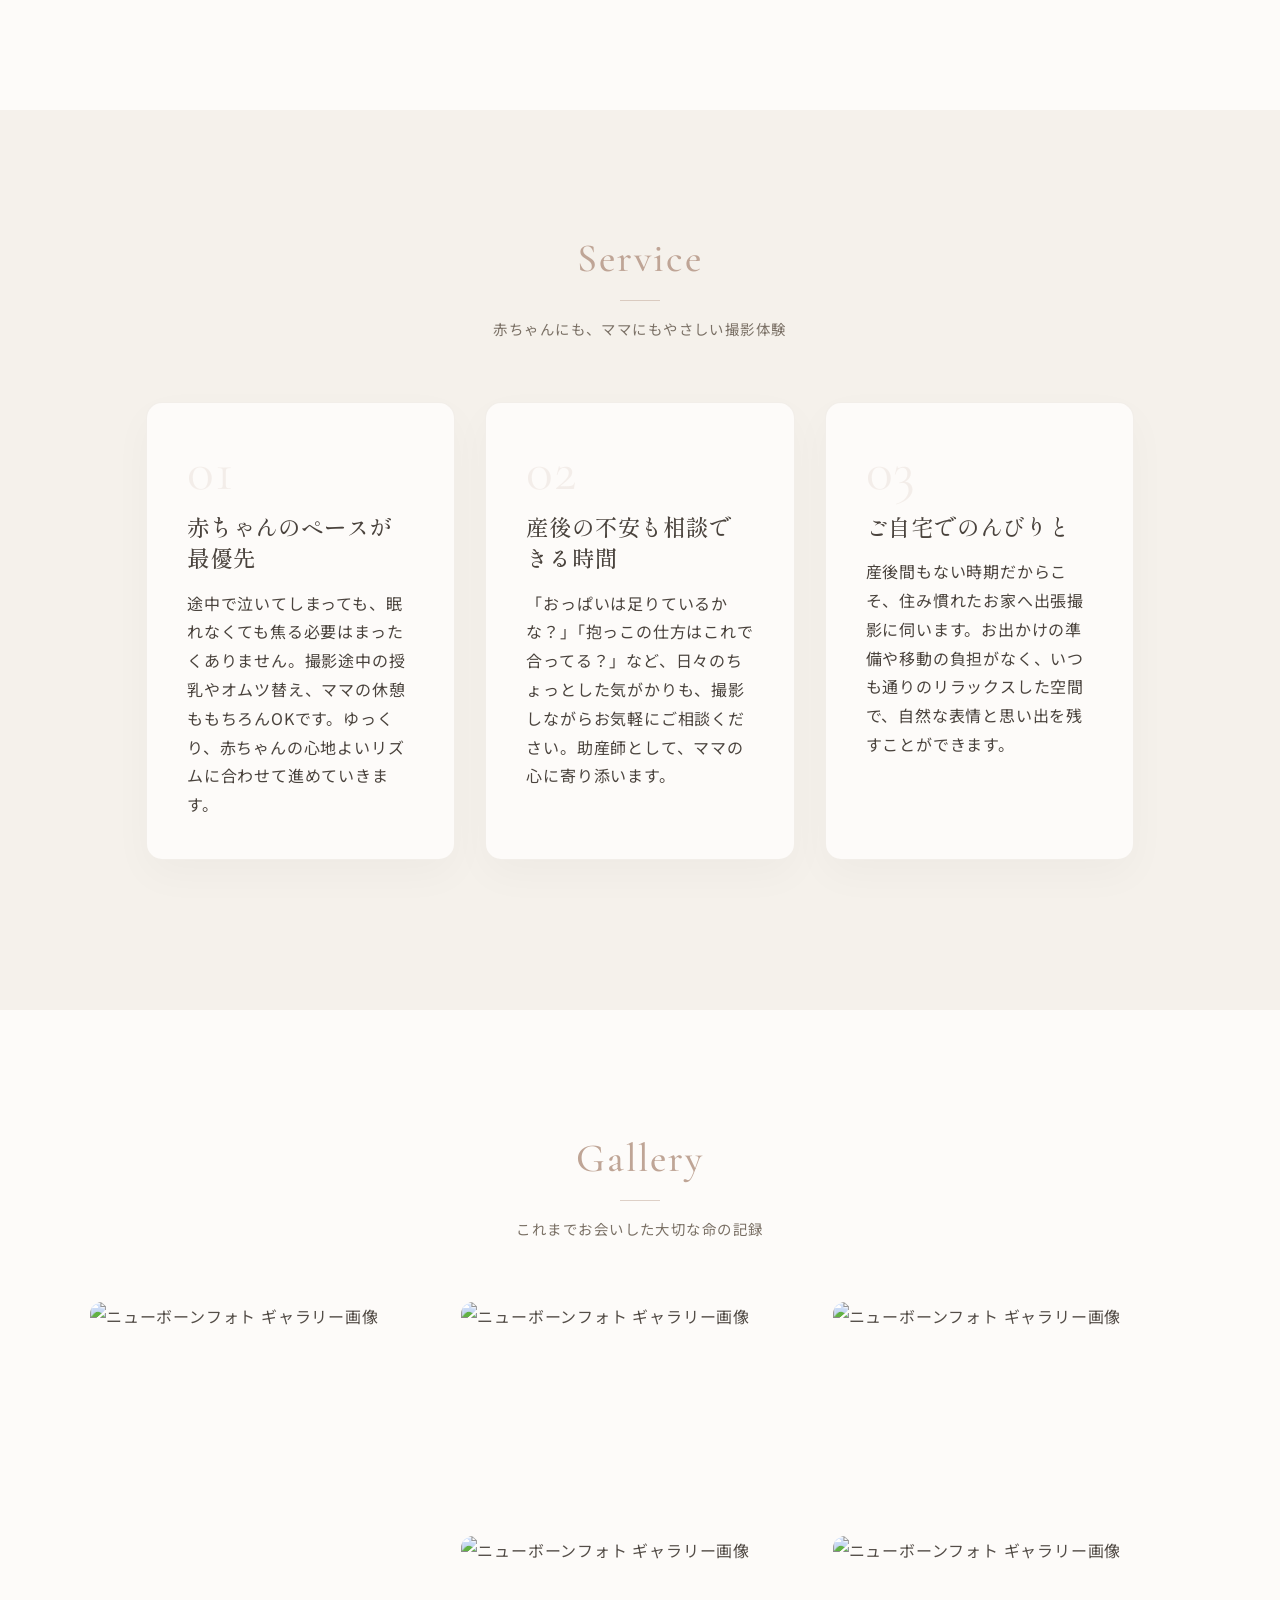
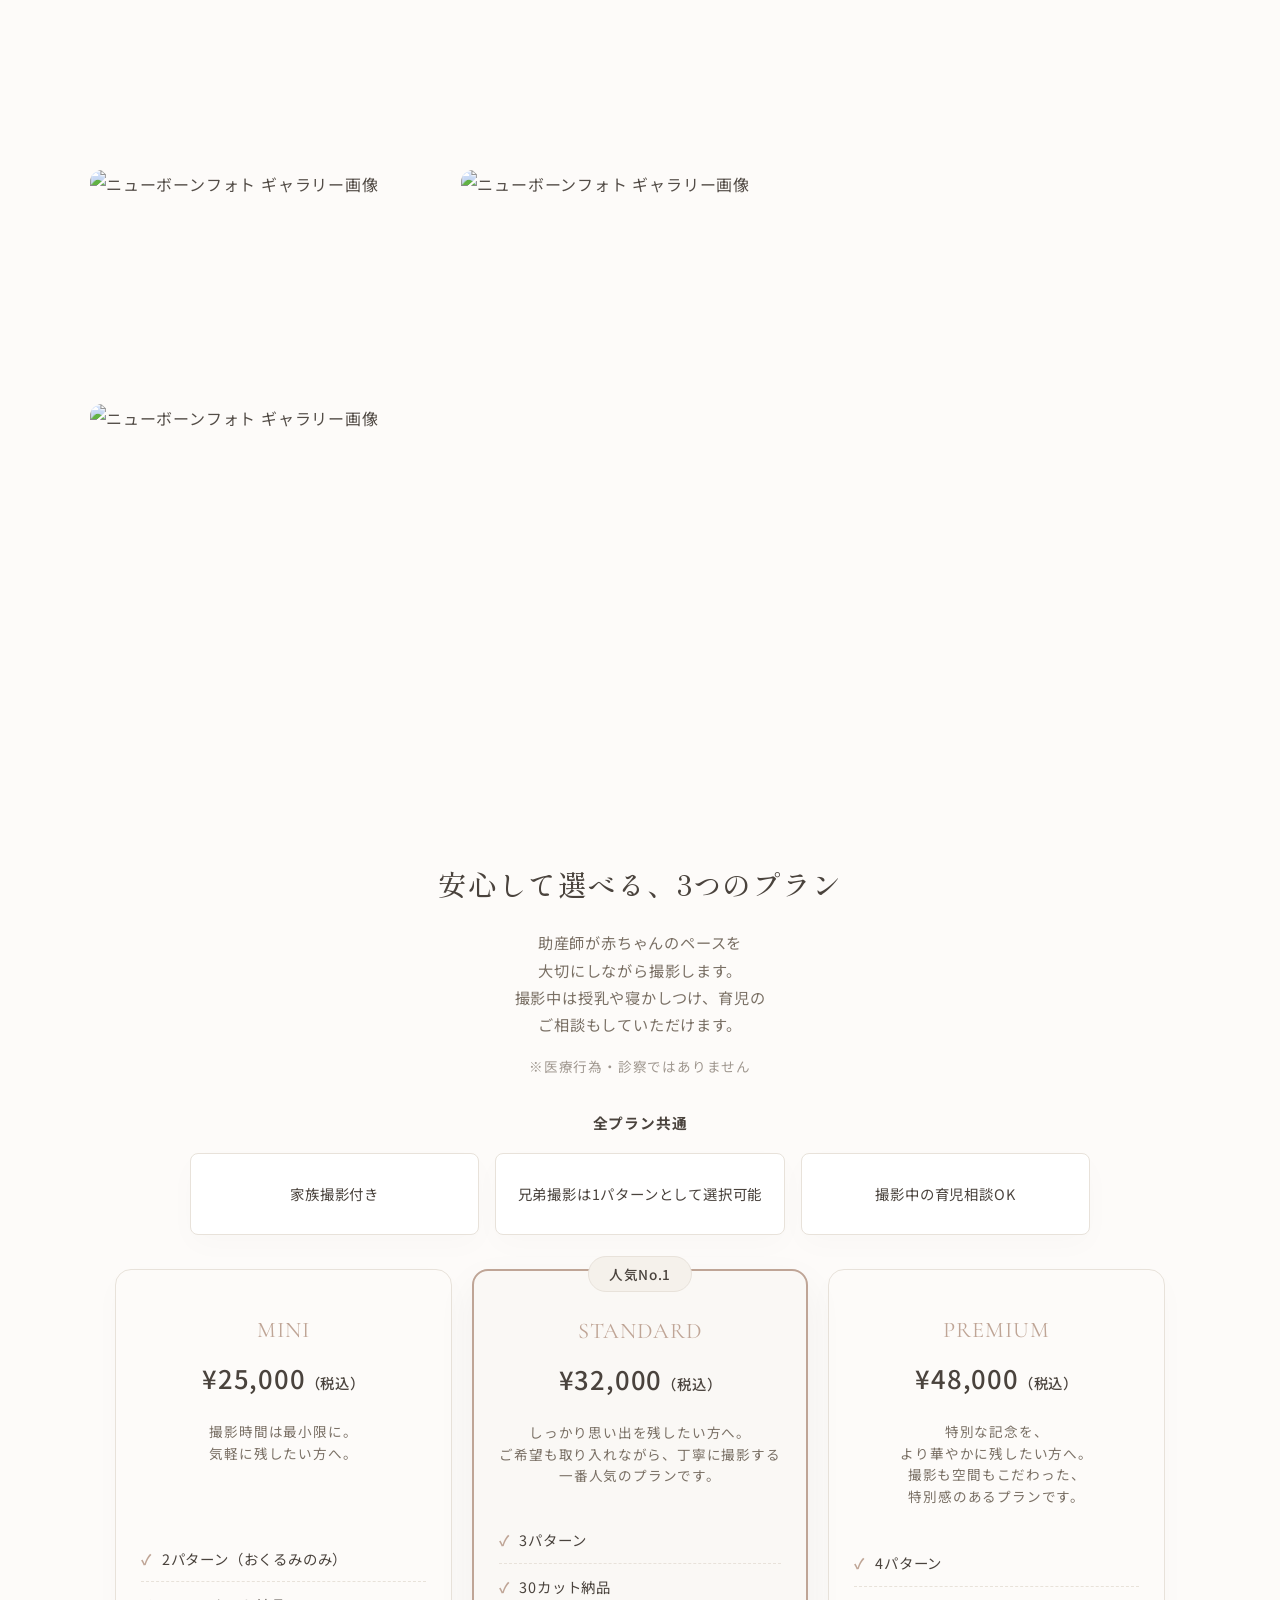
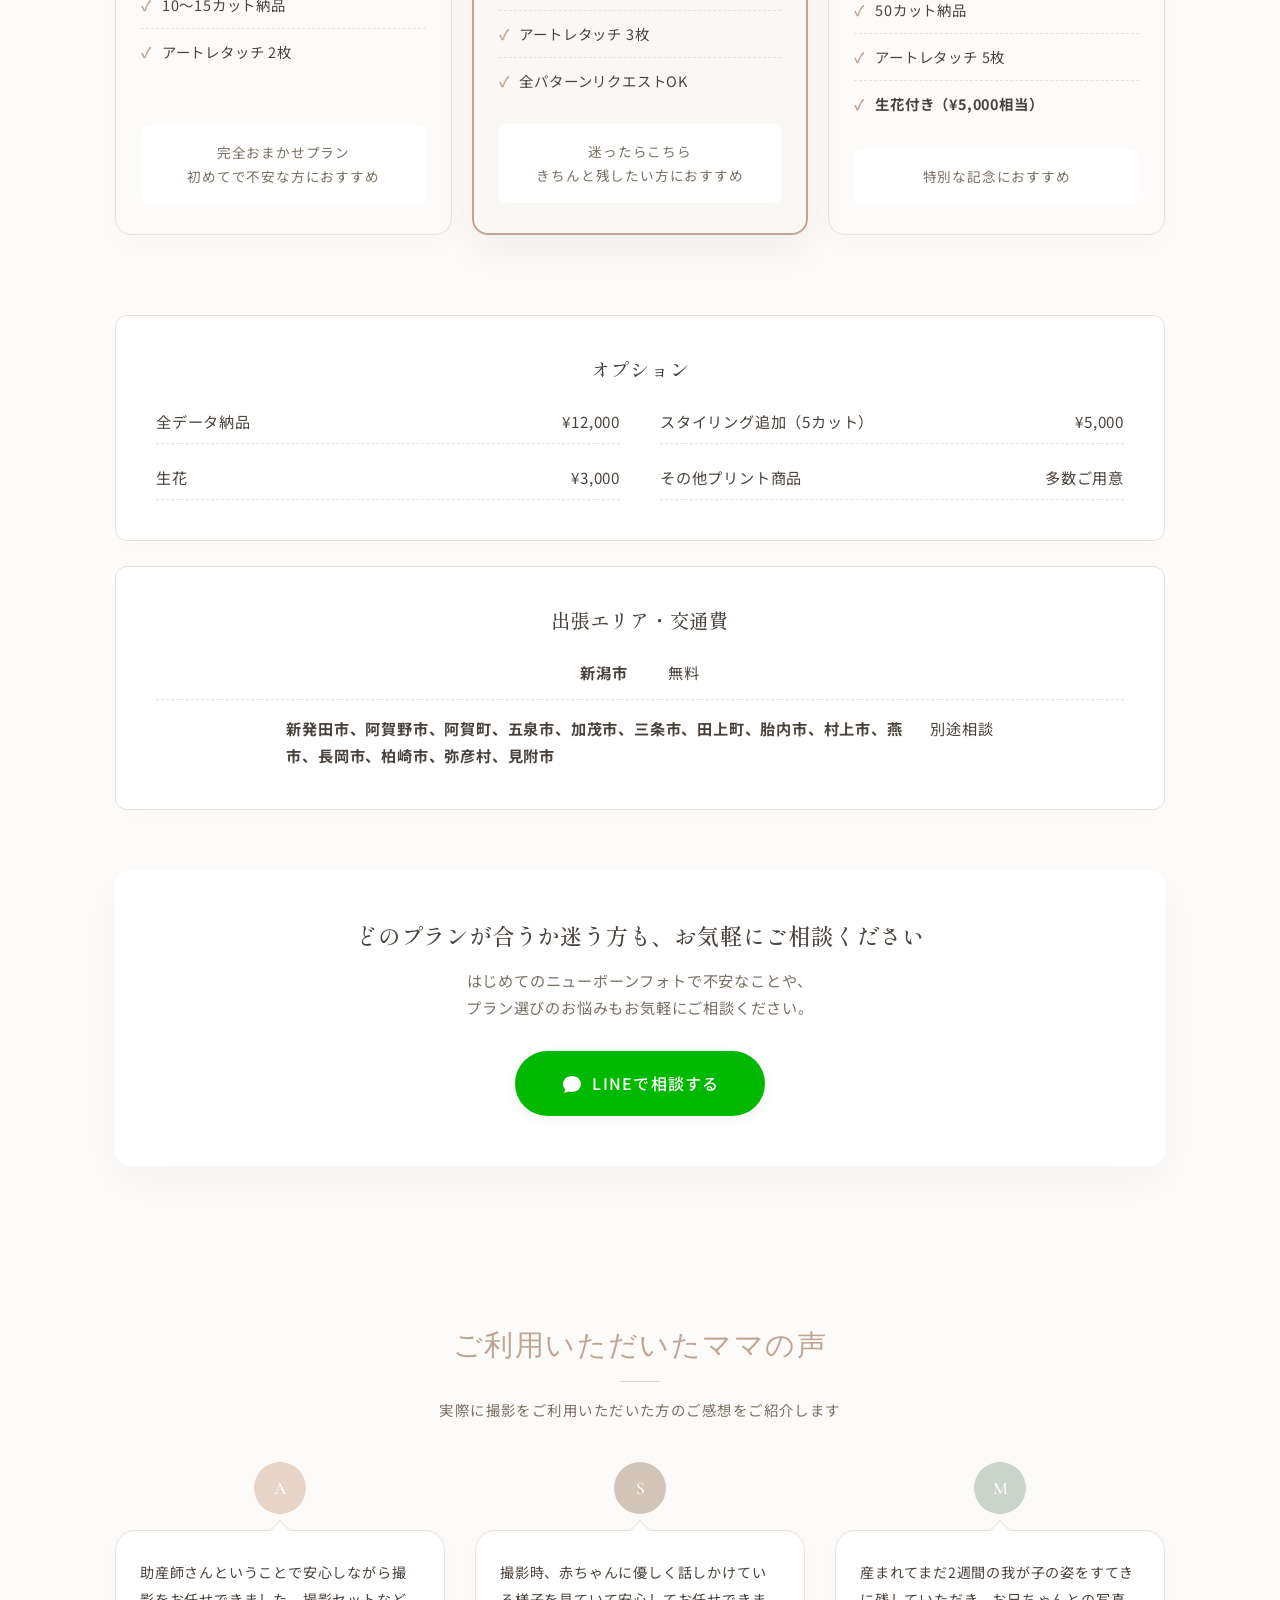
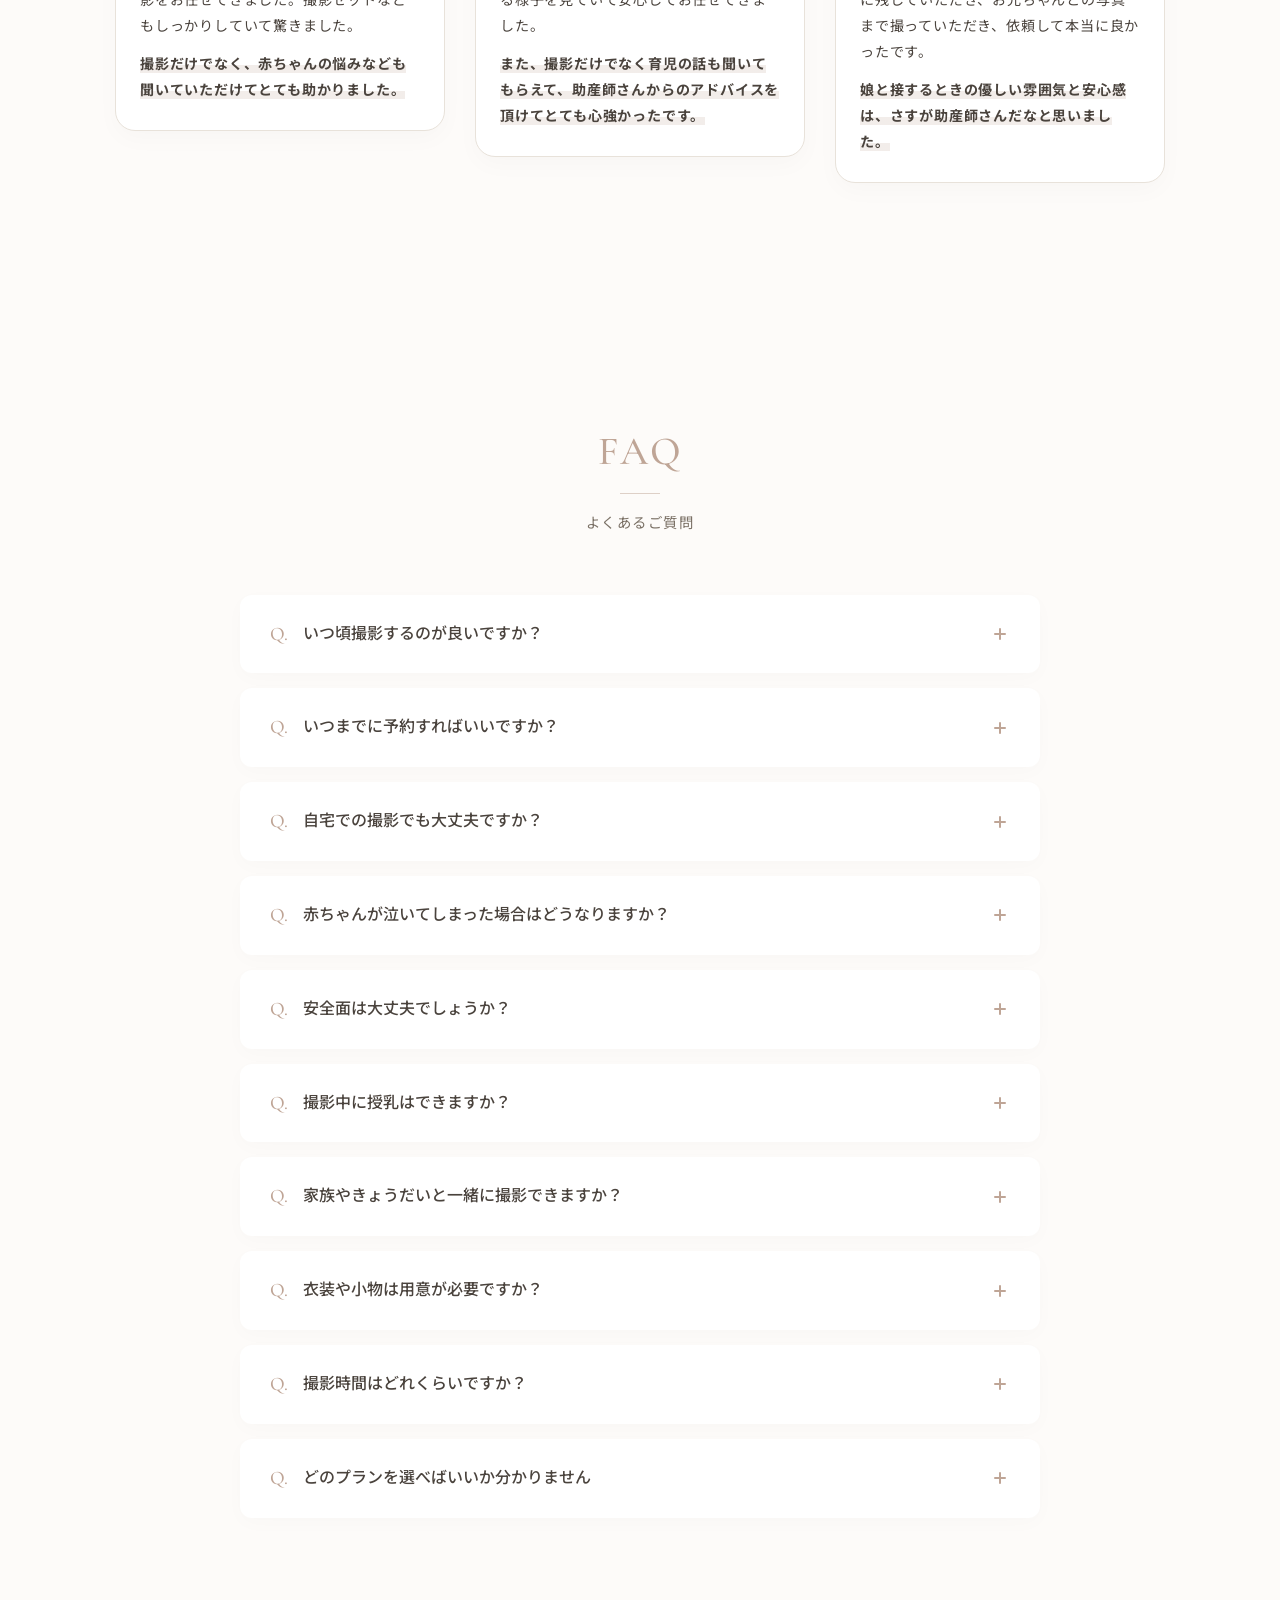
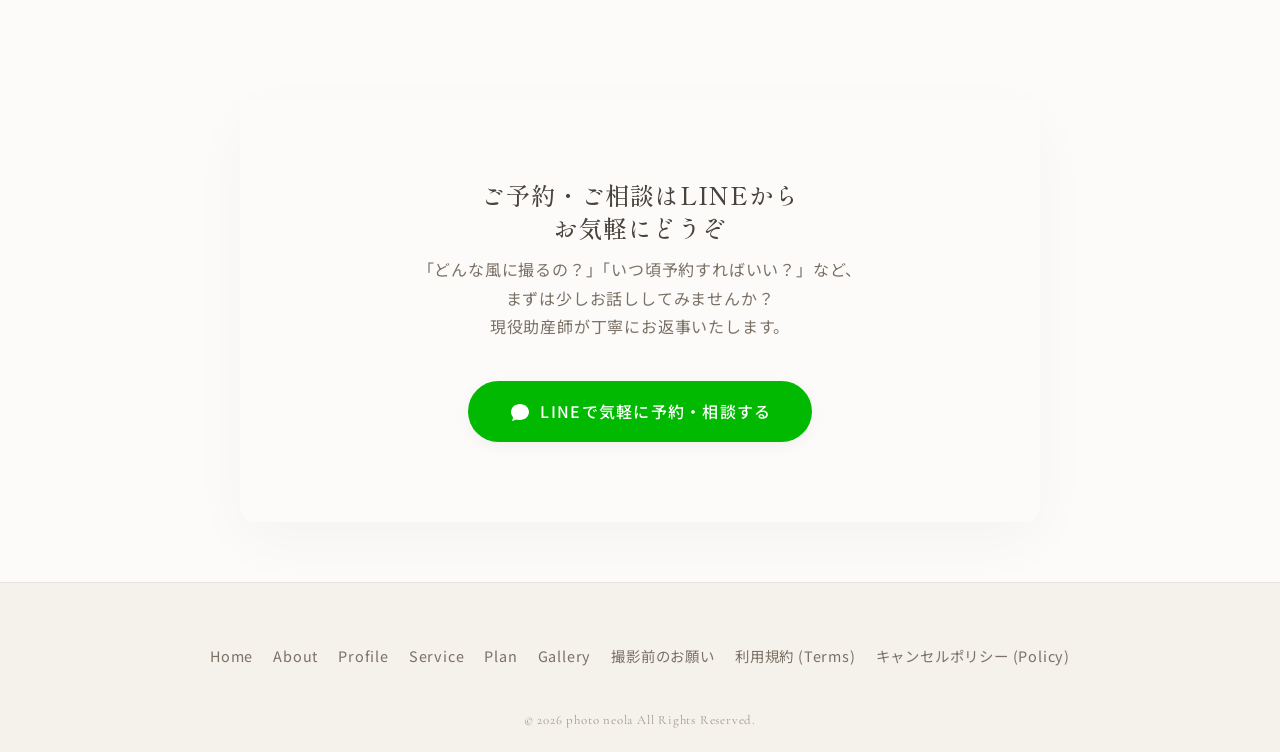
==== commit 2bfb2212: "Update standard plan request option" ====
--- a/index.html
+++ b/index.html
@@ -281,6 +281,7 @@
                     <li>3パターン</li>
                     <li>30カット納品</li>
                     <li>アートレタッチ 3枚</li>
+                    <li>全パターンリクエストOK</li>
                 </ul>
                 <div class="pricing-target">
                     迷ったらこちら<br>きちんと残したい方におすすめ
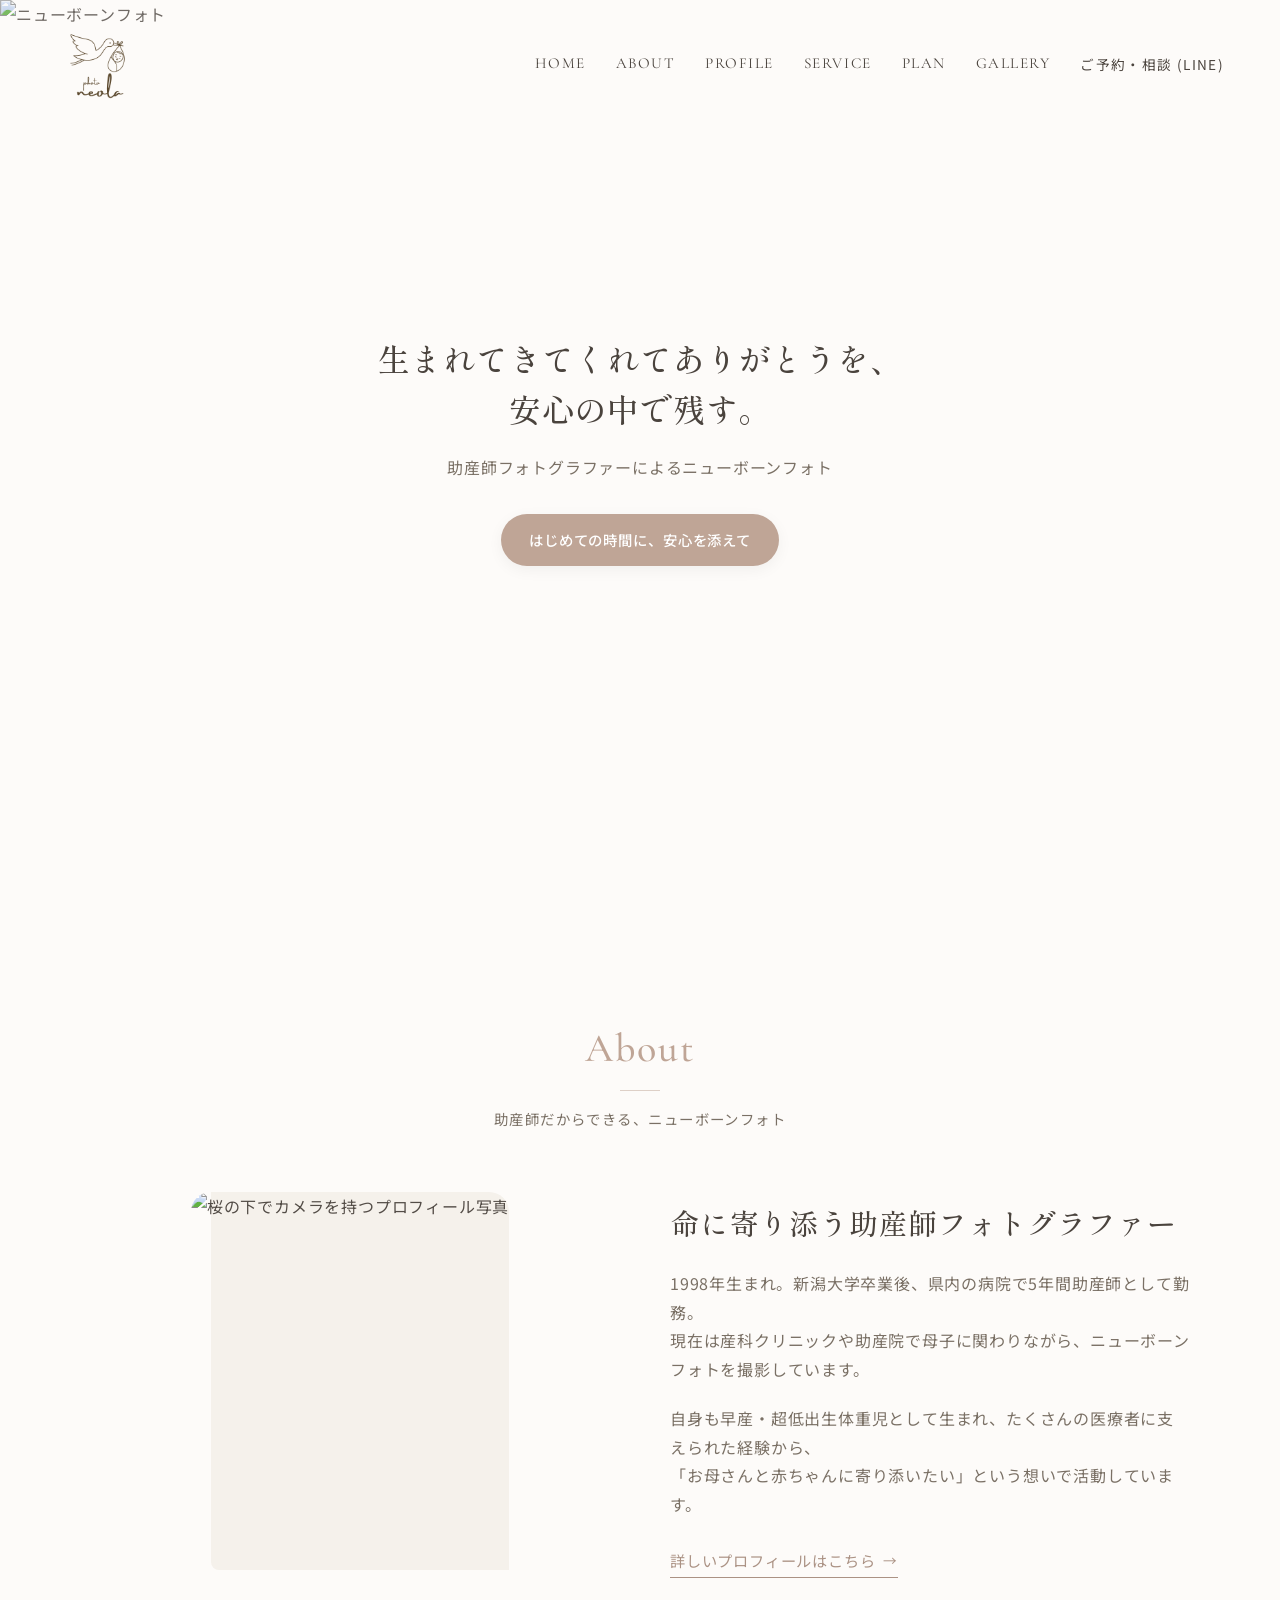
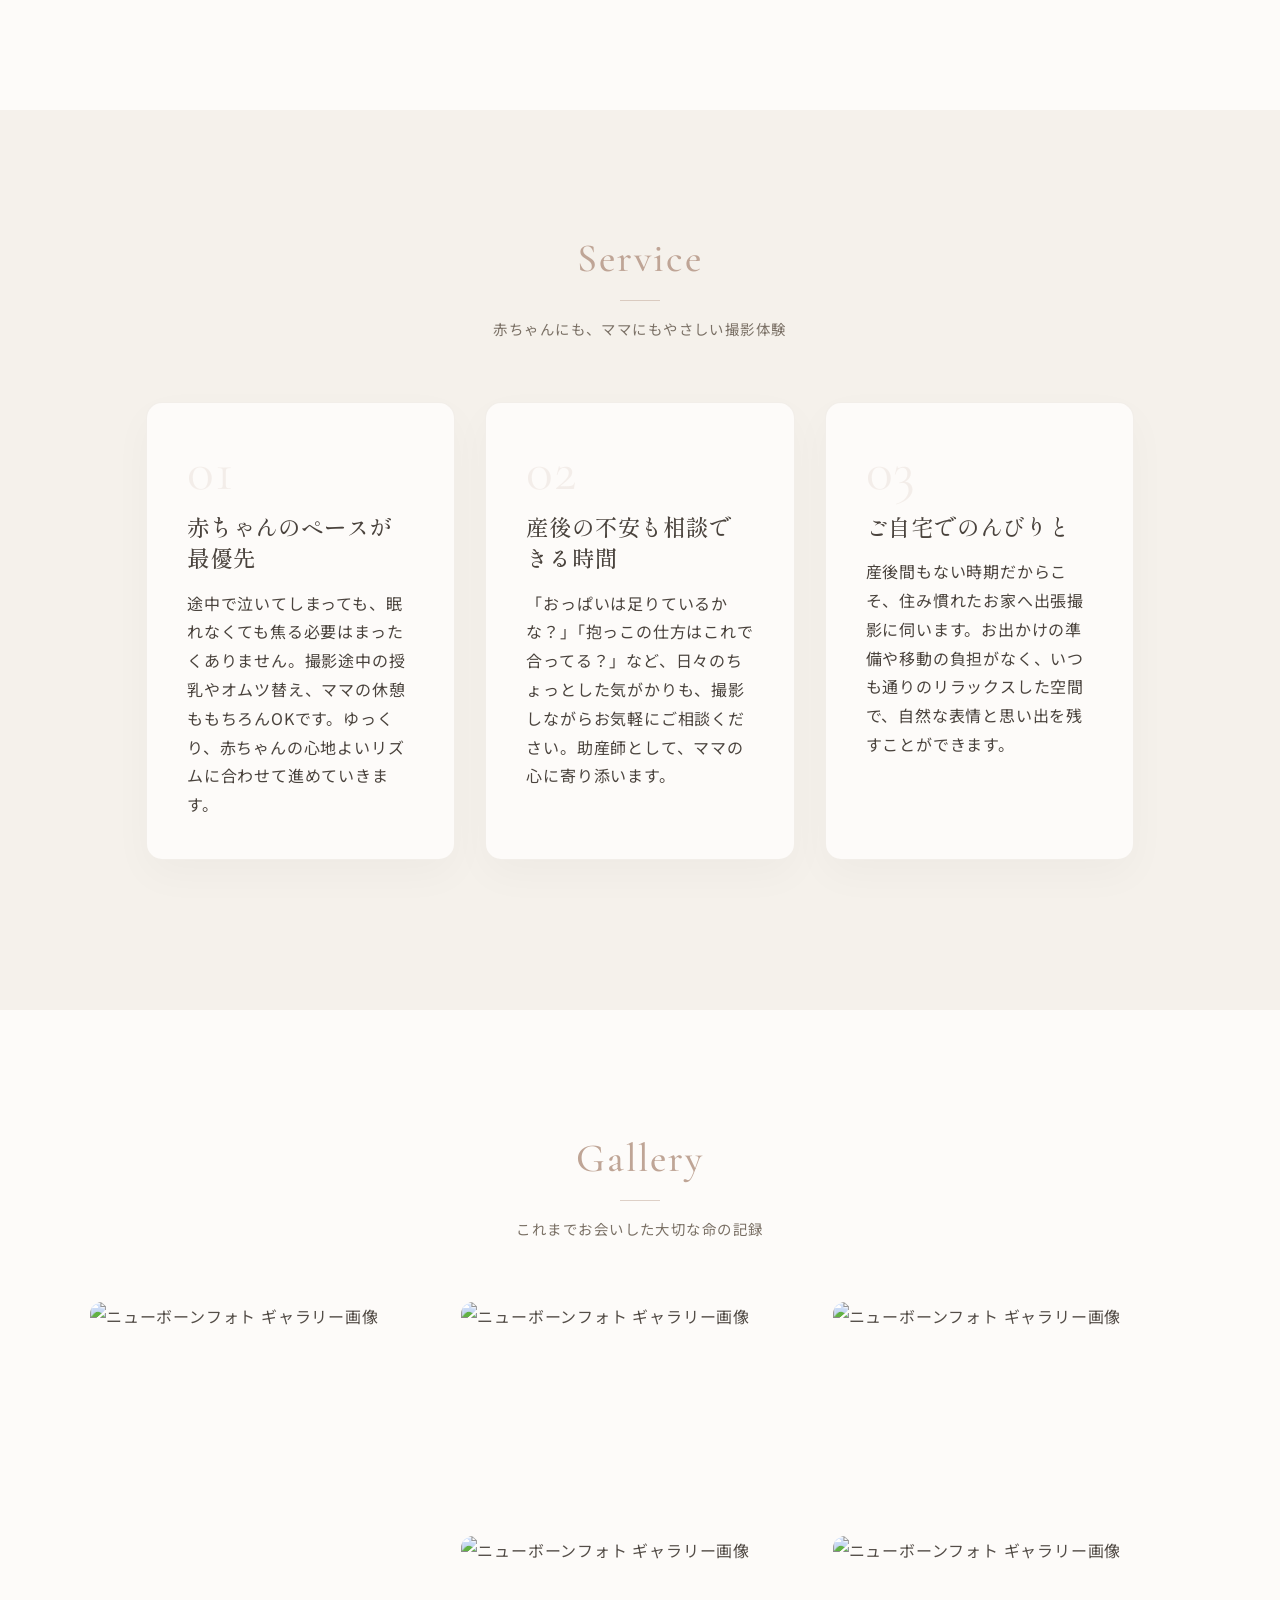
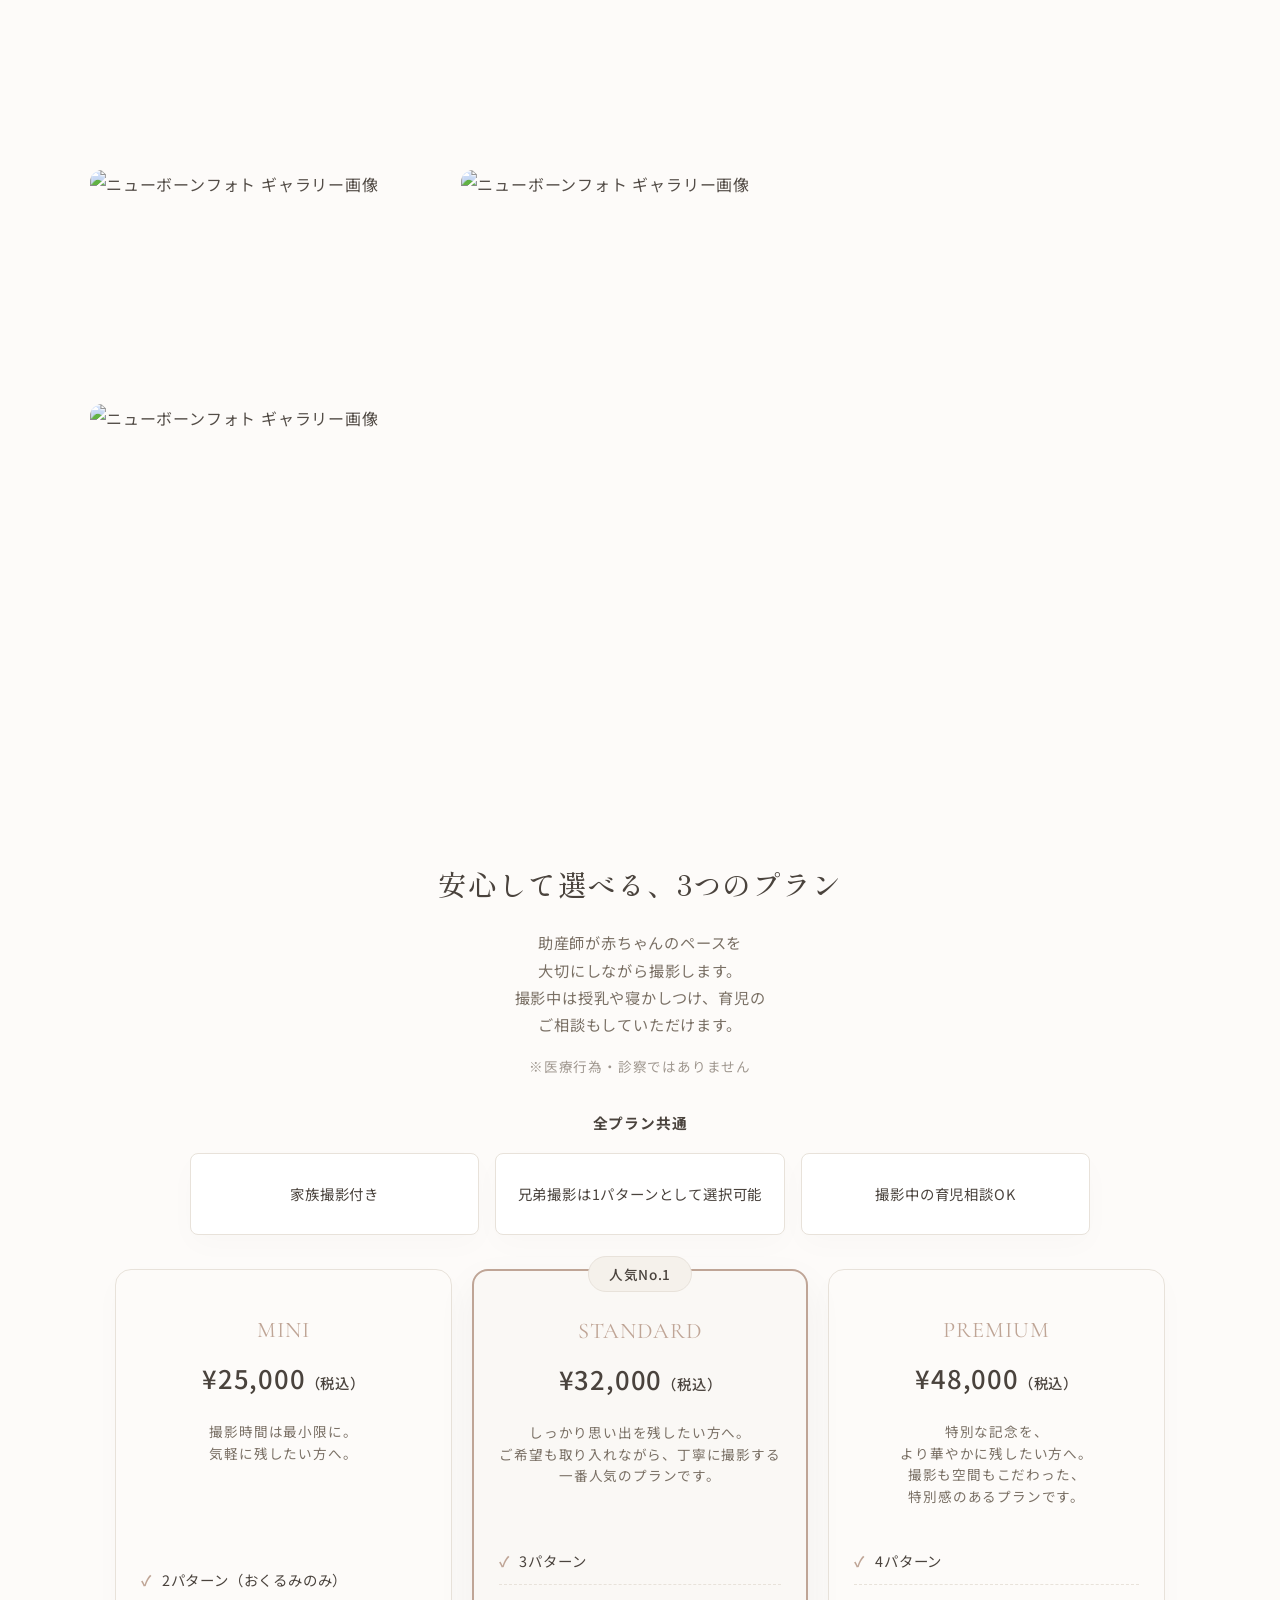
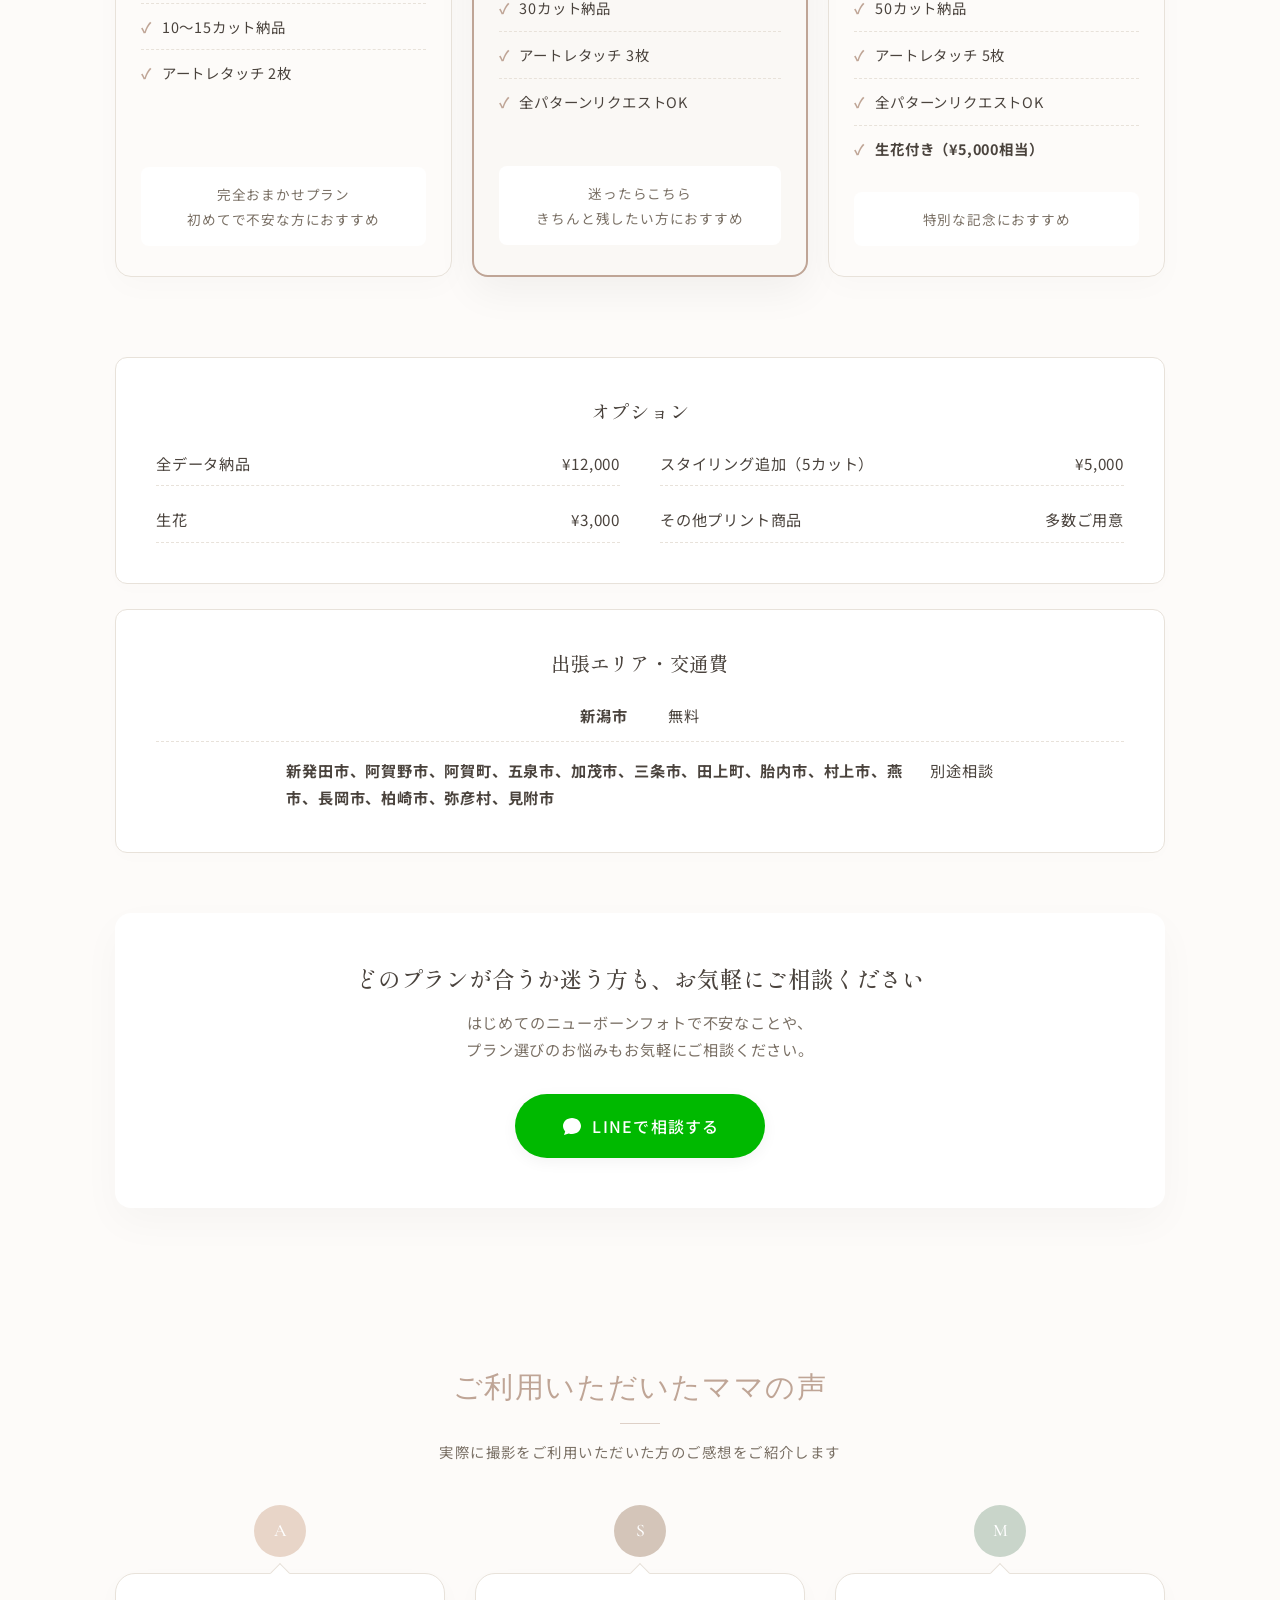
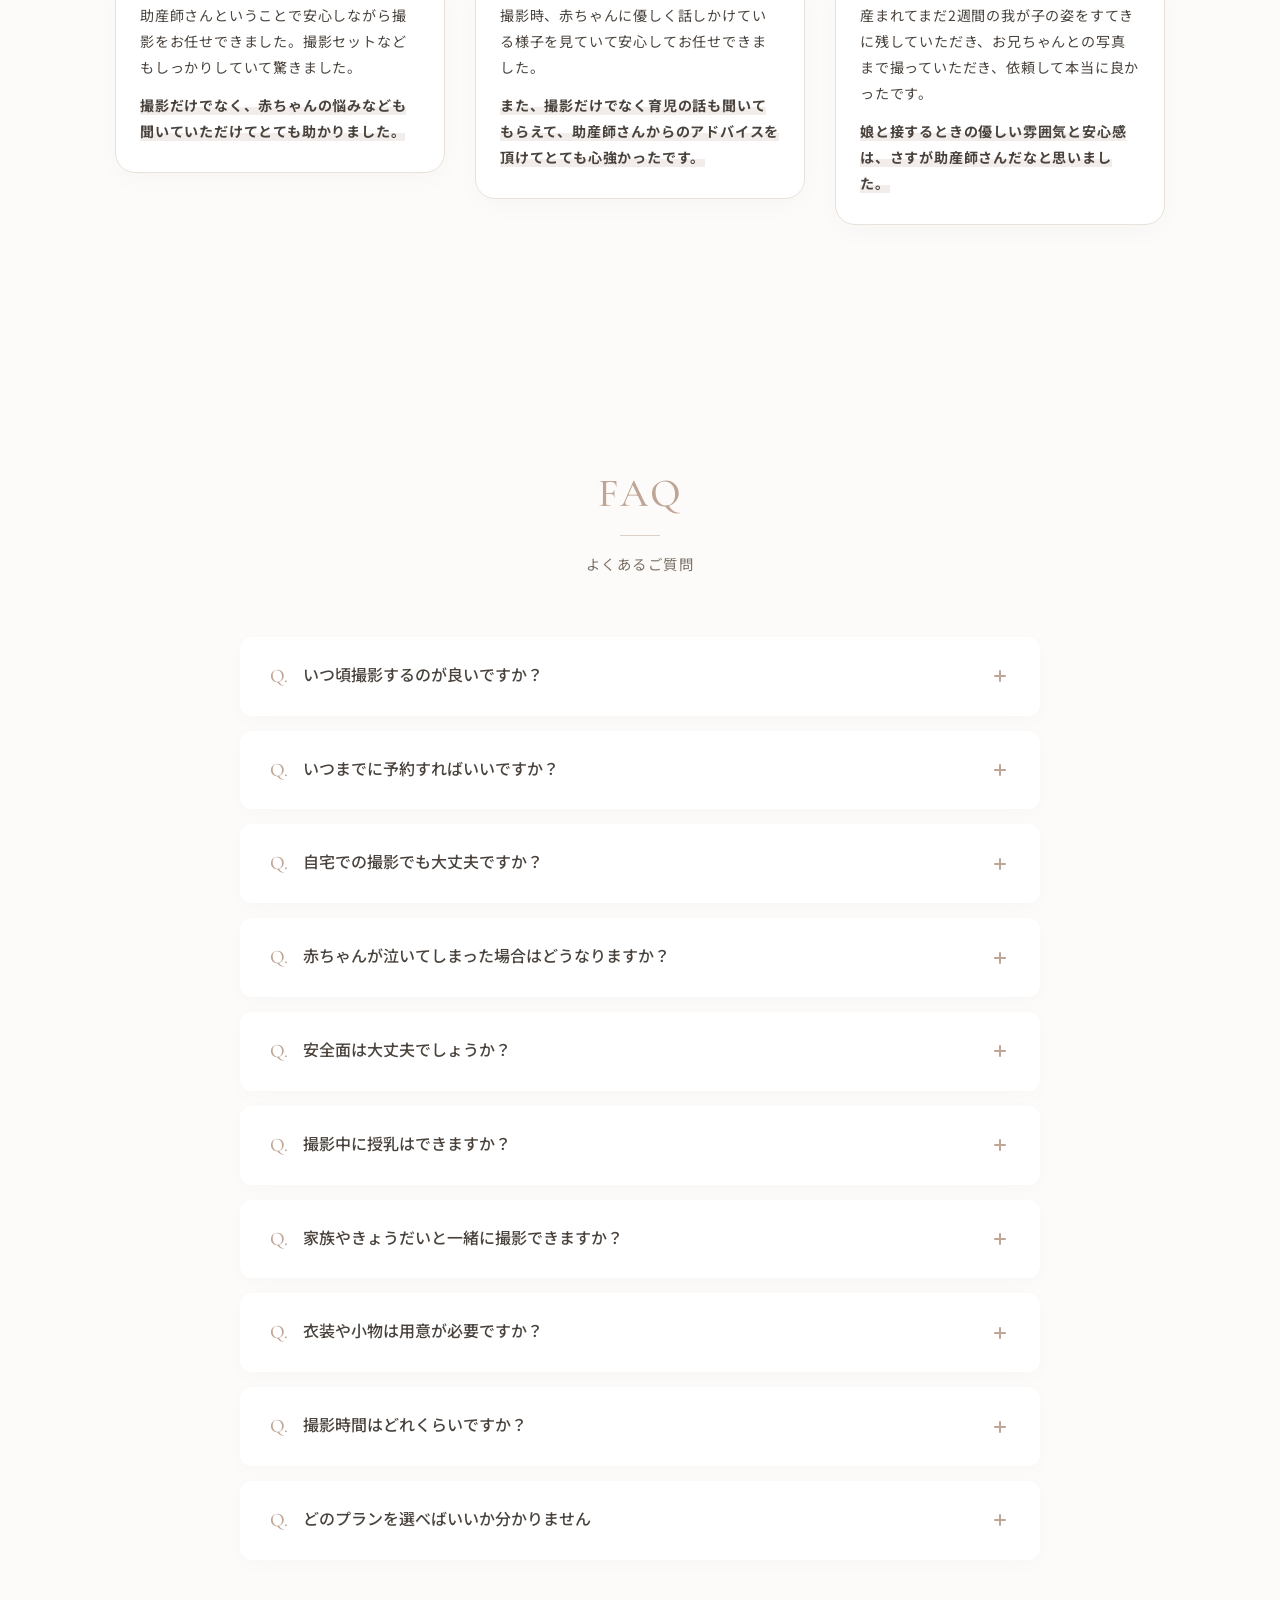
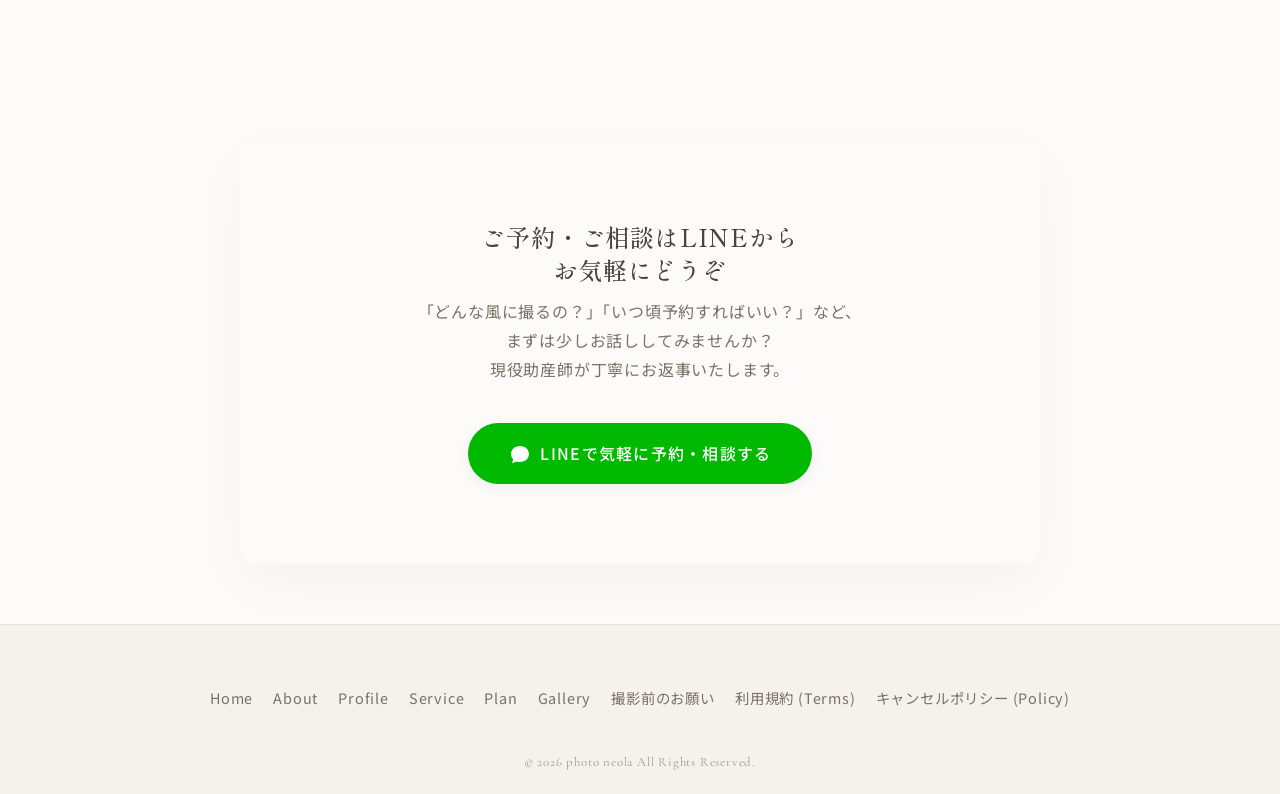
==== commit f8043e92: "Update premium plan request option" ====
--- a/index.html
+++ b/index.html
@@ -297,6 +297,7 @@
                     <li>4パターン</li>
                     <li>50カット納品</li>
                     <li>アートレタッチ 5枚</li>
+                    <li>全パターンリクエストOK</li>
                     <li class="feature-strong">生花付き（¥5,000相当）</li>
                 </ul>
                 <div class="pricing-target">
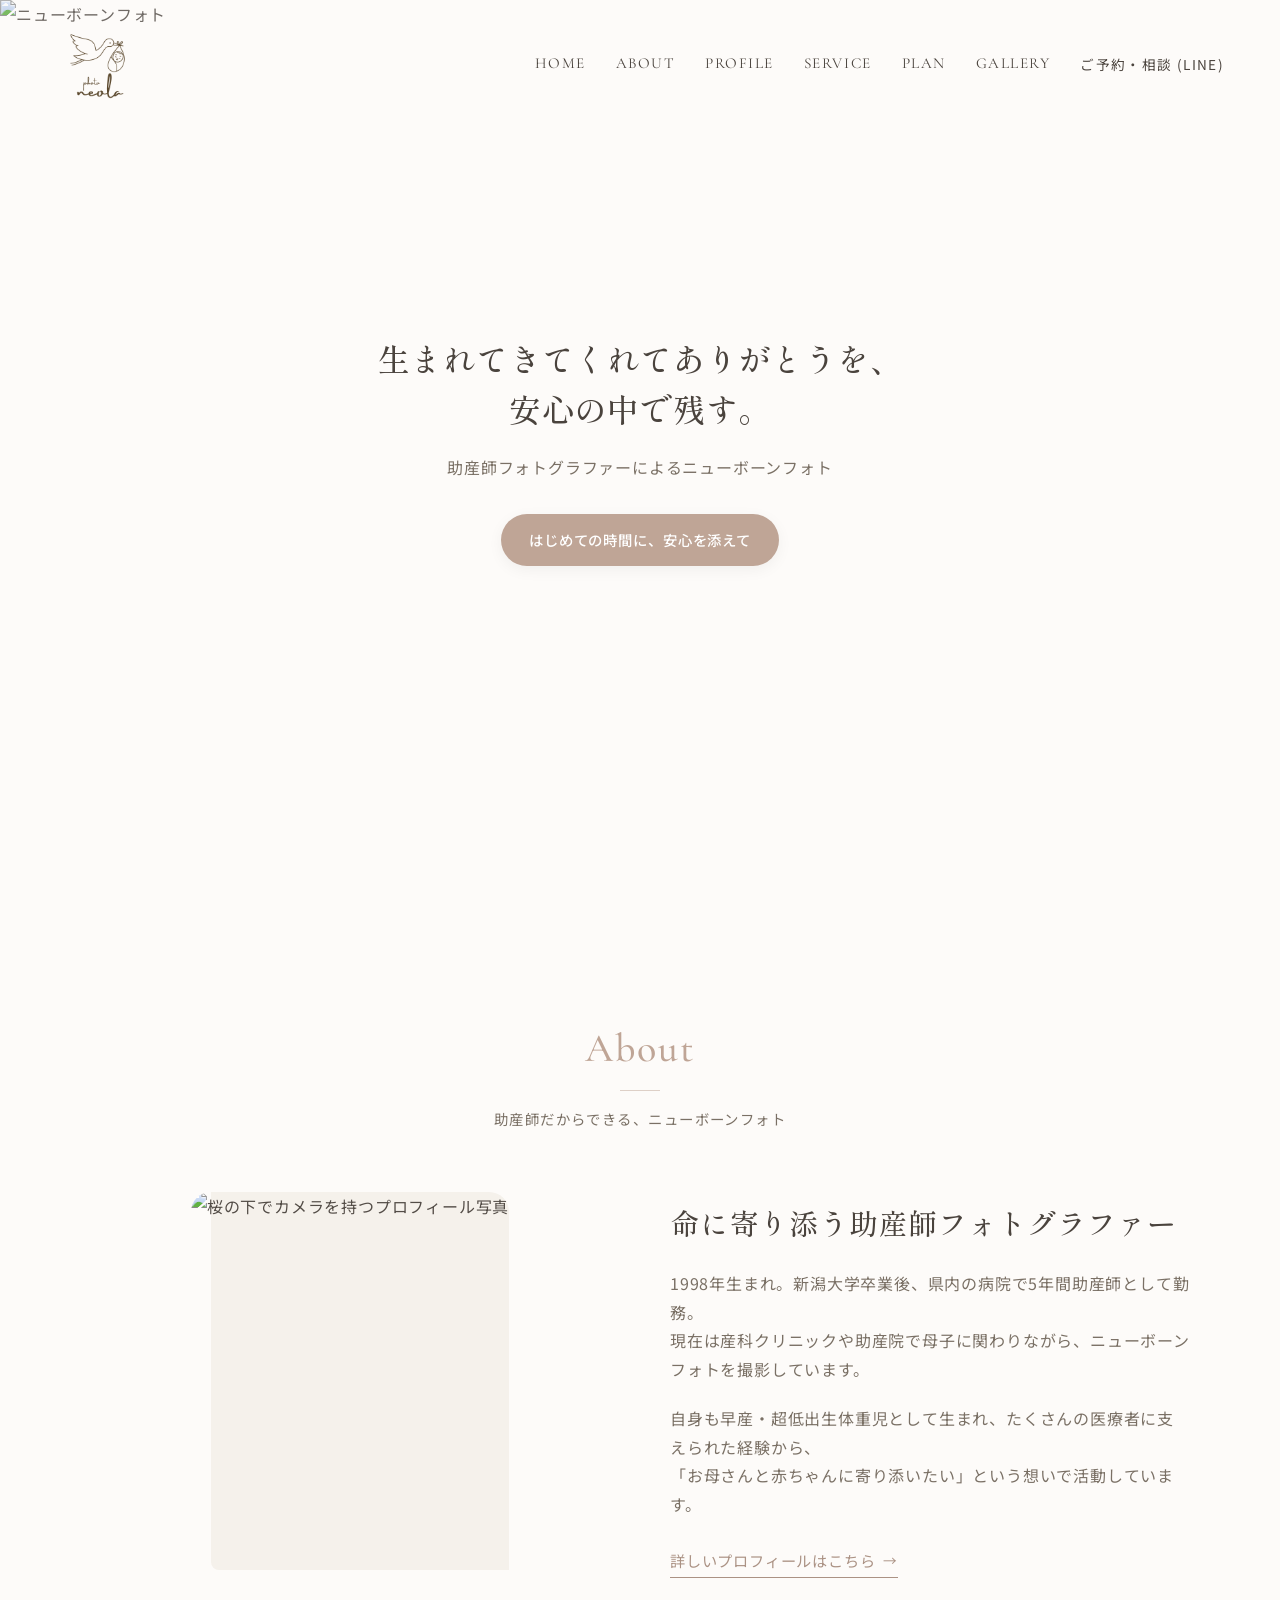
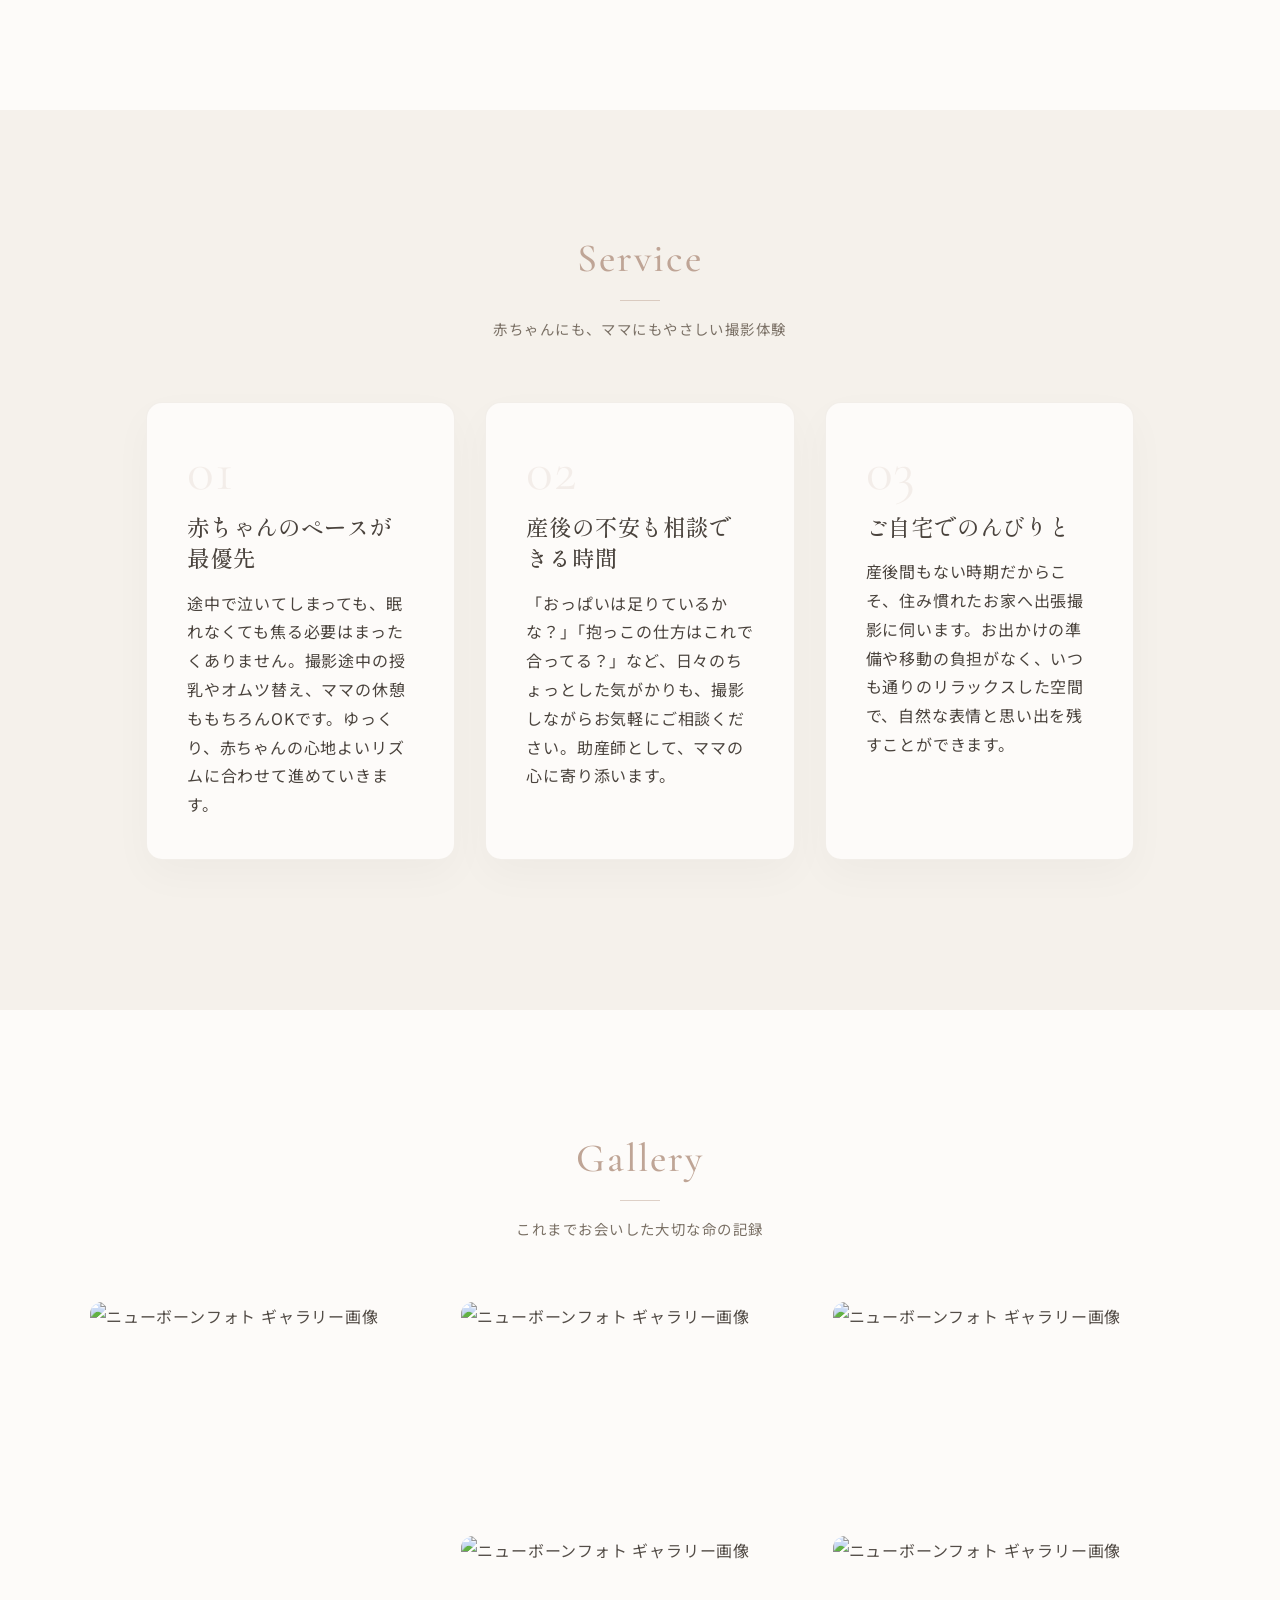
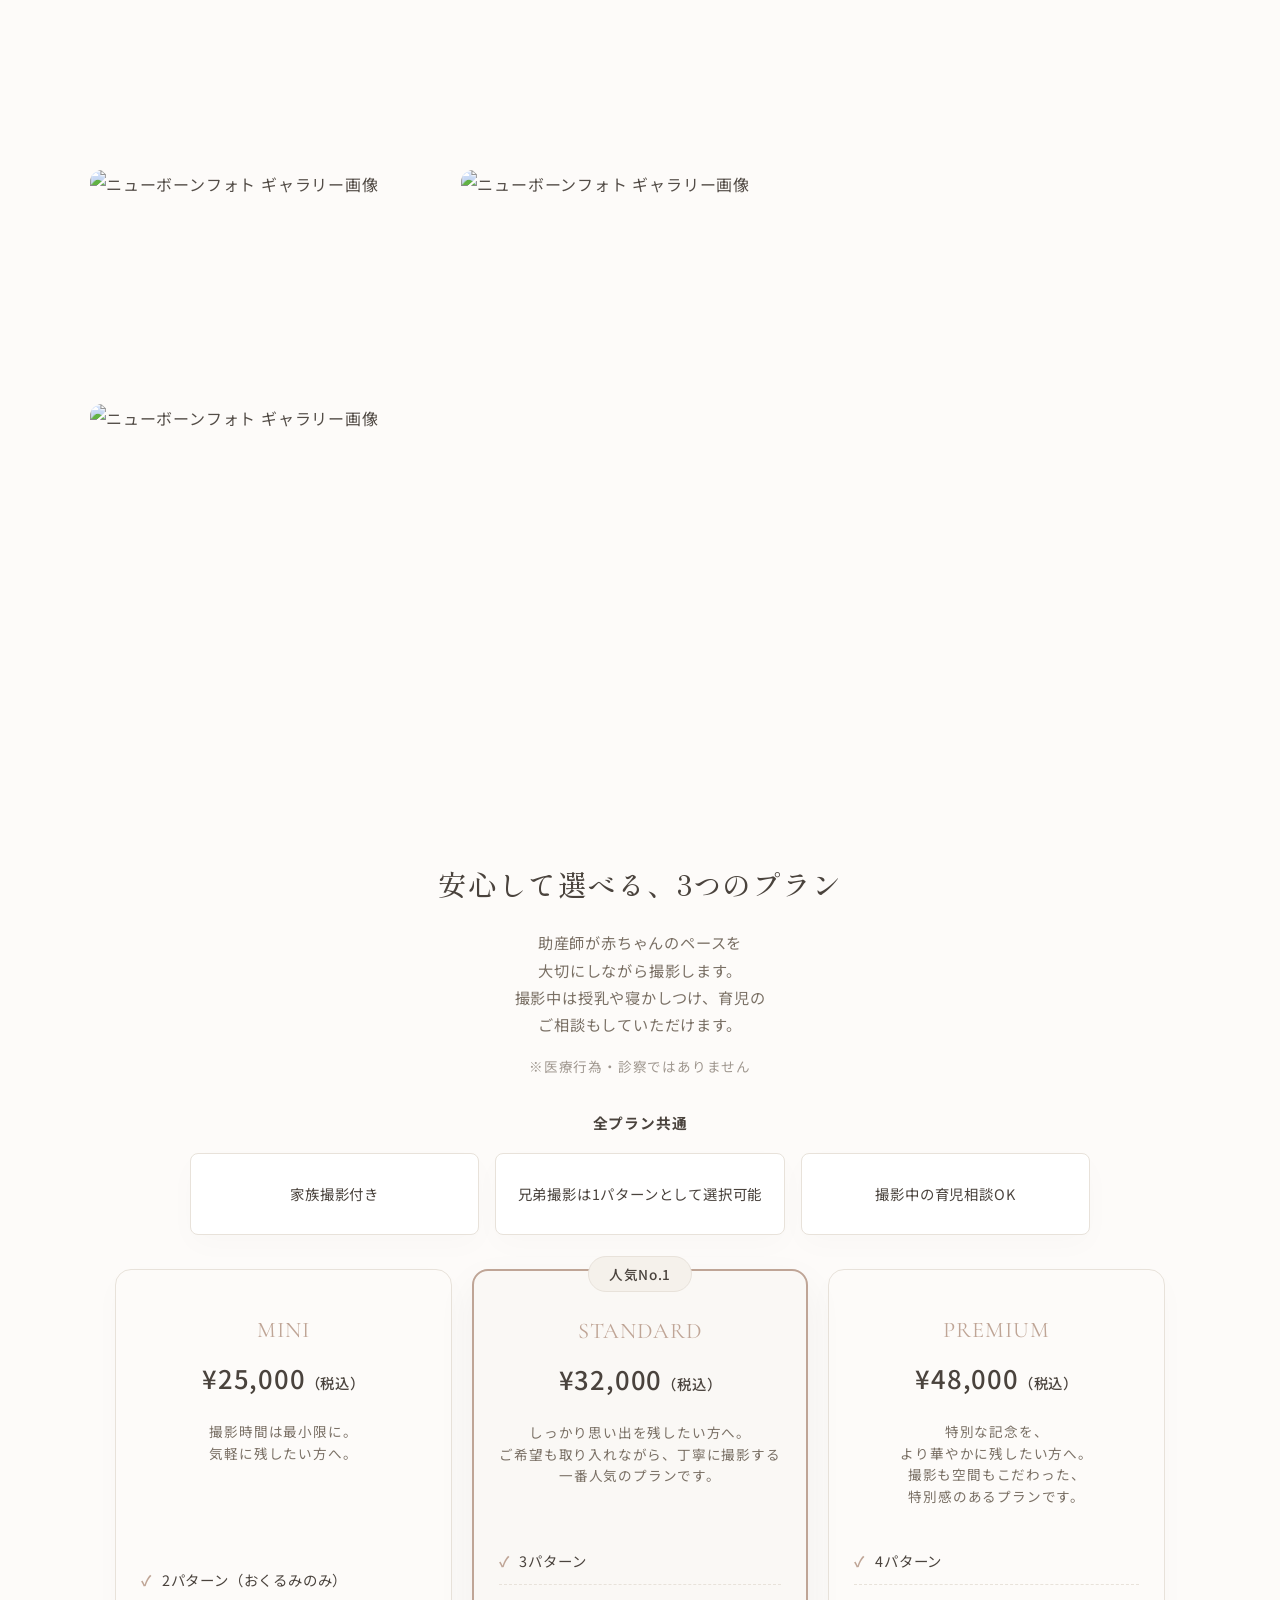
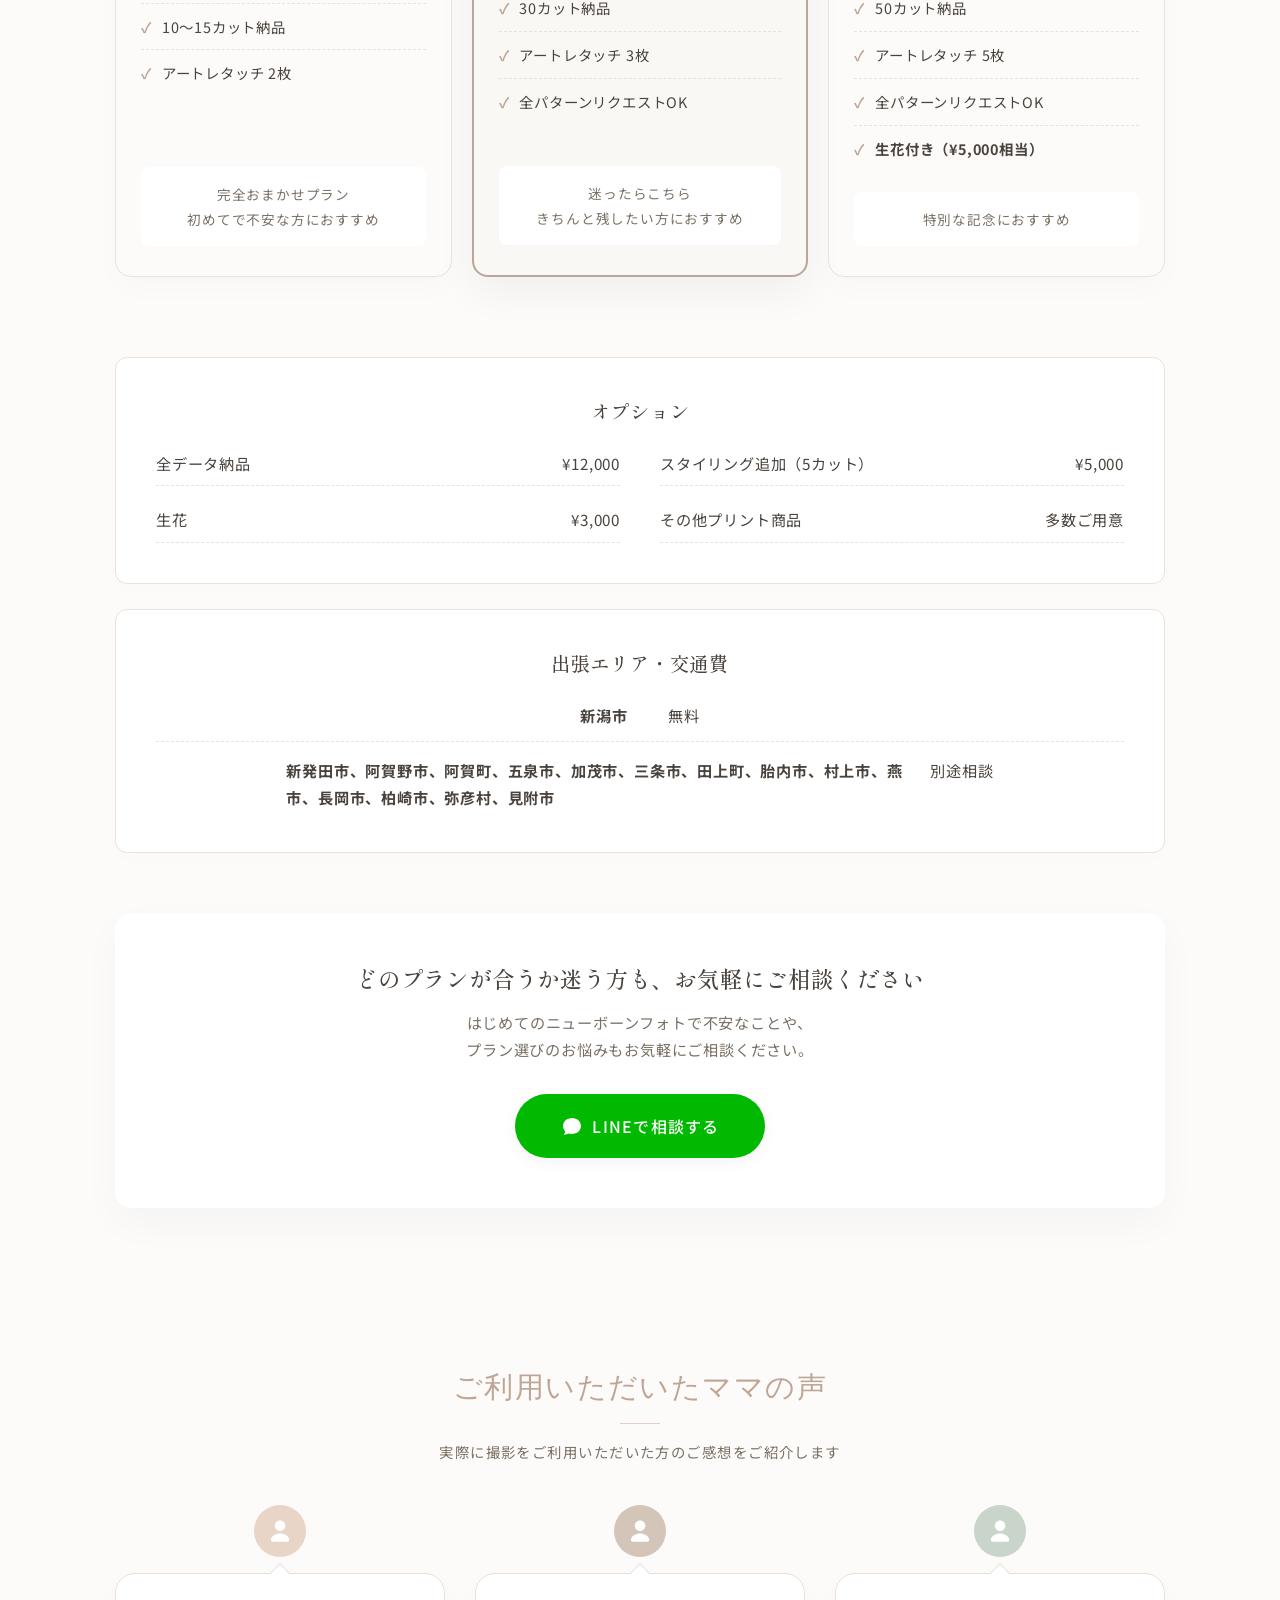
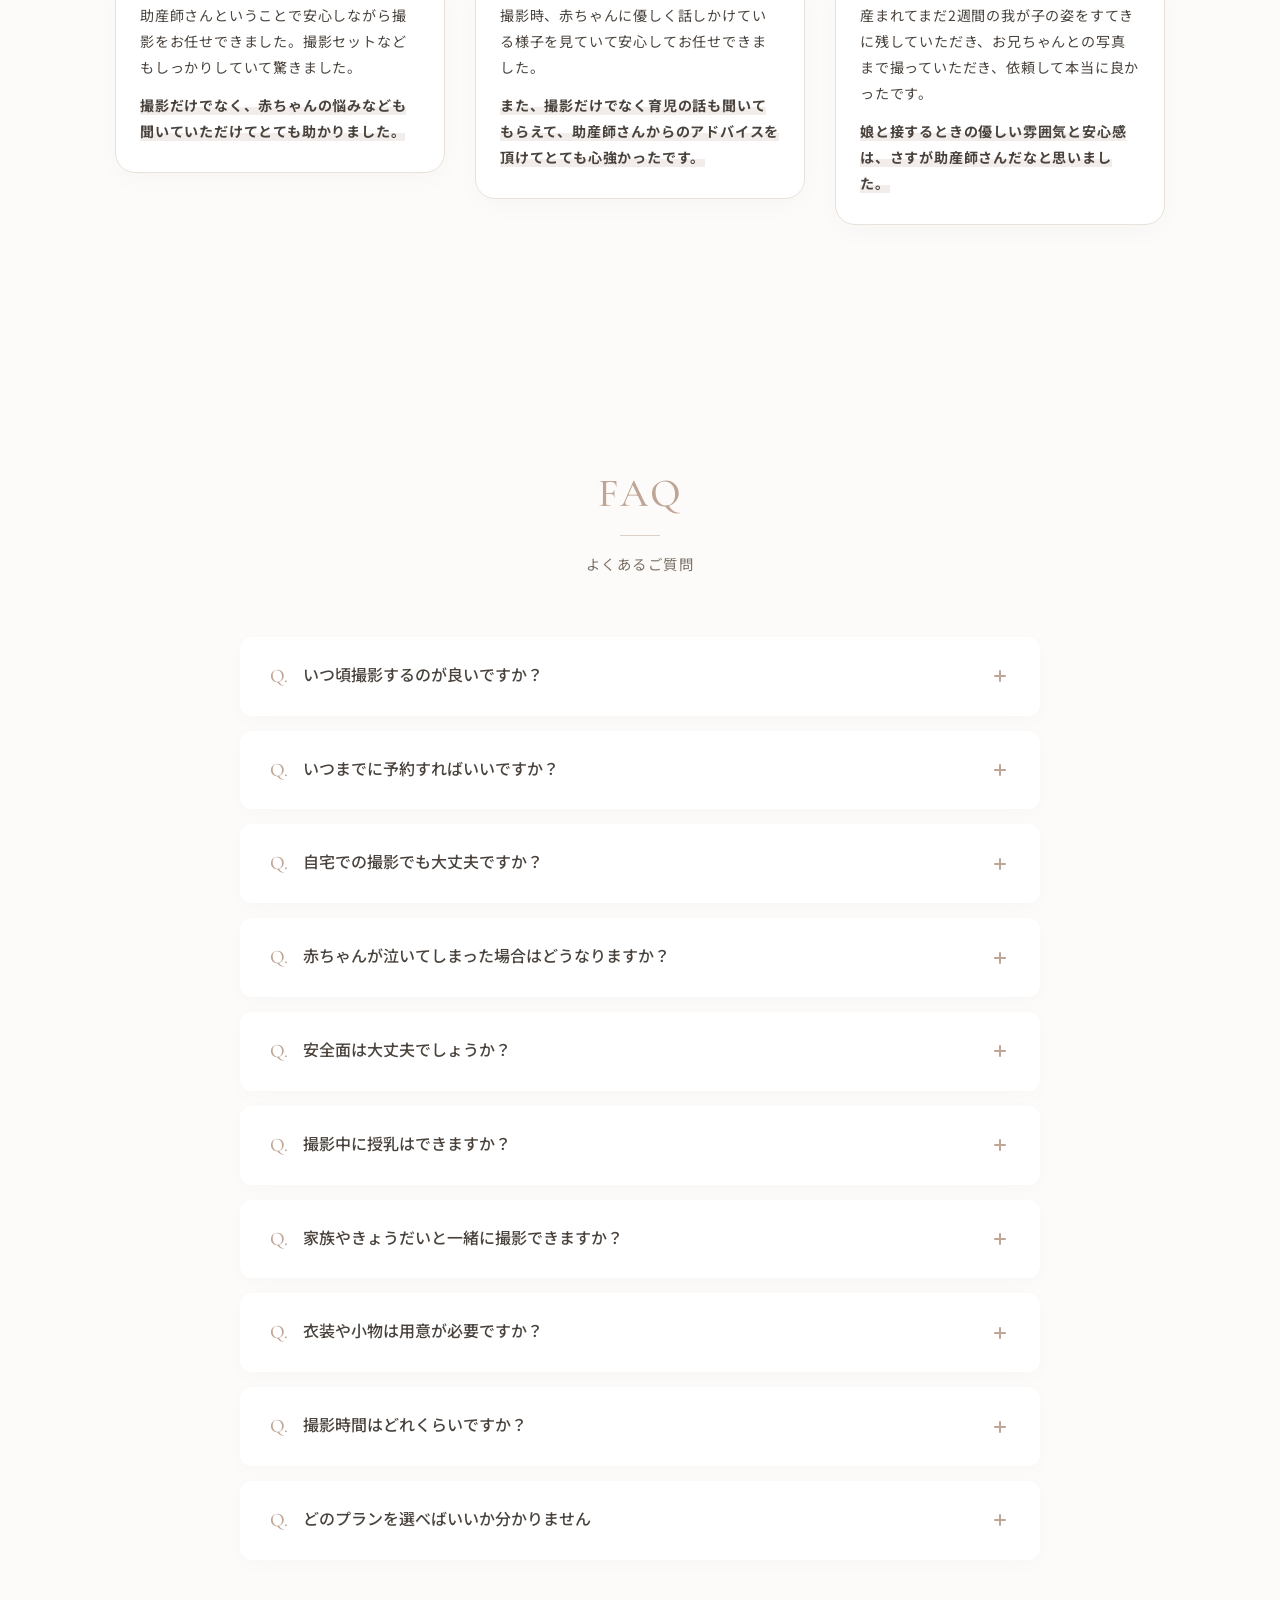
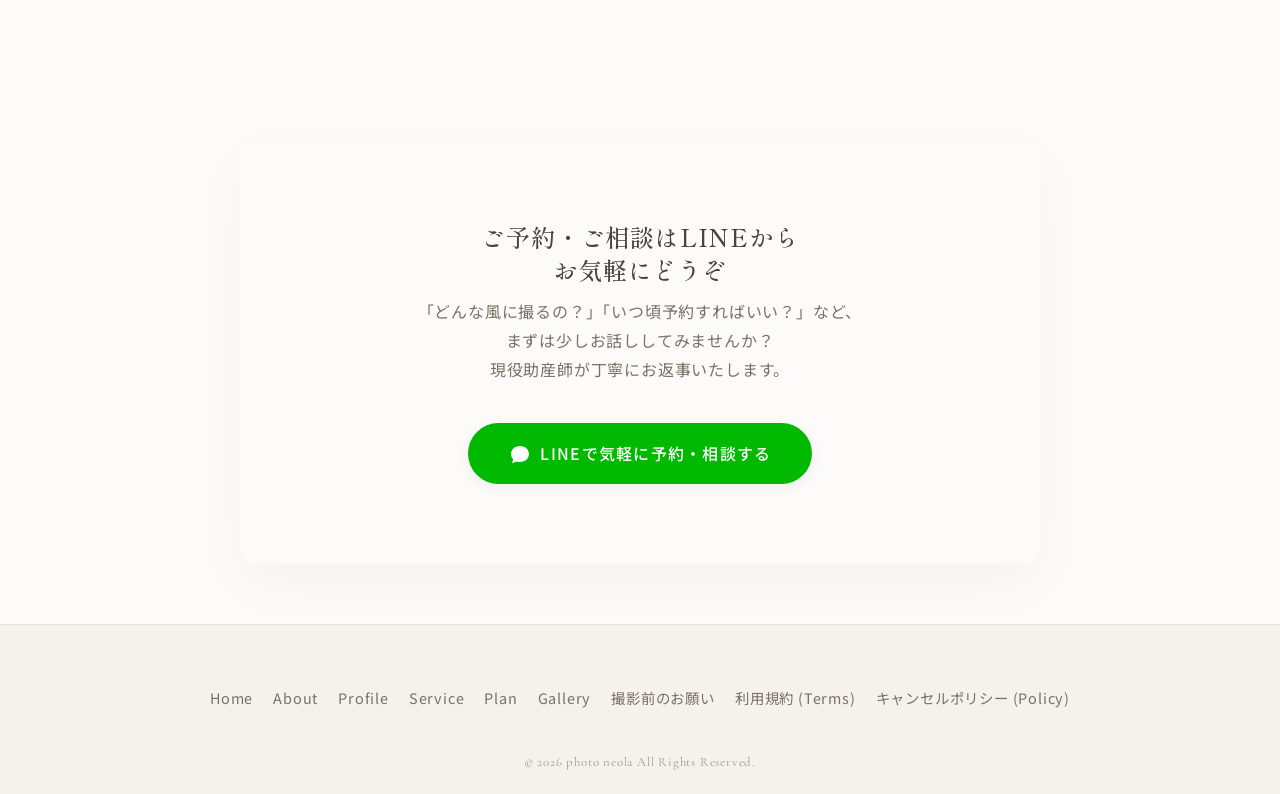
==== commit efcf0e77: "Update voice avatars" ====
--- a/index.html
+++ b/index.html
@@ -353,7 +353,11 @@
         <div class="voice-grid">
             <div class="voice-card fade-in">
                 <div class="voice-avatar">
-                    <div class="avatar-initial" style="background-color: #E8D5C8;">A</div>
+                    <div class="avatar-silhouette" style="background-color: #E8D5C8;" aria-hidden="true">
+                        <svg class="avatar-icon" viewBox="0 0 24 24" fill="currentColor">
+                            <path d="M12 12c2.3 0 4.2-1.9 4.2-4.2S14.3 3.6 12 3.6 7.8 5.5 7.8 7.8 9.7 12 12 12zm0 2c-3.7 0-6.8 2-7.3 4.9-.1.7.4 1.5 1.2 1.5h12.2c.8 0 1.3-.7 1.2-1.5-.5-2.9-3.6-4.9-7.3-4.9z"/>
+                        </svg>
+                    </div>
                 </div>
                 <div class="voice-bubble">
                     <p>助産師さんということで安心しながら撮影をお任せできました。撮影セットなどもしっかりしていて驚きました。</p>
@@ -363,7 +367,11 @@
 
             <div class="voice-card fade-in" style="transition-delay: 0.2s;">
                 <div class="voice-avatar">
-                    <div class="avatar-initial" style="background-color: #D4C5B9;">S</div>
+                    <div class="avatar-silhouette" style="background-color: #D4C5B9;" aria-hidden="true">
+                        <svg class="avatar-icon" viewBox="0 0 24 24" fill="currentColor">
+                            <path d="M12 12c2.3 0 4.2-1.9 4.2-4.2S14.3 3.6 12 3.6 7.8 5.5 7.8 7.8 9.7 12 12 12zm0 2c-3.7 0-6.8 2-7.3 4.9-.1.7.4 1.5 1.2 1.5h12.2c.8 0 1.3-.7 1.2-1.5-.5-2.9-3.6-4.9-7.3-4.9z"/>
+                        </svg>
+                    </div>
                 </div>
                 <div class="voice-bubble">
                     <p>撮影時、赤ちゃんに優しく話しかけている様子を見ていて安心してお任せできました。</p>
@@ -373,7 +381,11 @@
 
             <div class="voice-card fade-in" style="transition-delay: 0.4s;">
                 <div class="voice-avatar">
-                    <div class="avatar-initial" style="background-color: #C9D5CA;">M</div>
+                    <div class="avatar-silhouette" style="background-color: #C9D5CA;" aria-hidden="true">
+                        <svg class="avatar-icon" viewBox="0 0 24 24" fill="currentColor">
+                            <path d="M12 12c2.3 0 4.2-1.9 4.2-4.2S14.3 3.6 12 3.6 7.8 5.5 7.8 7.8 9.7 12 12 12zm0 2c-3.7 0-6.8 2-7.3 4.9-.1.7.4 1.5 1.2 1.5h12.2c.8 0 1.3-.7 1.2-1.5-.5-2.9-3.6-4.9-7.3-4.9z"/>
+                        </svg>
+                    </div>
                 </div>
                 <div class="voice-bubble">
                     <p>産まれてまだ2週間の我が子の姿をすてきに残していただき、お兄ちゃんとの写真まで撮っていただき、依頼して本当に良かったです。</p>
--- a/css/style.css
+++ b/css/style.css
@@ -810,18 +810,18 @@
   margin-bottom: 16px;
   flex-shrink: 0;
 }
-.avatar-initial {
+.avatar-silhouette {
   width: 100%;
   height: 100%;
   border-radius: 50%;
   display: flex;
   align-items: center;
   justify-content: center;
-  font-family: var(--font-eng);
-  font-size: 1.1rem;
-  font-weight: 500;
   color: #fff;
-  letter-spacing: 0;
+}
+.avatar-icon {
+  width: 58%;
+  height: 58%;
 }
 .avatar-svg,
 .avatar-img {
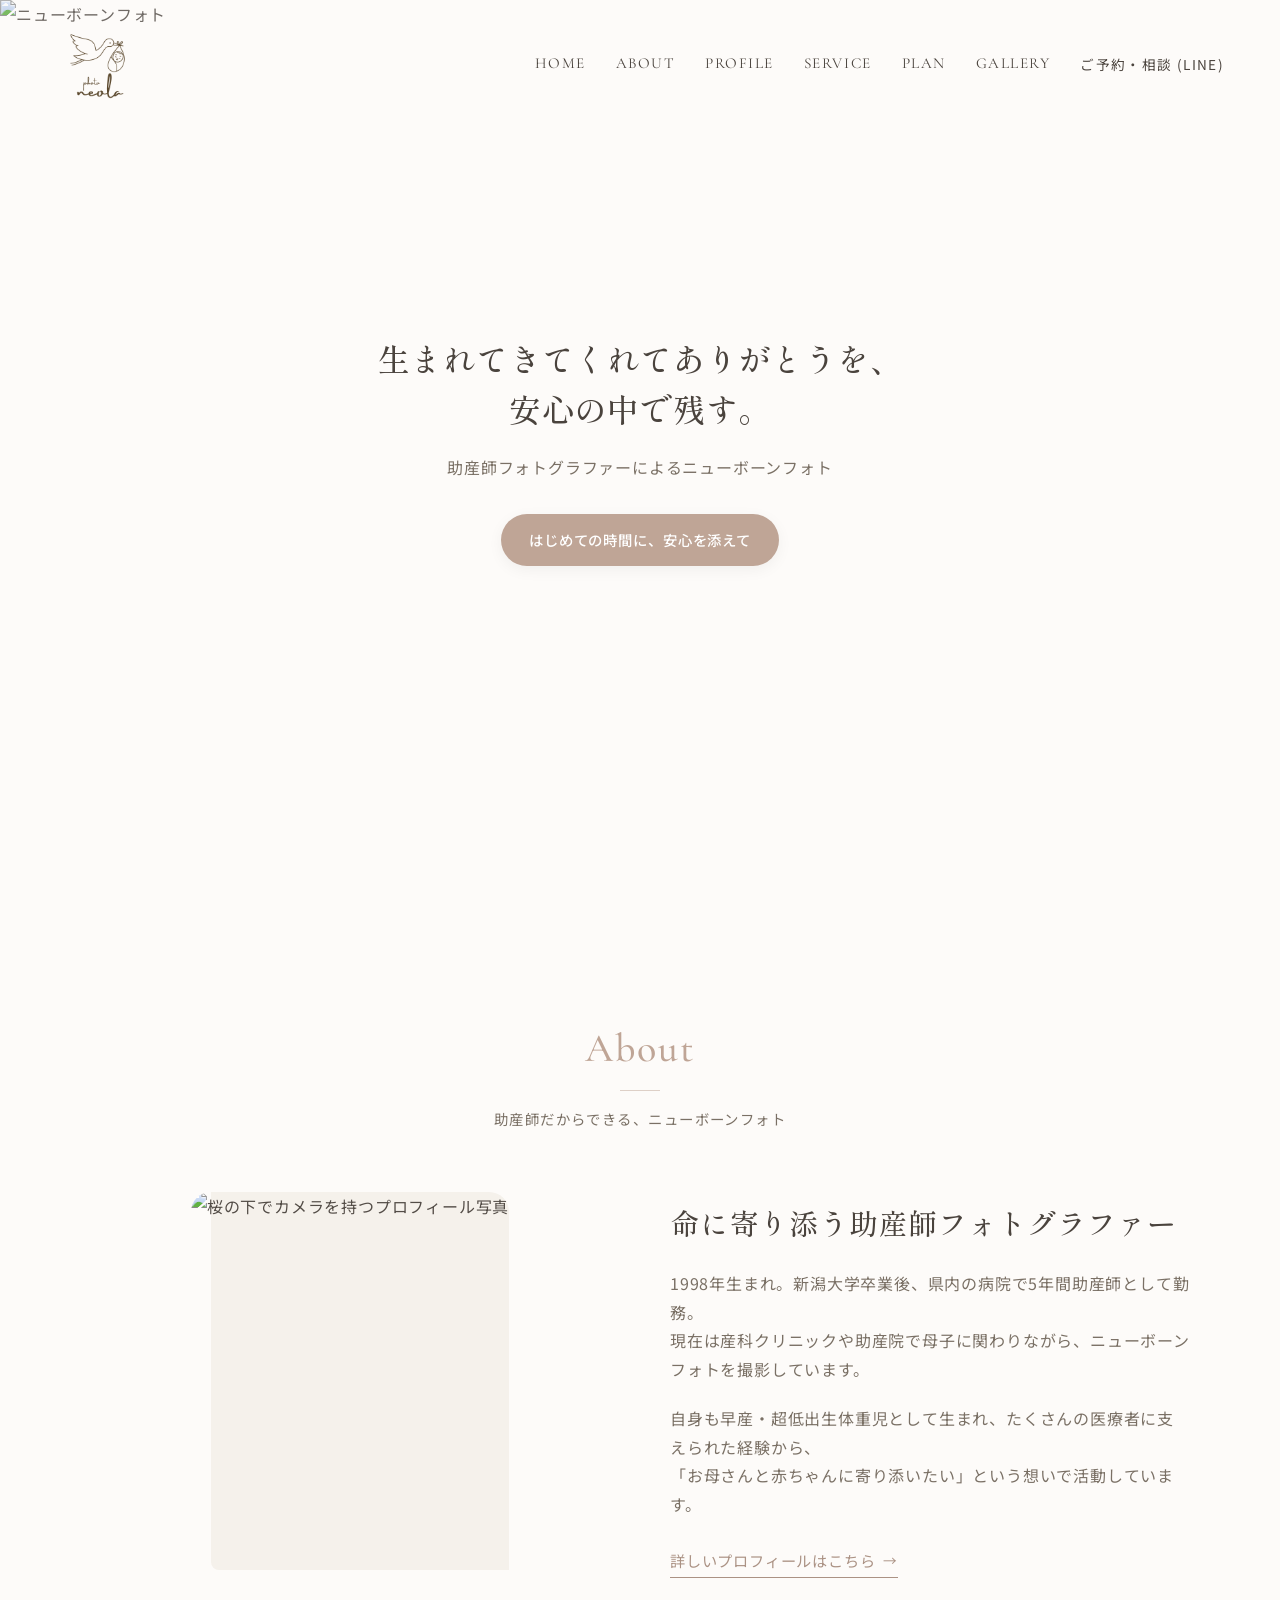
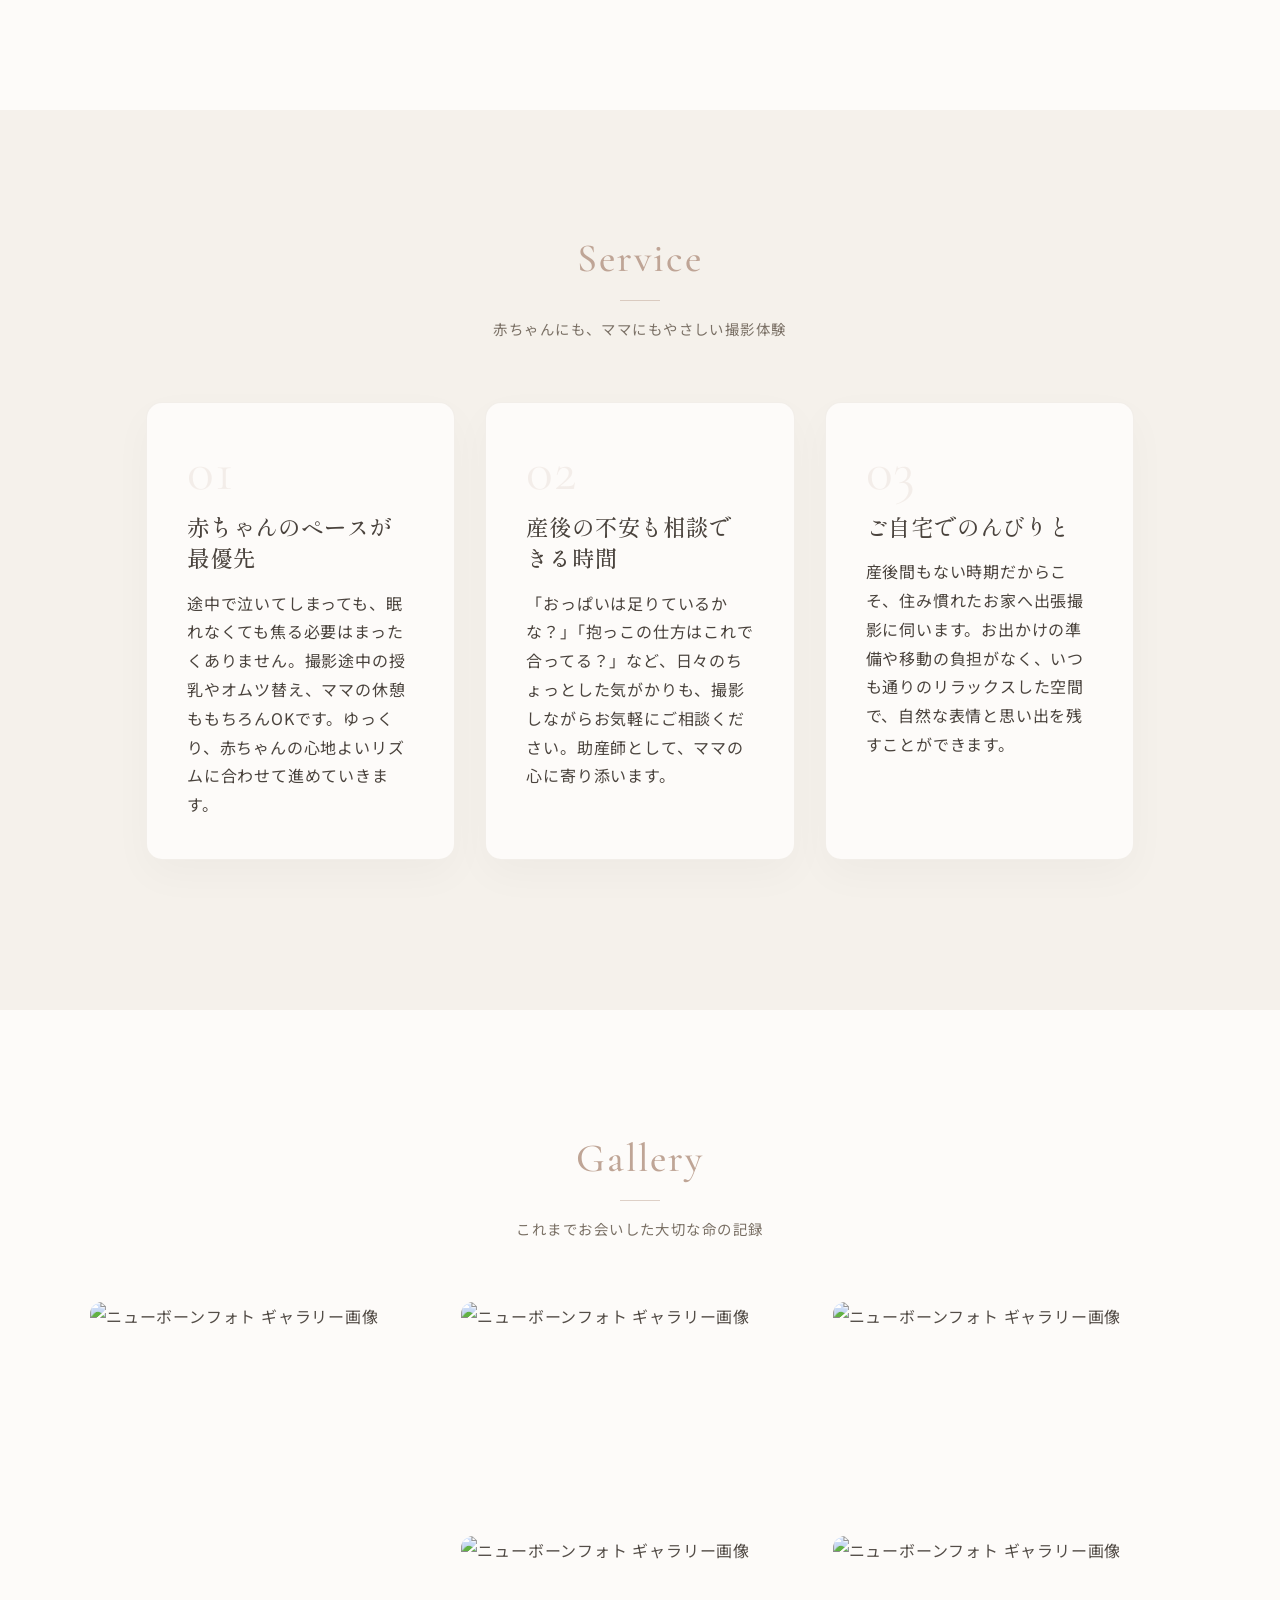
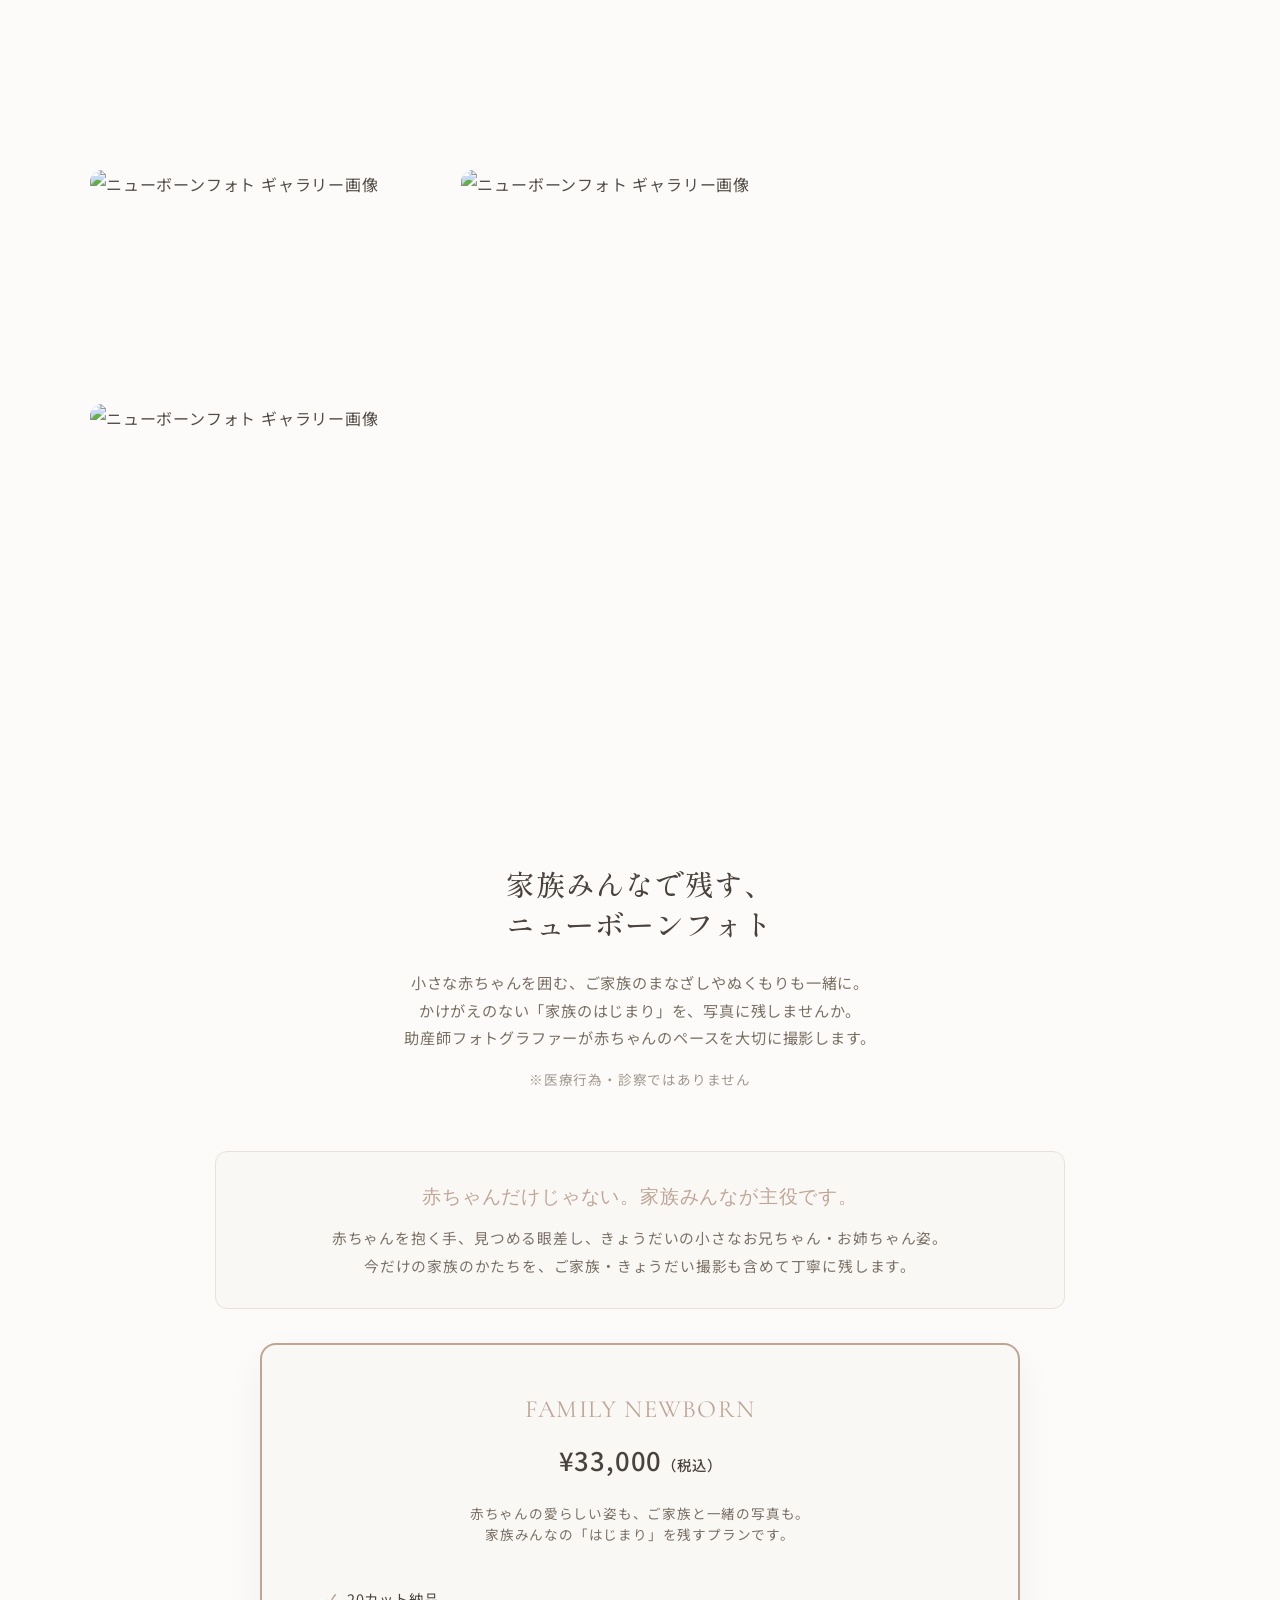
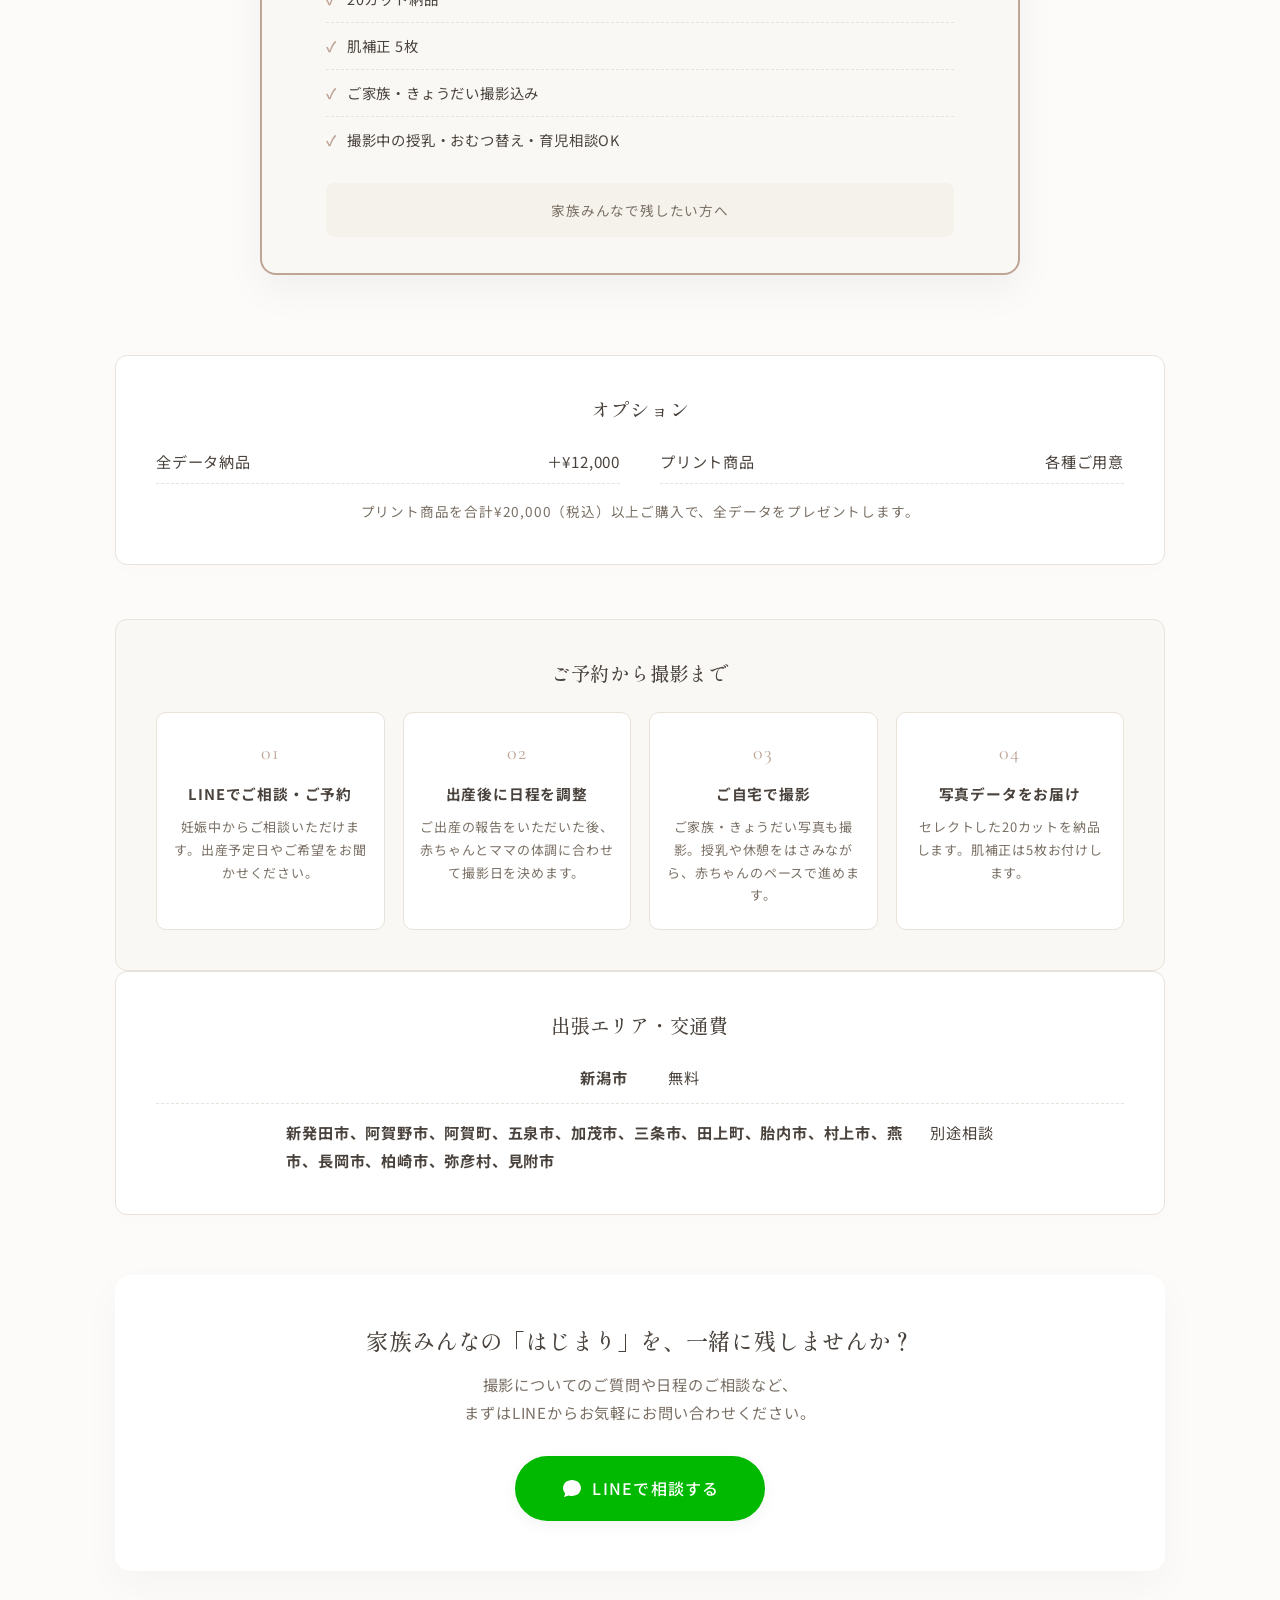
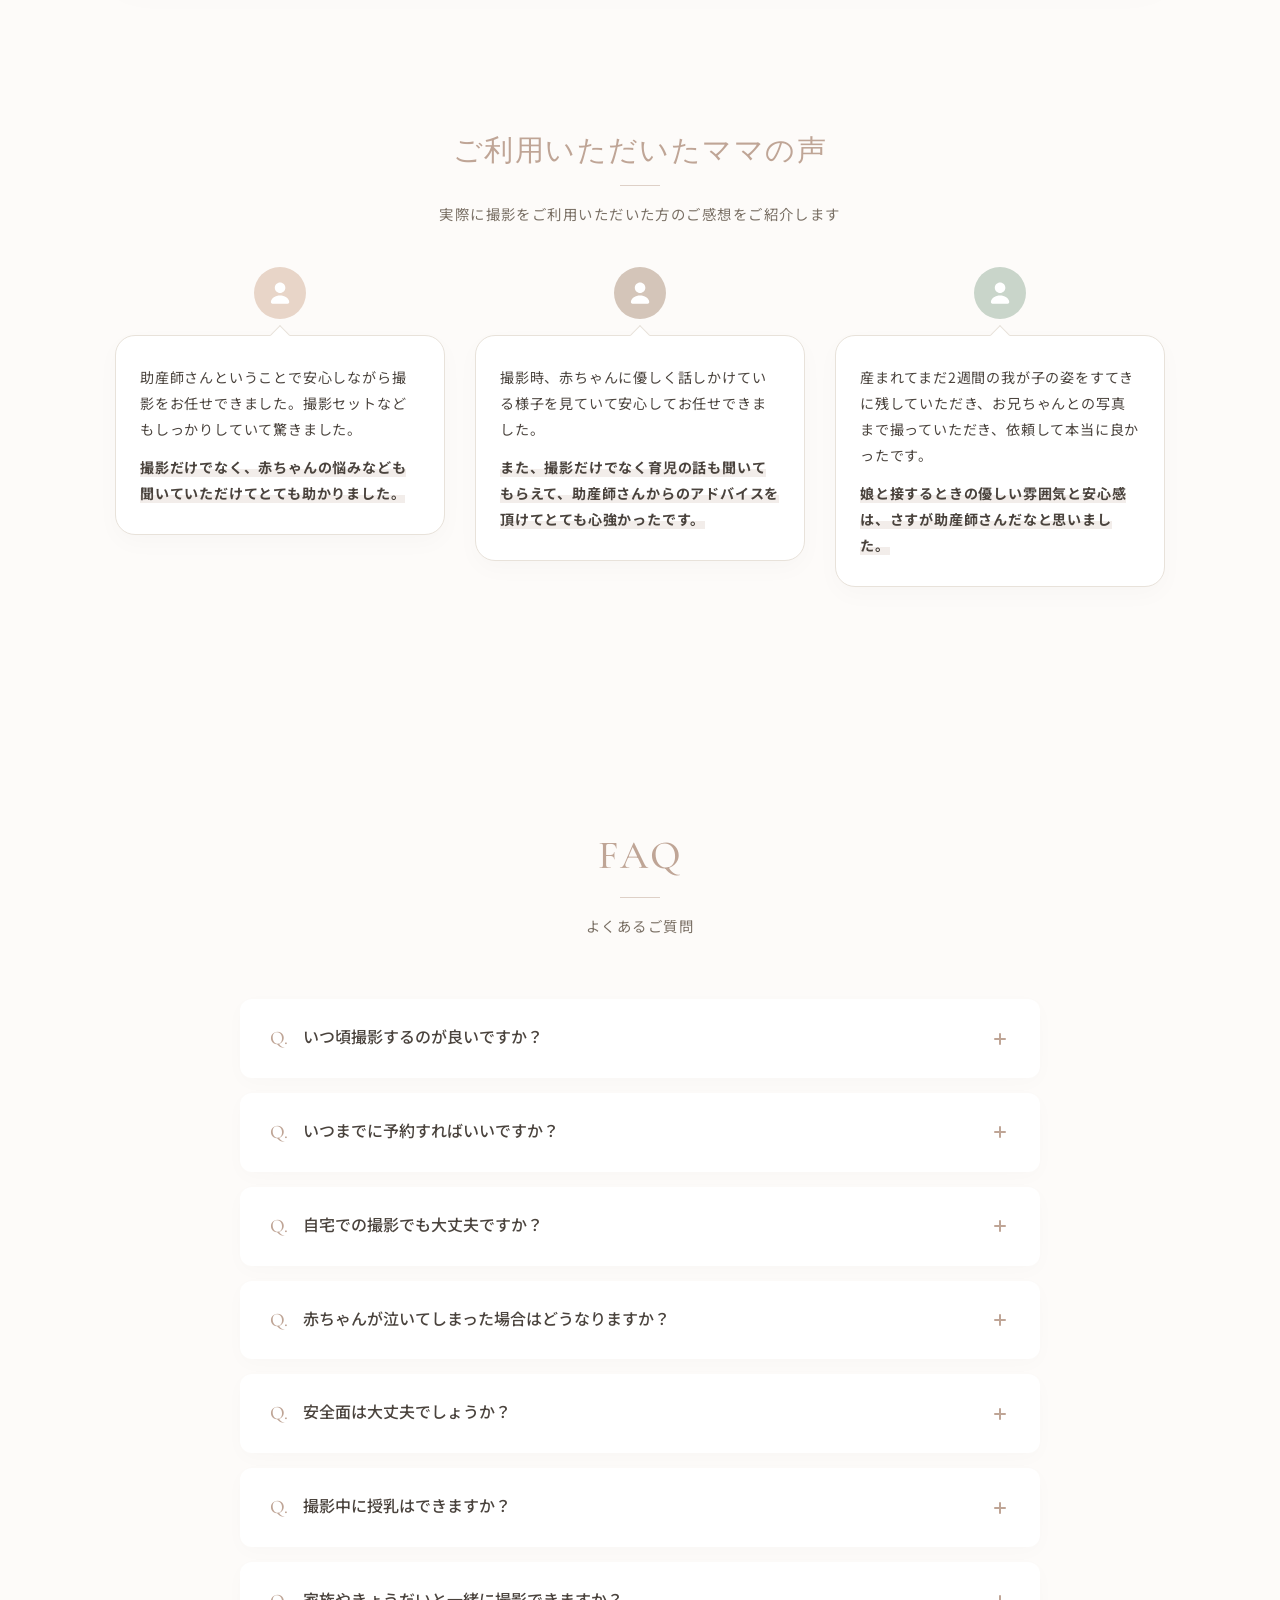
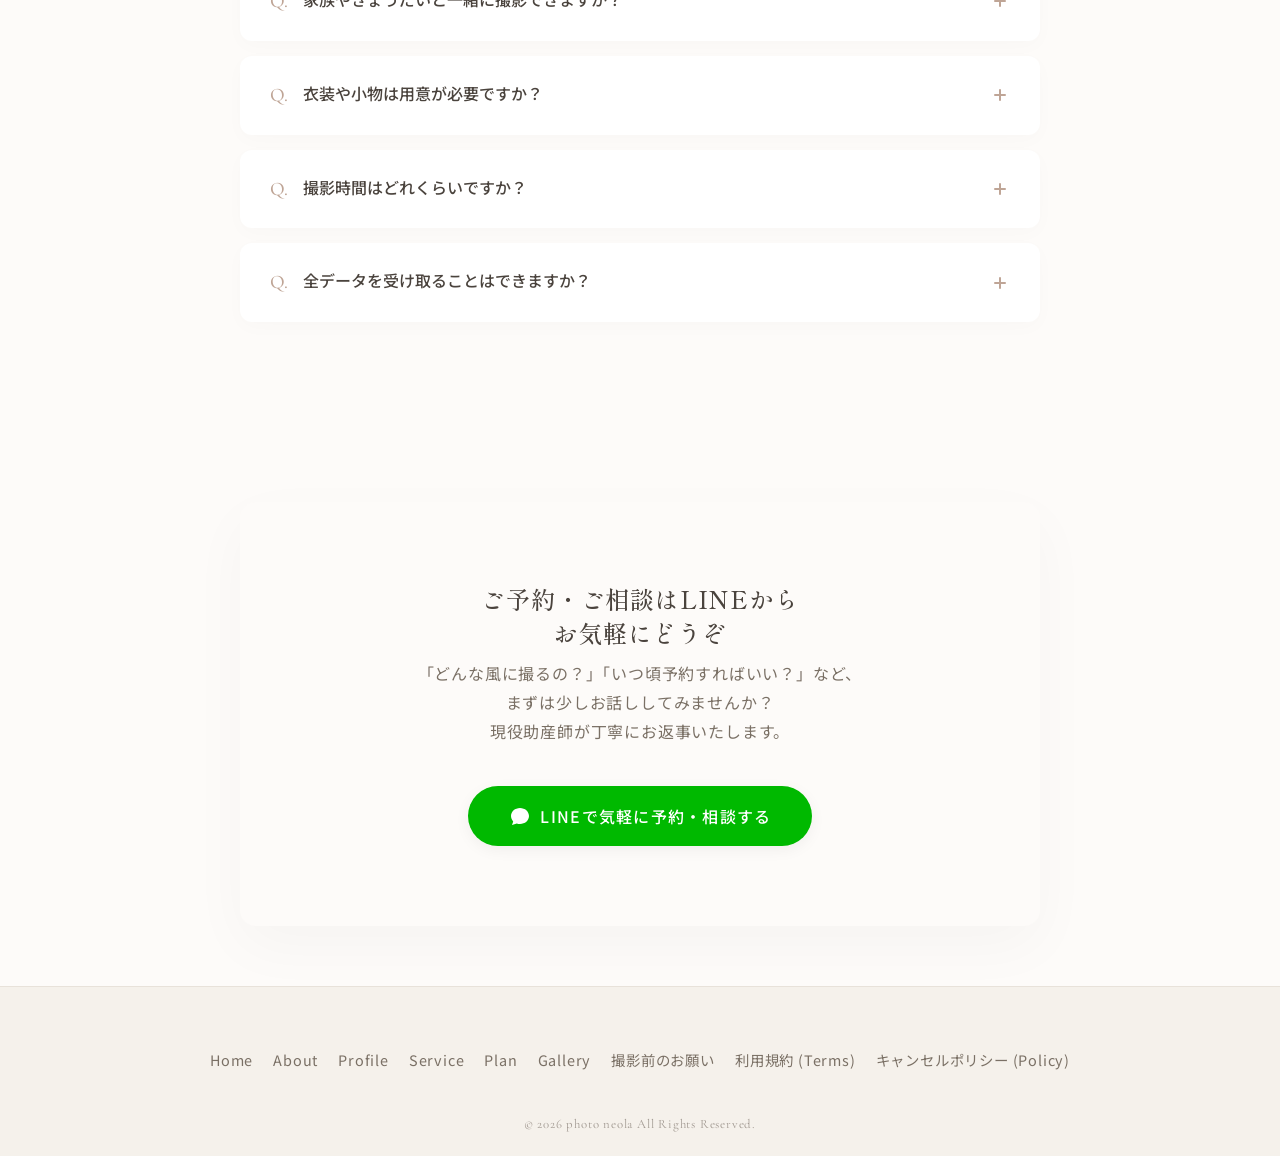
==== commit 842d6db0: "Update family newborn plan" ====
--- a/index.html
+++ b/index.html
@@ -240,68 +240,29 @@
     <!-- Plan Section -->
     <section id="plan" class="section container fade-in" style="max-width: 1050px;">
         <div class="plan-intro fade-in">
-            <h2 class="plan-main-title">安心して選べる、3つのプラン</h2>
-            <p>助産師が赤ちゃんのペースを<br>大切にしながら撮影します。<br>撮影中は授乳や寝かしつけ、育児の<br>ご相談もしていただけます。</p>
+            <h2 class="plan-main-title">家族みんなで残す、<br>ニューボーンフォト</h2>
+            <p>小さな赤ちゃんを囲む、ご家族のまなざしやぬくもりも一緒に。<br>かけがえのない「家族のはじまり」を、写真に残しませんか。<br>助産師フォトグラファーが赤ちゃんのペースを大切に撮影します。</p>
             <span class="plan-note">※医療行為・診察ではありません</span>
         </div>
-        <p class="plan-swipe-hint">左右にスワイプして各プランをご覧いただけます</p>
-
-        <div class="plan-common fade-in">
-            <p class="plan-common-title">全プラン共通</p>
-            <ul class="plan-common-list">
-                <li>家族撮影付き</li>
-                <li>兄弟撮影は1パターンとして選択可能</li>
-                <li>撮影中の育児相談OK</li>
-            </ul>
+
+        <div class="family-message fade-in">
+            <p class="family-message-title">赤ちゃんだけじゃない。家族みんなが主役です。</p>
+            <p>赤ちゃんを抱く手、見つめる眼差し、きょうだいの小さなお兄ちゃん・お姉ちゃん姿。<br class="desktop-only">今だけの家族のかたちを、ご家族・きょうだい撮影も含めて丁寧に残します。</p>
         </div>
         
         <div class="pricing-grid">
-            <!-- MINI -->
-            <div class="pricing-card mini fade-in">
-                <div class="pricing-name">MINI</div>
-                <div class="pricing-price">¥25,000<span style="font-size: 0.9rem;">（税込）</span></div>
-                <div class="pricing-desc">撮影時間は最小限に。<br>気軽に残したい方へ。</div>
+            <div class="pricing-card family-plan fade-in">
+                <div class="pricing-name">FAMILY NEWBORN</div>
+                <div class="pricing-price">¥33,000<span style="font-size: 0.9rem;">（税込）</span></div>
+                <div class="pricing-desc">赤ちゃんの愛らしい姿も、ご家族と一緒の写真も。<br>家族みんなの「はじまり」を残すプランです。</div>
                 <ul class="pricing-features">
-                    <li>2パターン（おくるみのみ）</li>
-                    <li>10〜15カット納品</li>
-                    <li>アートレタッチ 2枚</li>
+                    <li>20カット納品</li>
+                    <li>肌補正 5枚</li>
+                    <li>ご家族・きょうだい撮影込み</li>
+                    <li>撮影中の授乳・おむつ替え・育児相談OK</li>
                 </ul>
                 <div class="pricing-target">
-                    完全おまかせプラン<br>初めてで不安な方におすすめ
-                </div>
-            </div>
-
-            <!-- STANDARD -->
-            <div class="pricing-card standard fade-in" style="transition-delay: 0.2s;">
-                <div class="pricing-badge">人気No.1</div>
-                <div class="pricing-name">STANDARD</div>
-                <div class="pricing-price">¥32,000<span style="font-size: 0.9rem;">（税込）</span></div>
-                <div class="pricing-desc">しっかり思い出を残したい方へ。<br>ご希望も取り入れながら、丁寧に撮影する一番人気のプランです。</div>
-                <ul class="pricing-features">
-                    <li>3パターン</li>
-                    <li>30カット納品</li>
-                    <li>アートレタッチ 3枚</li>
-                    <li>全パターンリクエストOK</li>
-                </ul>
-                <div class="pricing-target">
-                    迷ったらこちら<br>きちんと残したい方におすすめ
-                </div>
-            </div>
-
-            <!-- PREMIUM -->
-            <div class="pricing-card premium fade-in" style="transition-delay: 0.4s;">
-                <div class="pricing-name">PREMIUM</div>
-                <div class="pricing-price">¥48,000<span style="font-size: 0.9rem;">（税込）</span></div>
-                <div class="pricing-desc"><span style="display:inline-block;">特別な記念を、</span><span style="display:inline-block;">より華やかに残したい方へ。</span><br><span style="display:inline-block;">撮影も空間もこだわった、</span><span style="display:inline-block;">特別感のあるプランです。</span></div>
-                <ul class="pricing-features">
-                    <li>4パターン</li>
-                    <li>50カット納品</li>
-                    <li>アートレタッチ 5枚</li>
-                    <li>全パターンリクエストOK</li>
-                    <li class="feature-strong">生花付き（¥5,000相当）</li>
-                </ul>
-                <div class="pricing-target">
-                    特別な記念におすすめ
+                    家族みんなで残したい方へ
                 </div>
             </div>
         </div>
@@ -309,11 +270,20 @@
         <div class="options-section fade-in">
             <h3 class="options-title">オプション</h3>
             <div class="options-grid">
-                <div class="option-item"><span>全データ納品</span><span>¥12,000</span></div>
-                <div class="option-item"><span>スタイリング追加（5カット）</span><span>¥5,000</span></div>
-                <div class="option-item"><span>生花</span><span>¥3,000</span></div>
-                <div class="option-item"><span>その他プリント商品</span><span>多数ご用意</span></div>
-            </div>
+                <div class="option-item"><span>全データ納品</span><span>＋¥12,000</span></div>
+                <div class="option-item"><span>プリント商品</span><span>各種ご用意</span></div>
+            </div>
+            <p class="option-note">プリント商品を合計¥20,000（税込）以上ご購入で、全データをプレゼントします。</p>
+        </div>
+
+        <div class="booking-flow fade-in">
+            <h3 class="options-title">ご予約から撮影まで</h3>
+            <ol class="booking-steps">
+                <li><span class="booking-step-number">01</span><span class="booking-step-title">LINEでご相談・ご予約</span><span class="booking-step-desc">妊娠中からご相談いただけます。出産予定日やご希望をお聞かせください。</span></li>
+                <li><span class="booking-step-number">02</span><span class="booking-step-title">出産後に日程を調整</span><span class="booking-step-desc">ご出産の報告をいただいた後、赤ちゃんとママの体調に合わせて撮影日を決めます。</span></li>
+                <li><span class="booking-step-number">03</span><span class="booking-step-title">ご自宅で撮影</span><span class="booking-step-desc">ご家族・きょうだい写真も撮影。授乳や休憩をはさみながら、赤ちゃんのペースで進めます。</span></li>
+                <li><span class="booking-step-number">04</span><span class="booking-step-title">写真データをお届け</span><span class="booking-step-desc">セレクトした20カットを納品します。肌補正は5枚お付けします。</span></li>
+            </ol>
         </div>
 
         <div class="transportation-section fade-in">
@@ -329,8 +299,8 @@
         </div>
 
         <div class="plan-cta-section fade-in">
-            <h3 class="plan-cta-title">どのプランが合うか迷う方も、お気軽にご相談ください</h3>
-            <p class="plan-cta-desc"><span class="plan-cta-line">はじめてのニューボーンフォトで不安なことや、</span><br><span class="plan-cta-line">プラン選びのお悩みもお気軽にご相談ください。</span></p>
+            <h3 class="plan-cta-title">家族みんなの「はじまり」を、一緒に残しませんか？</h3>
+            <p class="plan-cta-desc"><span class="plan-cta-line">撮影についてのご質問や日程のご相談など、</span><br><span class="plan-cta-line">まずはLINEからお気軽にお問い合わせください。</span></p>
             <div class="plan-cta-buttons">
                 <a href="https://lin.ee/QKkBkBY" class="btn btn-line btn-large" target="_blank" rel="noopener noreferrer">
                     <svg class="btn-icon" viewBox="0 0 24 24" fill="currentColor" aria-hidden="true">
@@ -488,7 +458,7 @@
                 <div class="accordion-content">
                     <div class="accordion-inner">
                         <span class="accordion-a">A.</span>
-                        <div class="accordion-text">はい、全プラン家族撮影付きです。ごきょうだいとの撮影は、1パターンとして選択できます。<br>ご希望がありましたら事前にお知らせください。</div>
+                        <div class="accordion-text">はい。FAMILY NEWBORNプランには、ご家族・きょうだいとの撮影が含まれています。ご家族みんなで迎える新しい日々を、赤ちゃんと一緒に写真に残します。</div>
                     </div>
                 </div>
             </div>
@@ -521,13 +491,13 @@
 
             <div class="accordion-item">
                 <button class="accordion-header">
-                    <span><span class="accordion-q">Q.</span> どのプランを選べばいいか分かりません</span>
-                    <i class="accordion-icon"></i>
-                </button>
-                <div class="accordion-content">
-                    <div class="accordion-inner">
-                        <span class="accordion-a">A.</span>
-                        <div class="accordion-text">ご希望やご不安に合わせて、最適な撮影内容をご提案いたします。<br>「どれを選べばいいか分からない」という方も、お気軽にご相談ください。</div>
+                    <span><span class="accordion-q">Q.</span> 全データを受け取ることはできますか？</span>
+                    <i class="accordion-icon"></i>
+                </button>
+                <div class="accordion-content">
+                    <div class="accordion-inner">
+                        <span class="accordion-a">A.</span>
+                        <div class="accordion-text">全データ納品は＋¥12,000（税込）で承ります。また、プリント商品を合計¥20,000（税込）以上ご購入の場合は、全データをプレゼントいたします。</div>
                     </div>
                 </div>
             </div>
@@ -627,7 +597,7 @@
           "name": "家族やきょうだいと一緒に撮影できますか？",
           "acceptedAnswer": {
             "@type": "Answer",
-            "text": "はい、全プラン家族撮影付きです。ごきょうだいとの撮影は、1パターンとして選択できます。ご希望がありましたら事前にお知らせください。"
+            "text": "はい。FAMILY NEWBORNプランには、ご家族・きょうだいとの撮影が含まれています。ご家族みんなで迎える新しい日々を、赤ちゃんと一緒に写真に残します。"
           }
         },
         {
@@ -648,10 +618,10 @@
         },
         {
           "@type": "Question",
-          "name": "どのプランを選べばいいか分かりません",
-          "acceptedAnswer": {
-            "@type": "Answer",
-            "text": "ご希望やご不安に合わせて、最適な撮影内容をご提案いたします。「どれを選べばいいか分からない」という方も、お気軽にご相談ください。"
+          "name": "全データを受け取ることはできますか？",
+          "acceptedAnswer": {
+            "@type": "Answer",
+            "text": "全データ納品は＋12,000円（税込）で承ります。また、プリント商品を合計20,000円（税込）以上ご購入の場合は、全データをプレゼントいたします。"
           }
         }
       ]
--- a/css/style.css
+++ b/css/style.css
@@ -314,7 +314,6 @@
 .hero-title-line,
 .hero-subtitle-line {
   display: inline-block;
-  white-space: nowrap;
 }
 
 .hero-subtitle {
@@ -520,7 +519,6 @@
   margin-bottom: 25px;
   color: var(--color-text);
   font-family: var(--font-heading);
-  white-space: nowrap;
 }
 .plan-intro p {
   color: var(--color-text-light);
@@ -533,6 +531,28 @@
   margin-top: 15px;
   display: block;
 }
+.family-message {
+  max-width: 850px;
+  margin: 0 auto 34px;
+  padding: 28px 34px;
+  background: #faf8f5;
+  border: 1px solid var(--color-border);
+  border-radius: 12px;
+  text-align: center;
+}
+.family-message-title {
+  margin-bottom: 10px;
+  color: var(--color-accent);
+  font-family: var(--font-heading);
+  font-size: 1.18rem;
+}
+.family-message p:last-child {
+  margin-bottom: 0;
+  color: var(--color-text-light);
+  font-size: 0.92rem;
+  line-height: 1.9;
+}
+.desktop-only { display: initial; }
 .plan-swipe-hint,
 .swipe-hint {
   display: none;
@@ -571,7 +591,8 @@
 }
 .pricing-grid {
   display: grid;
-  grid-template-columns: repeat(3, 1fr);
+  grid-template-columns: minmax(0, 760px);
+  justify-content: center;
   gap: 20px;
   margin-bottom: 80px;
   align-items: stretch;
@@ -593,6 +614,14 @@
   box-shadow: 0 15px 40px rgba(0,0,0,0.05);
   z-index: 2;
 }
+.pricing-card.family-plan {
+  padding: 42px clamp(24px, 6vw, 64px) 36px;
+  background: #faf8f5;
+  border: 2px solid var(--color-accent);
+  box-shadow: 0 15px 40px rgba(0,0,0,0.05);
+}
+.family-plan .pricing-name { font-size: 1.55rem; }
+.family-plan .pricing-desc { min-height: 0; }
 .pricing-card.mini {
   background-color: #fdfbf9;
 }
@@ -701,6 +730,39 @@
 .options-section {
   margin-bottom: 25px; /* Reduced gap between option and transportation */
 }
+.booking-flow {
+  margin: 54px auto 0;
+  padding: 40px;
+  background: #faf8f5;
+  border: 1px solid var(--color-border);
+  border-radius: 12px;
+}
+.booking-steps {
+  display: grid;
+  grid-template-columns: repeat(4, minmax(0, 1fr));
+  gap: 18px;
+  margin: 0;
+  padding: 0;
+  list-style: none;
+}
+.booking-steps li {
+  display: flex;
+  flex-direction: column;
+  align-items: center;
+  padding: 22px 16px;
+  background: #fff;
+  border: 1px solid var(--color-border);
+  border-radius: 10px;
+  text-align: center;
+}
+.booking-step-number {
+  margin-bottom: 10px;
+  color: var(--color-accent);
+  font-family: var(--font-eng);
+  font-size: 1.25rem;
+}
+.booking-step-title { margin-bottom: 9px; font-weight: 700; font-size: 0.92rem; }
+.booking-step-desc { color: var(--color-text-light); font-size: 0.81rem; line-height: 1.75; }
 .options-title {
   text-align: center;
   font-size: 1.2rem;
@@ -1119,15 +1181,10 @@
   }
 
   .pricing-grid {
-    grid-template-columns: none;
-    grid-auto-flow: column;
-    grid-auto-columns: minmax(268px, 78vw);
+    grid-template-columns: minmax(0, 1fr);
     gap: 18px;
-    overflow-x: auto;
-    overscroll-behavior-x: contain;
-    scroll-snap-type: x proximity;
-    -webkit-overflow-scrolling: touch;
-    padding: 26px 0 10px;
+    overflow: visible;
+    padding: 0;
     margin-bottom: 56px;
   }
 
@@ -1137,15 +1194,24 @@
 
   .pricing-card {
     min-height: 100%;
-    scroll-snap-align: start;
-  }
+    scroll-snap-align: none;
+  }
+
+  .family-message { margin: 0 12px 28px; padding: 24px 18px; }
+  .family-message-title { font-size: 1.05rem; }
+  .desktop-only { display: none; }
+  .booking-flow { margin: 42px 12px 0; padding: 28px 18px; }
+  .booking-steps { grid-template-columns: 1fr; gap: 10px; }
+  .booking-steps li { display: grid; grid-template-columns: 42px 1fr; align-items: start; column-gap: 10px; padding: 16px; text-align: left; }
+  .booking-step-number { grid-row: span 2; margin: 0; }
+  .booking-step-title { margin-bottom: 5px; }
+  .booking-step-desc { grid-column: 2; }
 
   .pricing-target {
     font-size: 0.8rem;
     line-height: 1.7;
   }
 
-  .plan-swipe-hint,
   .swipe-hint {
     display: block;
     text-align: center;
@@ -1155,7 +1221,6 @@
     margin: -12px 0 14px;
   }
 
-  .plan-swipe-hint::after,
   .swipe-hint::after {
     content: '  ←→';
     letter-spacing: 0.12em;
